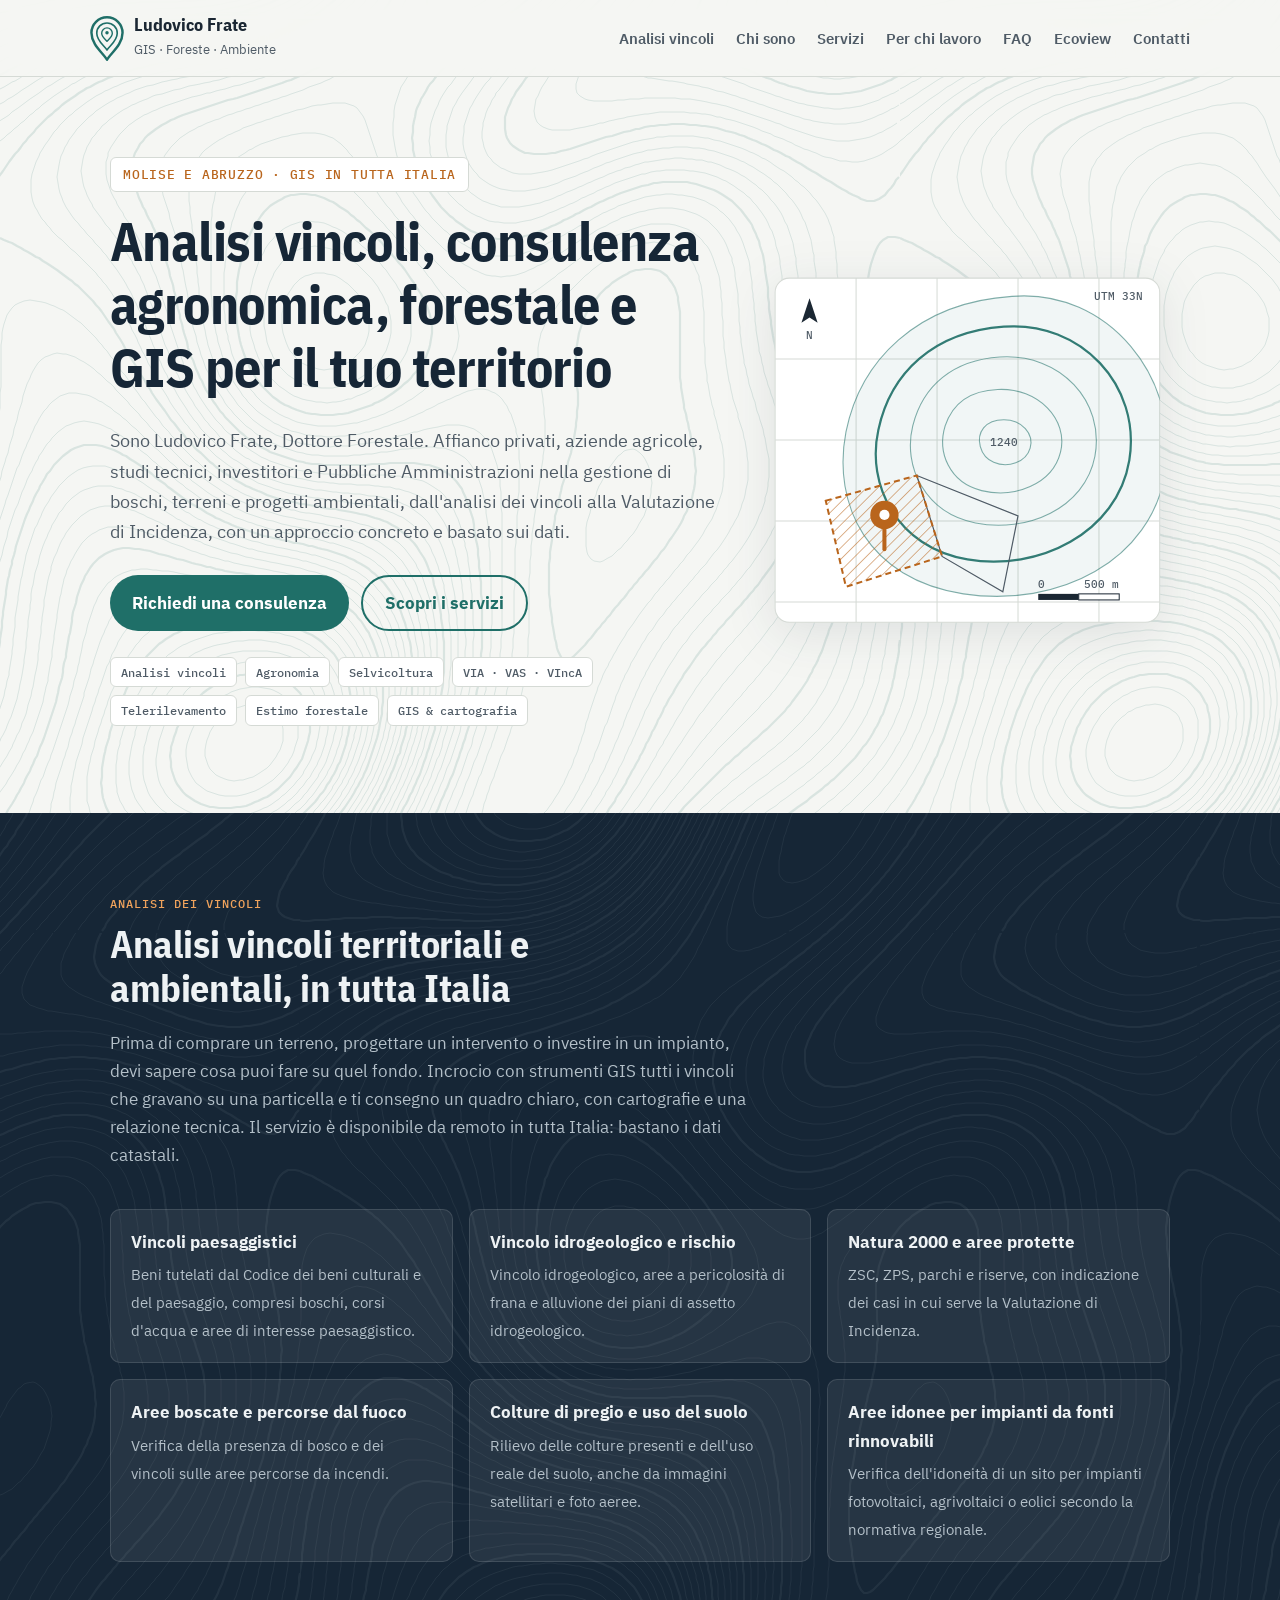
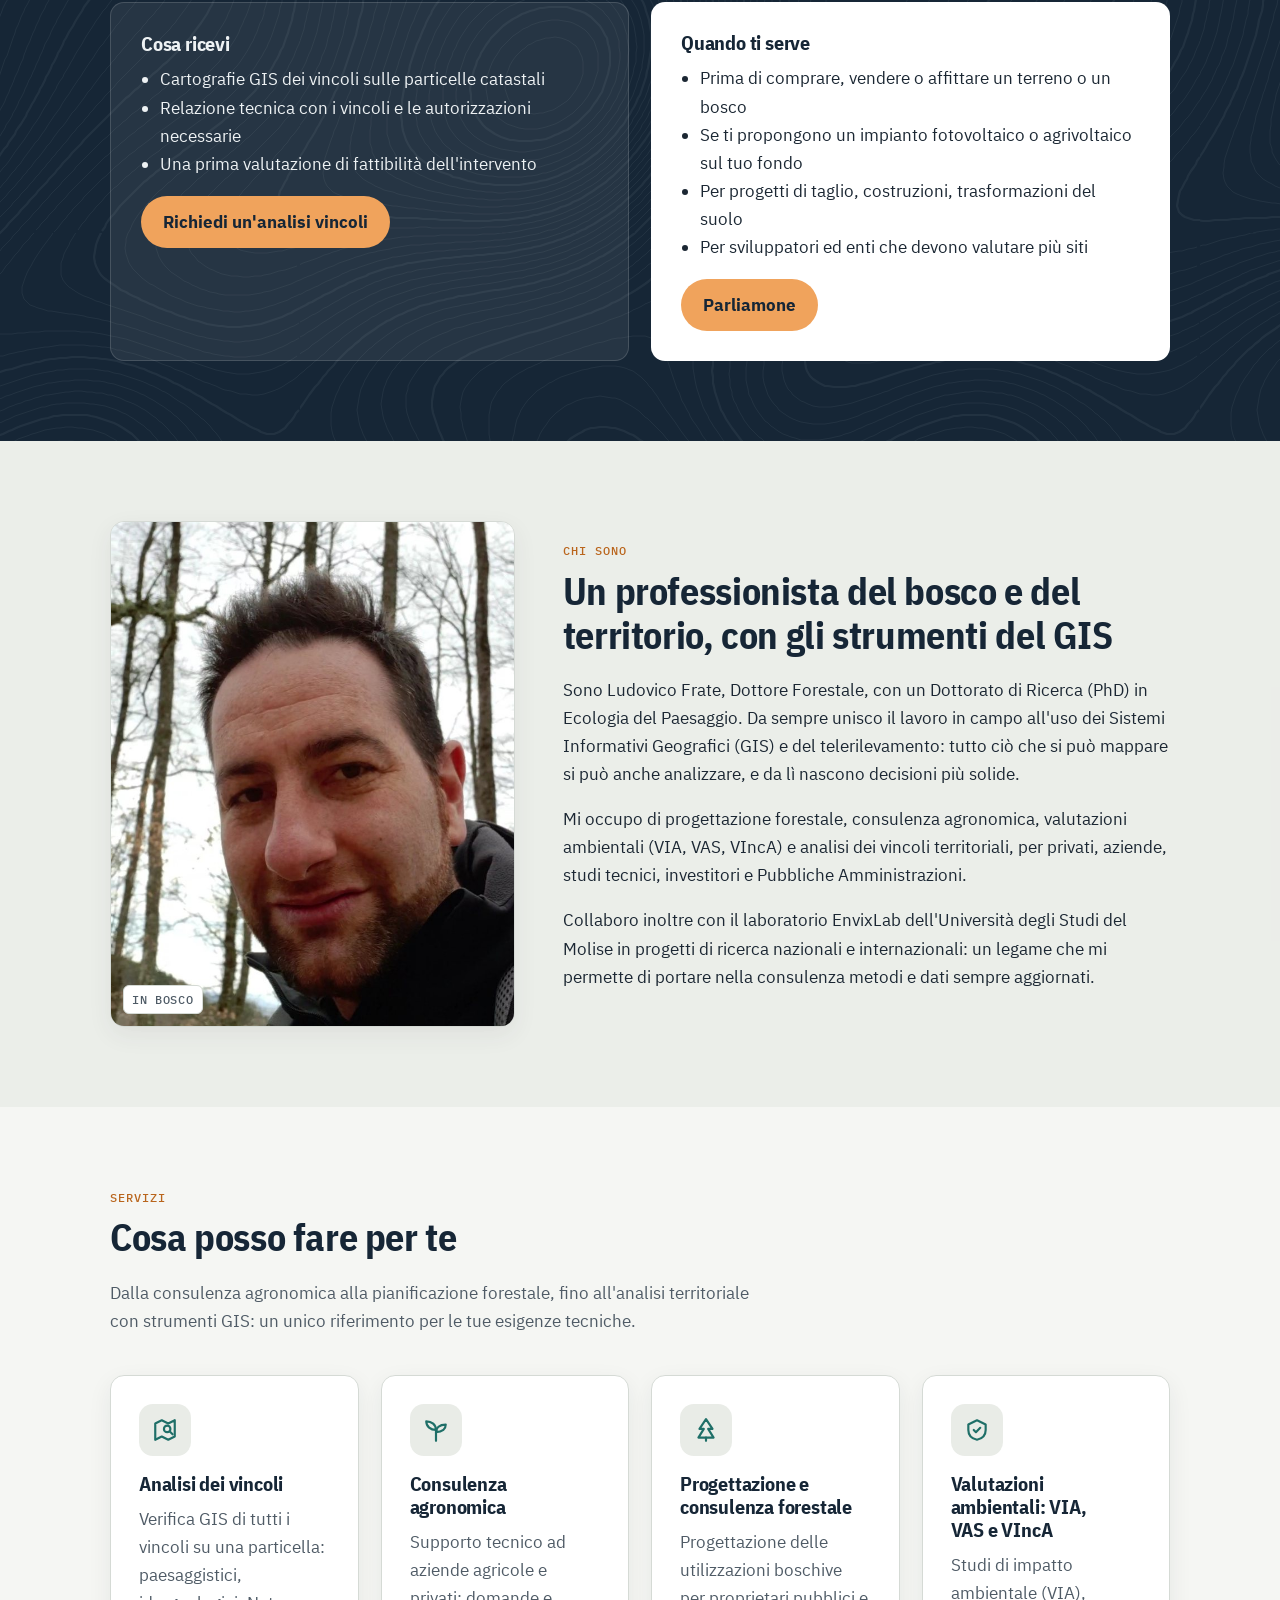
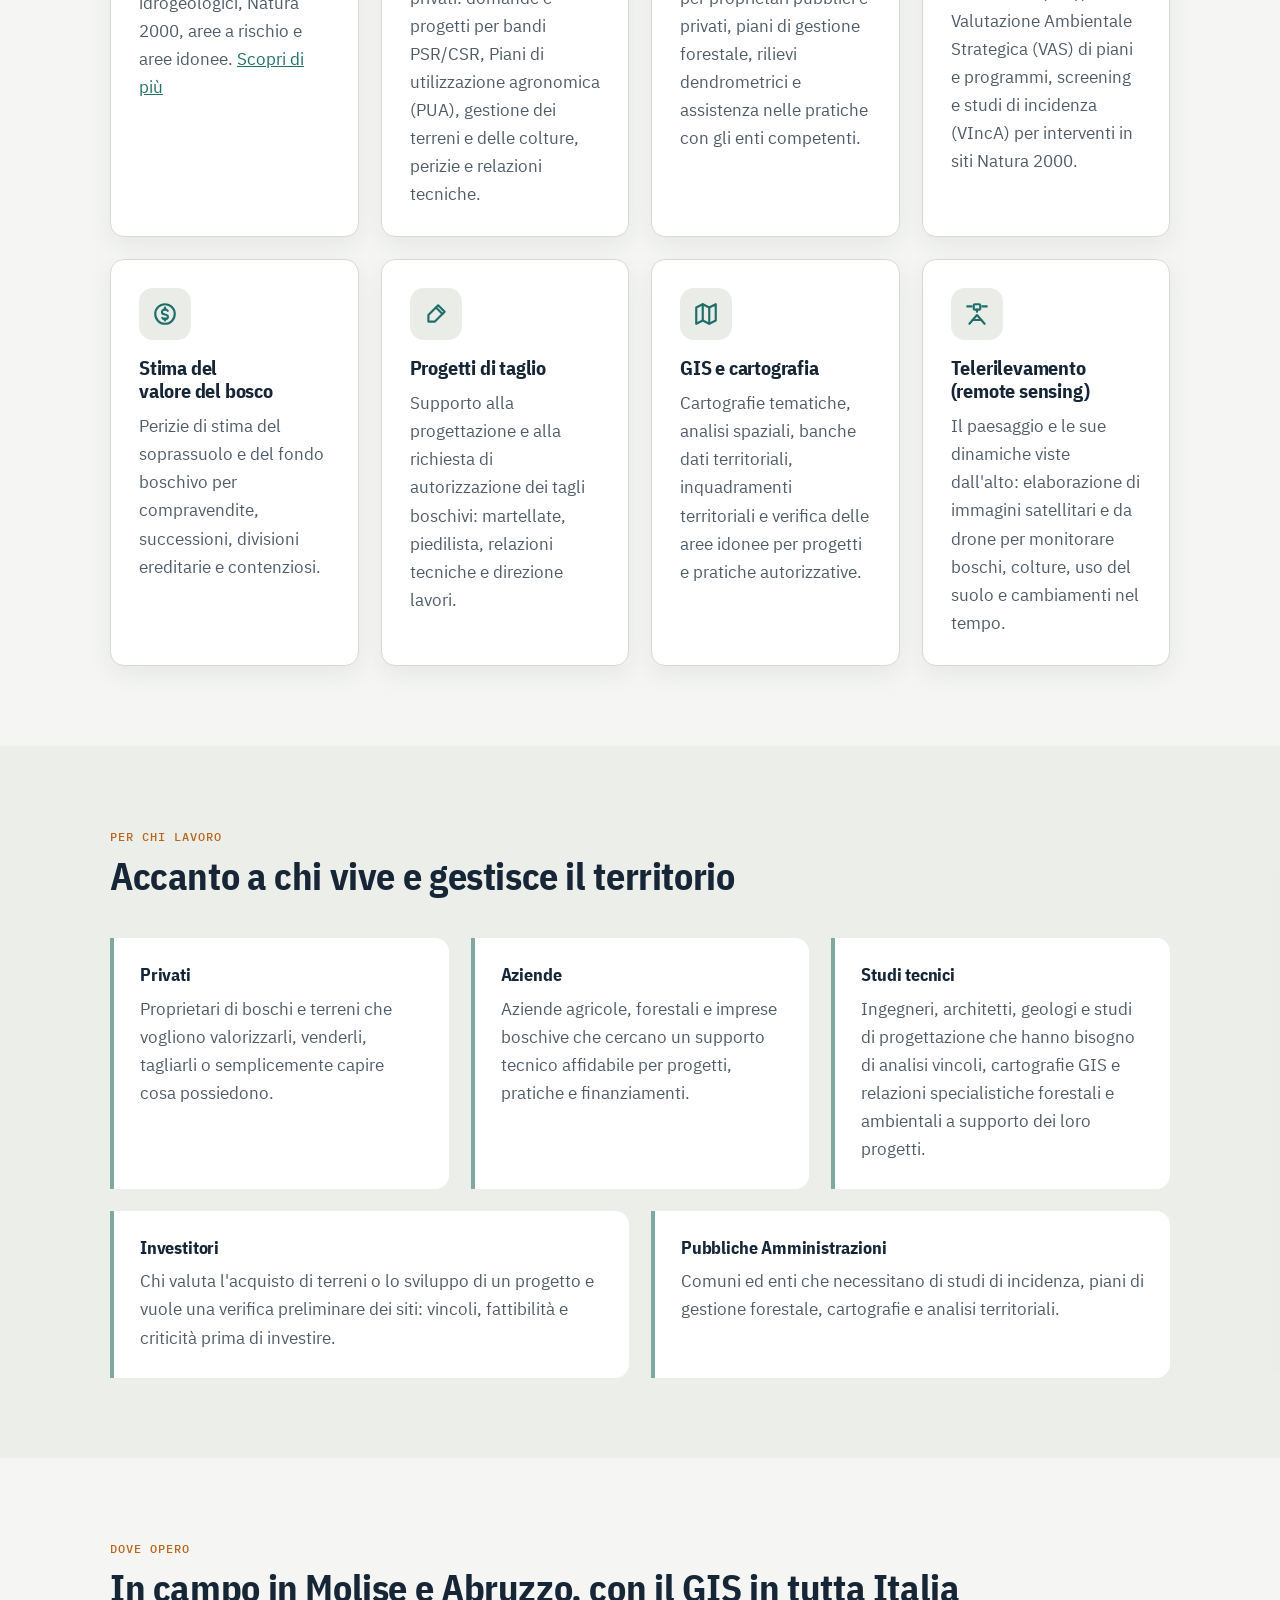
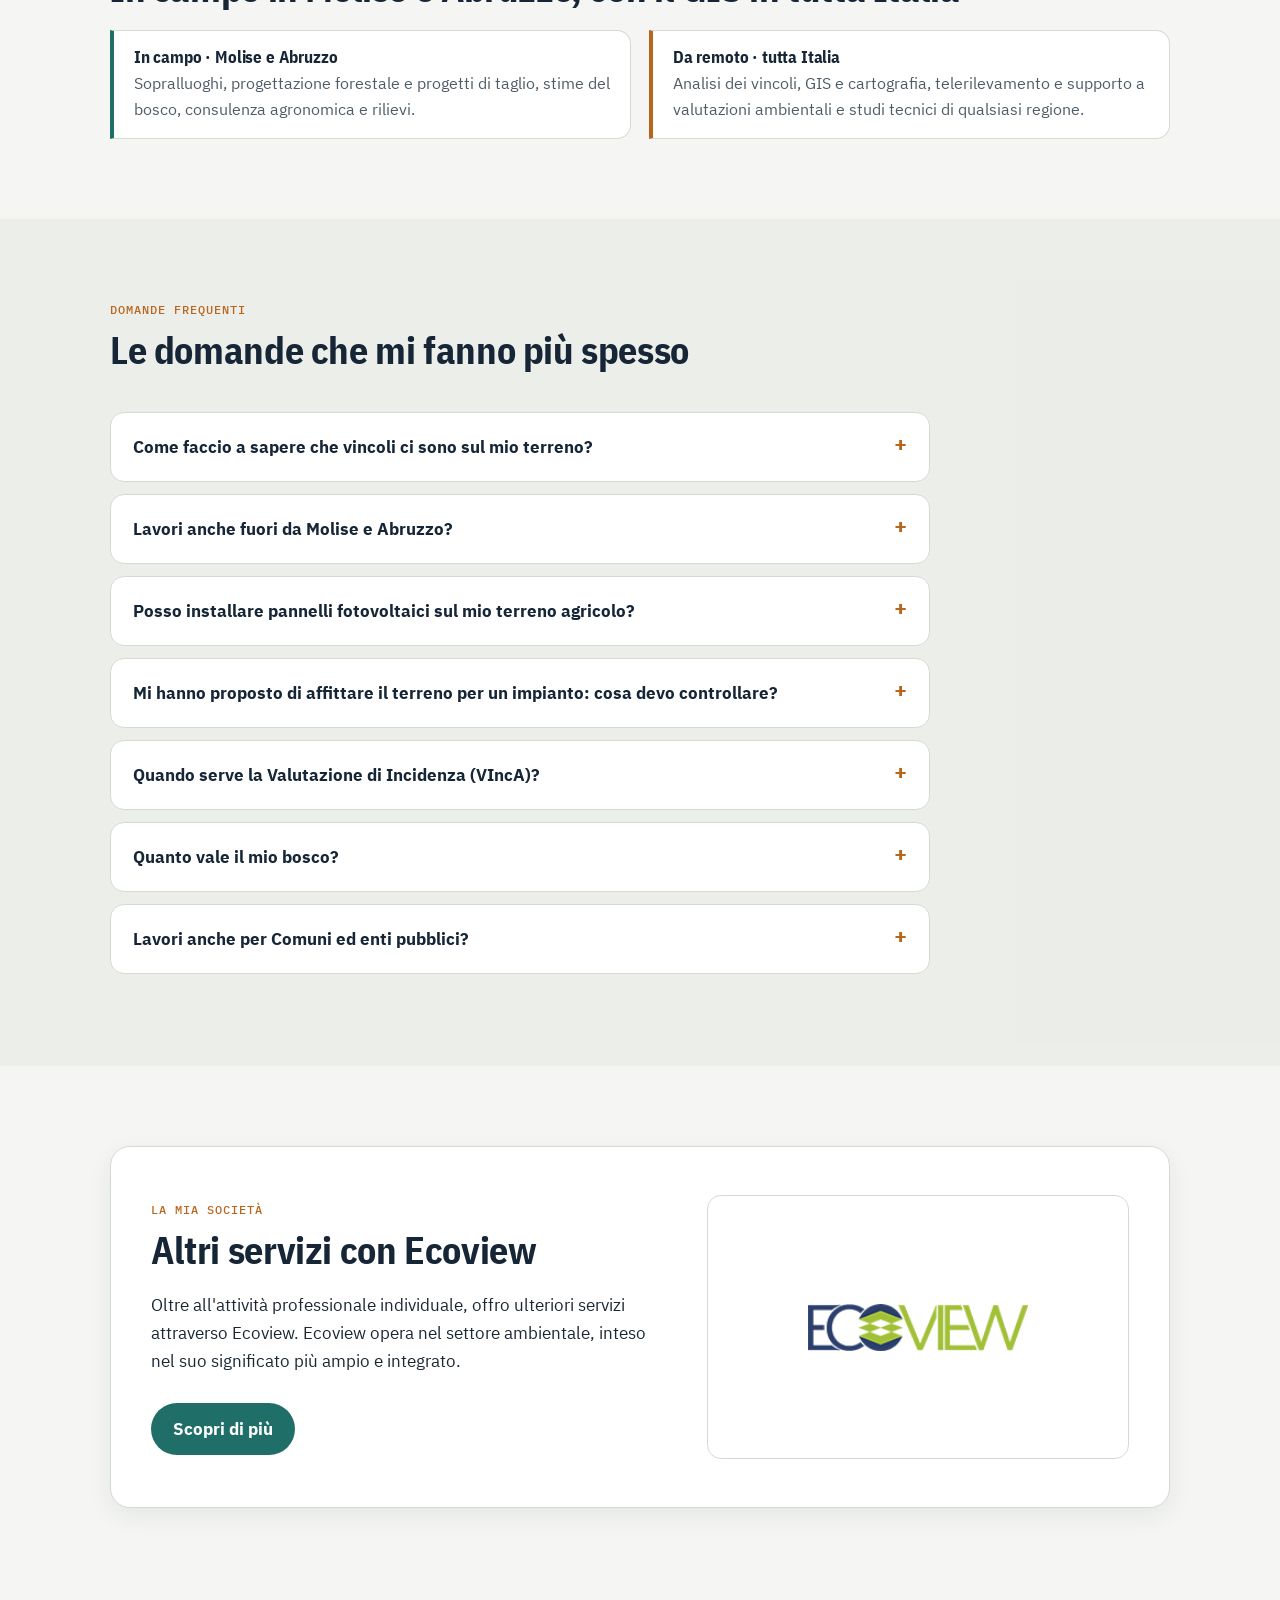
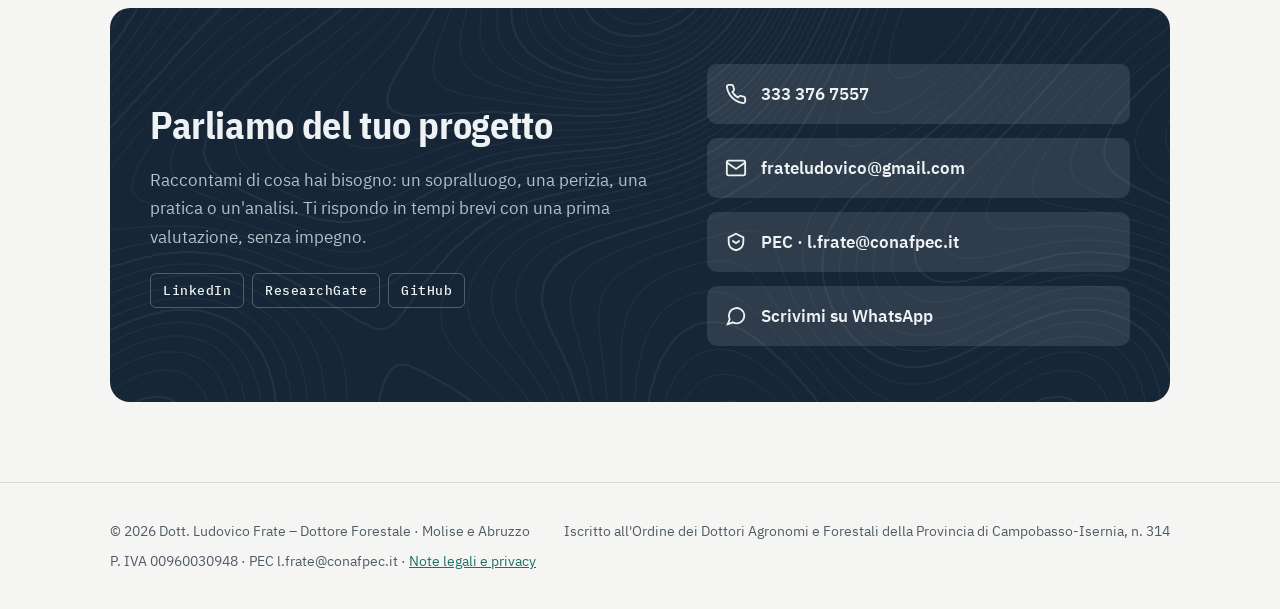
==== index.html @ 75ef4406 "Note legali e privacy, sitemap e robots.txt Co-Authored-By: Claude Opus 5.5 <noreply@anthropic.com> " ====
<!doctype html>
<html lang="it">
<head>
<meta charset="utf-8">
<meta name="viewport" content="width=device-width, initial-scale=1">
<title>Ludovico Frate – Dottore Forestale | Analisi vincoli e GIS in tutta Italia, consulenza agronomica e forestale in Molise e Abruzzo</title>
<meta name="description" content="Dott. Ludovico Frate, Dottore Forestale. Analisi dei vincoli territoriali e ambientali con GIS, consulenza agronomica e forestale, valutazioni ambientali (VIA, VAS, VIncA), stima del valore del bosco, progetti di taglio, analisi GIS e telerilevamento per privati, aziende e Pubbliche Amministrazioni in Molise e Abruzzo, con analisi GIS e dei vincoli in tutta Italia.">
<meta name="keywords" content="analisi vincoli terreno, analisi vincoli online, consulente GIS, analisi GIS Italia, telerilevamento, remote sensing, VIA, VAS, PSR, CSR, piano di utilizzazione agronomica, analisi vincolistica, vincoli terreno agricolo, vincolo paesaggistico, vincolo idrogeologico, verifica vincoli particella catastale, Natura 2000, aree idonee fotovoltaico, agrivoltaico Molise, agrivoltaico Abruzzo, dottore forestale Molise, dottore forestale Abruzzo, consulenza agronomica Molise, agronomia Abruzzo, valutazione di incidenza VIncA, stima valore bosco, progetto di taglio bosco, analisi GIS, GIS analyst, consulente forestale, perizia forestale">
<meta name="author" content="Ludovico Frate">
<meta name="robots" content="index, follow">
<meta property="og:type" content="website">
<meta property="og:title" content="Ludovico Frate – Dottore Forestale, consulenza agronomica e GIS">
<meta property="og:description" content="Analisi vincoli, consulenza agronomica e forestale, VIncA, stime boschive e analisi GIS in Molise e Abruzzo.">
<meta property="og:locale" content="it_IT">
<meta property="og:image" content="https://ludovico85.github.io/img/logo/anteprima-social.png">
<meta property="og:url" content="https://ludovico85.github.io/">
<link rel="canonical" href="https://ludovico85.github.io/">
<link rel="icon" href="favicon.svg" type="image/svg+xml">
<link rel="apple-touch-icon" href="apple-touch-icon.png">
<link rel="preload" href="fonts/IBMPlexSans-Regular.woff2" as="font" type="font/woff2" crossorigin>
<link rel="preload" href="fonts/IBMPlexSansCondensed-Bold.woff2" as="font" type="font/woff2" crossorigin>

<script type="application/ld+json">
{
  "@context": "https://schema.org",
  "@type": "ProfessionalService",
  "logo": "https://ludovico85.github.io/img/logo/logo-colore.png",
  "image": "https://ludovico85.github.io/img/ludovico-frate.jpg",
  "url": "https://ludovico85.github.io/",
  "name": "Dott. Ludovico Frate – Dottore Forestale",
  "description": "Consulenza agronomica e forestale, Valutazione di Incidenza (VIncA), stima del valore del bosco, supporto ai progetti di taglio e analisi GIS.",
  "founder": {
    "@type": "Person",
    "name": "Ludovico Frate",
    "jobTitle": "Dottore Forestale",
    "memberOf": {"@type": "Organization", "name": "Ordine dei Dottori Agronomi e Forestali della Provincia di Campobasso-Isernia"},
    "knowsAbout": ["Analisi dei vincoli territoriali", "Ecologia del paesaggio", "Valutazione di Impatto Ambientale", "Valutazione Ambientale Strategica", "Vincolo paesaggistico", "Vincolo idrogeologico", "Rete Natura 2000", "Agrivoltaico", "Agronomia", "Selvicoltura", "Valutazione di Incidenza", "Estimo forestale", "GIS", "Analisi territoriale", "Telerilevamento"]
  },
  "email": "frateludovico@gmail.com",
  "telephone": "+39 333 376 7557",
  "areaServed": [
    {"@type": "State", "name": "Molise"},
    {"@type": "State", "name": "Abruzzo"},
    {"@type": "Country", "name": "Italia"}
  ],
  "serviceType": ["Analisi dei vincoli territoriali e ambientali", "Telerilevamento", "VIA", "VAS", "Piani di utilizzazione agronomica", "Consulenza PSR/CSR", "Relazione vincolistica", "Verifica aree idonee impianti FER", "Relazione agronomica per impianti agrivoltaici", "Consulenza agronomica", "Consulenza forestale", "Valutazione di Incidenza VIncA", "Stima del valore del bosco", "Progetti di taglio boschivo", "Analisi GIS"],
  "sameAs": ["https://www.ecoview.it/", "https://www.linkedin.com/in/ludovicofrate/", "https://www.researchgate.net/profile/Ludovico_Frate", "https://github.com/ludovico85"],
  "vatID": "IT00960030948"
}
</script>
<script type="application/ld+json">
{
 "@context": "https://schema.org",
 "@type": "FAQPage",
 "mainEntity": [
  {
   "@type": "Question",
   "name": "Come faccio a sapere che vincoli ci sono sul mio terreno?",
   "acceptedAnswer": {
    "@type": "Answer",
    "text": "Partendo dai dati catastali della particella incrocio con strumenti GIS le cartografie ufficiali dei vincoli: paesaggistici, idrogeologici, Natura 2000 e aree protette, aree a rischio frana e alluvione, aree boscate e percorse dal fuoco, aree idonee per impianti da fonti rinnovabili. Il risultato è una relazione con le cartografie che ti dice cosa puoi fare sul fondo e quali autorizzazioni servono."
   }
  },
  {
   "@type": "Question",
   "name": "Lavori anche fuori da Molise e Abruzzo?",
   "acceptedAnswer": {
    "@type": "Answer",
    "text": "Sì. Le attività in campo, come sopralluoghi, progetti di taglio, stime e consulenza agronomica, le svolgo in Molise e Abruzzo. Analisi dei vincoli, elaborazioni GIS, cartografie e telerilevamento si fanno invece da remoto: posso lavorare su terreni e progetti in qualsiasi regione d'Italia, partendo dai dati catastali o dai file del progetto."
   }
  },
  {
   "@type": "Question",
   "name": "Posso installare pannelli fotovoltaici sul mio terreno agricolo?",
   "acceptedAnswer": {
    "@type": "Answer",
    "text": "Dipende dal tipo di impianto e dal terreno. Oggi in zona agricola il fotovoltaico a terra tradizionale è ammesso solo in casi limitati, ad esempio nelle aree idonee individuate dalla legge, mentre l'agrivoltaico con moduli sollevati, che permette di continuare a coltivare o pascolare, resta possibile con le autorizzazioni previste. Una verifica agronomica e cartografica del terreno chiarisce quale strada è percorribile."
   }
  },
  {
   "@type": "Question",
   "name": "Mi hanno proposto di affittare il terreno per un impianto: cosa devo controllare?",
   "acceptedAnswer": {
    "@type": "Answer",
    "text": "Prima di firmare conviene capire se il terreno è davvero idoneo, che vincoli ha, quanto vale e quali impegni comporta il contratto, ad esempio la durata, la gestione agricola sotto i pannelli e il ripristino a fine vita dell'impianto. Una valutazione tecnica indipendente ti aiuta a trattare con lo sviluppatore con le informazioni giuste."
   }
  },
  {
   "@type": "Question",
   "name": "Quando serve la Valutazione di Incidenza (VIncA)?",
   "acceptedAnswer": {
    "@type": "Answer",
    "text": "Serve per piani, progetti e interventi che possono avere effetti su un sito della Rete Natura 2000 (ZSC o ZPS), anche se si trovano all'esterno del sito. Riguarda ad esempio tagli boschivi, impianti energetici, opere e trasformazioni del suolo. Si parte con uno screening che stabilisce se serve una valutazione più approfondita."
   }
  },
  {
   "@type": "Question",
   "name": "Quanto vale il mio bosco?",
   "acceptedAnswer": {
    "@type": "Answer",
    "text": "Il valore dipende dalla specie, dall'età, dalla quantità di legname, dall'accessibilità e dal valore del terreno. Con una stima forestale si determina il valore del soprassuolo e del fondo, utile per compravendite, successioni, divisioni o per valutare un taglio."
   }
  },
  {
   "@type": "Question",
   "name": "Lavori anche per Comuni ed enti pubblici?",
   "acceptedAnswer": {
    "@type": "Answer",
    "text": "Sì. Supporto le Pubbliche Amministrazioni con studi di incidenza, piani di gestione forestale, cartografie GIS e analisi del territorio, ad esempio per mappare colture di pregio, vincoli e aree idonee agli impianti da fonti rinnovabili."
   }
  }
 ]
}
</script>

<link rel="stylesheet" href="style.css">
</head>
<body>

<header>
  <div class="wrap nav">
    <a href="#top" class="brand" aria-label="Ludovico Frate, home">
      <svg class="mark" width="34" height="45" viewBox="9 5 82 110" aria-hidden="true"><g fill="none" stroke-linejoin="round"><path stroke-width="6" d="M50 112C41 96 12 76 12 46A38 38 0 1 1 88 46C88 76 59 96 50 112Z"/><path stroke-width="4" d="M50 88C44 78 25 66 25 47A25 25 0 1 1 75 47C75 66 56 78 50 88Z"/><path stroke-width="3.4" d="M50 67C46 62 37 56 37 47A13 13 0 1 1 63 47C63 56 54 62 50 67Z"/></g><circle cx="50" cy="46" r="4.2"/></svg>
      <div><strong>Ludovico Frate</strong><span>GIS · Foreste · Ambiente</span></div>
    </a>
    <nav aria-label="Principale">
      <ul>
        <li><a href="#vincoli">Analisi vincoli</a></li>
        <li><a href="#chi-sono">Chi sono</a></li>
        <li><a href="#servizi">Servizi</a></li>
        <li><a href="#per-chi">Per chi lavoro</a></li>
        <li><a href="#faq">FAQ</a></li>
        <li><a href="#ecoview">Ecoview</a></li>
        <li><a href="#contatti">Contatti</a></li>
      </ul>
    </nav>
  </div>
</header>

<main id="top">

  <!-- HERO -->
  <section class="hero">
    <div class="wrap hero-grid">
      <div>
        <span class="eyebrow">Molise e Abruzzo · GIS in tutta Italia</span>
        <h1>Analisi vincoli, consulenza agronomica, forestale e GIS per il tuo territorio</h1>
        <p class="lead">Sono Ludovico Frate, Dottore Forestale. Affianco privati, aziende agricole, studi tecnici, investitori e Pubbliche Amministrazioni nella gestione di boschi, terreni e progetti ambientali, dall'analisi dei vincoli alla Valutazione di Incidenza, con un approccio concreto e basato sui dati.</p>
        <div class="hero-cta">
          <a class="btn btn-primary" href="#contatti">Richiedi una consulenza</a>
          <a class="btn btn-ghost" href="#servizi">Scopri i servizi</a>
        </div>
        <ul class="tags" aria-label="Competenze">
          <li>Analisi vincoli</li><li>Agronomia</li><li>Selvicoltura</li><li>VIA · VAS · VIncA</li><li>Telerilevamento</li><li>Estimo forestale</li><li>GIS &amp; cartografia</li>
        </ul>
      </div>
      <div class="hero-art" aria-hidden="true">
        <svg class="topo" viewBox="0 0 400 360">
          <defs>
            <pattern id="hatch" width="8" height="8" patternUnits="userSpaceOnUse" patternTransform="rotate(45)"><line x1="0" y1="0" x2="0" y2="8" class="t-hatch"/></pattern>
            <clipPath id="sheet"><rect x="10" y="10" width="380" height="340" rx="14"/></clipPath>
          </defs>
          <rect x="10" y="10" width="380" height="340" rx="14" class="t-bg"/>
          <g clip-path="url(#sheet)">
            <path class="t-grid" d="M10 90H390M10 170H390M10 250H390M10 330H390M90 10V350M170 10V350M250 10V350M330 10V350"/>
            <path class="t-fill" d="M244 28C340 20 410 110 396 200C382 290 290 336 196 322C102 308 66 234 80 162C94 92 150 34 244 28Z"/>
            <path class="t-c" d="M244 28C340 20 410 110 396 200C382 290 290 336 196 322C102 308 66 234 80 162C94 92 150 34 244 28Z"/>
            <path class="t-ci" d="M236 58C312 52 372 116 360 190C348 262 270 300 200 288C130 276 100 214 112 160C124 104 166 63 236 58Z"/>
            <path class="t-c" d="M232 88C292 84 336 132 326 186C316 238 258 262 208 252C158 242 136 196 146 156C156 116 186 91 232 88Z"/>
            <path class="t-c" d="M230 120C270 118 300 150 292 182C284 214 246 228 214 220C182 212 170 182 178 156C186 132 204 121 230 120Z"/>
            <path class="t-c" d="M236 150C254 150 266 164 262 178C258 192 240 198 226 192C212 186 208 168 216 158C221 152 228 150 236 150Z"/>
            <path class="t-parcel2" d="M150 205L250 245L235 320L175 285Z"/>
            <path class="t-parcel" d="M60 230L150 205L175 285L80 315Z"/>
          </g>
          <text x="236" y="176" class="t-txt" text-anchor="middle">1240</text>
          <g class="t-north"><path d="M44 30L52 54L44 49L36 54Z" class="t-ink"/><text x="44" y="70" class="t-txt" text-anchor="middle">N</text></g>
          <text x="374" y="32" class="t-txt" text-anchor="end">UTM 33N</text>
          <g transform="translate(270 322)"><rect width="40" height="6" class="t-sb1"/><rect x="40" width="40" height="6" class="t-sb2"/><text y="-6" class="t-txt">0</text><text x="80" y="-6" class="t-txt" text-anchor="end">500 m</text></g>
          <g>
            <circle cx="118" cy="244" r="14" class="t-pin"/>
            <circle cx="118" cy="244" r="5" class="t-pin-dot"/>
            <path d="M118 258L118 278" class="t-stem"/>
          </g>
        </svg>
      </div>
    </div>
  </section>

  <!-- ANALISI VINCOLI -->
  <section id="vincoli" class="agv">
    <div class="wrap">
      <div class="section-head">
        <span class="kicker">Analisi dei vincoli</span>
        <h2>Analisi vincoli territoriali e ambientali, in tutta Italia</h2>
        <p>Prima di comprare un terreno, progettare un intervento o investire in un impianto, devi sapere cosa puoi fare su quel fondo. Incrocio con strumenti GIS tutti i vincoli che gravano su una particella e ti consegno un quadro chiaro, con cartografie e una relazione tecnica. Il servizio è disponibile da remoto in tutta Italia: bastano i dati catastali.</p>
      </div>
      <ul class="agv-list">
        <li><strong>Vincoli paesaggistici</strong><span>Beni tutelati dal Codice dei beni culturali e del paesaggio, compresi boschi, corsi d'acqua e aree di interesse paesaggistico.</span></li>
        <li><strong>Vincolo idrogeologico e rischio</strong><span>Vincolo idrogeologico, aree a pericolosità di frana e alluvione dei piani di assetto idrogeologico.</span></li>
        <li><strong>Natura 2000 e aree protette</strong><span>ZSC, ZPS, parchi e riserve, con indicazione dei casi in cui serve la Valutazione di Incidenza.</span></li>
        <li><strong>Aree boscate e percorse dal fuoco</strong><span>Verifica della presenza di bosco e dei vincoli sulle aree percorse da incendi.</span></li>
        <li><strong>Colture di pregio e uso del suolo</strong><span>Rilievo delle colture presenti e dell'uso reale del suolo, anche da immagini satellitari e foto aeree.</span></li>
        <li><strong>Aree idonee per impianti da fonti rinnovabili</strong><span>Verifica dell'idoneità di un sito per impianti fotovoltaici, agrivoltaici o eolici secondo la normativa regionale.</span></li>
      </ul>
      <div class="agv-split">
        <div class="agv-box dev">
          <h3>Cosa ricevi</h3>
          <ul>
            <li>Cartografie GIS dei vincoli sulle particelle catastali</li>
            <li>Relazione tecnica con i vincoli e le autorizzazioni necessarie</li>
            <li>Una prima valutazione di fattibilità dell'intervento</li>
          </ul>
          <a class="btn btn-primary" href="#contatti">Richiedi un'analisi vincoli</a>
        </div>
        <div class="agv-box own">
          <h3>Quando ti serve</h3>
          <ul>
            <li>Prima di comprare, vendere o affittare un terreno o un bosco</li>
            <li>Se ti propongono un impianto fotovoltaico o agrivoltaico sul tuo fondo</li>
            <li>Per progetti di taglio, costruzioni, trasformazioni del suolo</li>
            <li>Per sviluppatori ed enti che devono valutare più siti</li>
          </ul>
          <a class="btn btn-primary" href="#contatti">Parliamone</a>
        </div>
      </div>
    </div>
  </section>

  <!-- CHI SONO -->
  <section id="chi-sono" class="alt">
    <div class="wrap about">
      <figure class="portrait"><img src="img/ludovico-frate.jpg" alt="Ludovico Frate in un bosco" width="720" height="900" loading="lazy"><figcaption>In bosco</figcaption></figure>
      <div>
        <span class="kicker">Chi sono</span>
        <h2>Un professionista del bosco e del territorio, con gli strumenti del GIS</h2>
        <p>Sono Ludovico Frate, Dottore Forestale, con un Dottorato di Ricerca (PhD) in Ecologia del Paesaggio. Da sempre unisco il lavoro in campo all'uso dei Sistemi Informativi Geografici (GIS) e del telerilevamento: tutto ciò che si può mappare si può anche analizzare, e da lì nascono decisioni più solide.</p>
        <p>Mi occupo di progettazione forestale, consulenza agronomica, valutazioni ambientali (VIA, VAS, VIncA) e analisi dei vincoli territoriali, per privati, aziende, studi tecnici, investitori e Pubbliche Amministrazioni.</p>
        <p>Collaboro inoltre con il laboratorio EnvixLab dell'Università degli Studi del Molise in progetti di ricerca nazionali e internazionali: un legame che mi permette di portare nella consulenza metodi e dati sempre aggiornati.</p>
      </div>
    </div>
  </section>

  <!-- SERVIZI -->
  <section id="servizi">
    <div class="wrap">
      <div class="section-head">
        <span class="kicker">Servizi</span>
        <h2>Cosa posso fare per te</h2>
        <p>Dalla consulenza agronomica alla pianificazione forestale, fino all'analisi territoriale con strumenti GIS: un unico riferimento per le tue esigenze tecniche.</p>
      </div>
      <div class="grid">
        <article class="card">
          <div class="icon"><svg width="26" height="26" viewBox="0 0 24 24" fill="none" stroke="currentColor" stroke-width="2" stroke-linecap="round" stroke-linejoin="round"><path d="M3 6l6-3 6 3 6-3v15l-6 3-6-3-6 3z"/><circle cx="14" cy="11" r="3"/><path d="M16.2 13.2L19 16"/></svg></div>
          <h3>Analisi dei vincoli</h3>
          <p>Verifica GIS di tutti i vincoli su una particella: paesaggistici, idrogeologici, Natura 2000, aree a rischio e aree idonee. <a href="#vincoli">Scopri di più</a></p>
        </article>
        <article class="card">
          <div class="icon"><svg width="26" height="26" viewBox="0 0 24 24" fill="none" stroke="currentColor" stroke-width="2" stroke-linecap="round" stroke-linejoin="round"><path d="M12 22V12"/><path d="M12 12C12 7 8 4 3 4c0 5 4 8 9 8z"/><path d="M12 14c0-4 3-7 9-7 0 4-3 7-9 7z"/></svg></div>
          <h3>Consulenza agronomica</h3>
          <p>Supporto tecnico ad aziende agricole e privati: domande e progetti per bandi PSR/CSR, Piani di utilizzazione agronomica (PUA), gestione dei terreni e delle colture, perizie e relazioni tecniche.</p>
        </article>
        <article class="card">
          <div class="icon"><svg width="26" height="26" viewBox="0 0 24 24" fill="none" stroke="currentColor" stroke-width="2" stroke-linecap="round" stroke-linejoin="round"><path d="M12 2l6 9h-4l5 8H5l5-8H6z"/><path d="M12 19v3"/></svg></div>
          <h3>Progettazione e consulenza forestale</h3>
          <p>Progettazione delle utilizzazioni boschive per proprietari pubblici e privati, piani di gestione forestale, rilievi dendrometrici e assistenza nelle pratiche con gli enti competenti.</p>
        </article>
        <article class="card">
          <div class="icon"><svg width="26" height="26" viewBox="0 0 24 24" fill="none" stroke="currentColor" stroke-width="2" stroke-linecap="round" stroke-linejoin="round"><path d="M12 3l8 4v5c0 5-3.5 8-8 9-4.5-1-8-4-8-9V7z"/><path d="M9 12l2 2 4-4"/></svg></div>
          <h3>Valutazioni ambientali: VIA, VAS e VIncA</h3>
          <p>Studi di impatto ambientale (VIA), Valutazione Ambientale Strategica (VAS) di piani e programmi, screening e studi di incidenza (VIncA) per interventi in siti Natura 2000.</p>
        </article>
        <article class="card">
          <div class="icon"><svg width="26" height="26" viewBox="0 0 24 24" fill="none" stroke="currentColor" stroke-width="2" stroke-linecap="round" stroke-linejoin="round"><circle cx="12" cy="12" r="9"/><path d="M14.5 9a3 3 0 0 0-5 0c-1 2 0 3 2.5 3.5S15 14 14.5 15.5a3 3 0 0 1-5 0"/><path d="M12 6v2M12 16v2"/></svg></div>
          <h3>Stima del valore del bosco</h3>
          <p>Perizie di stima del soprassuolo e del fondo boschivo per compravendite, successioni, divisioni ereditarie e contenziosi.</p>
        </article>
        <article class="card">
          <div class="icon"><svg width="26" height="26" viewBox="0 0 24 24" fill="none" stroke="currentColor" stroke-width="2" stroke-linecap="round" stroke-linejoin="round"><path d="M14 4l6 6-9 9H5v-6z"/><path d="M12 6l6 6"/></svg></div>
          <h3>Progetti di taglio</h3>
          <p>Supporto alla progettazione e alla richiesta di autorizzazione dei tagli boschivi: martellate, piedilista, relazioni tecniche e direzione lavori.</p>
        </article>
        <article class="card">
          <div class="icon"><svg width="26" height="26" viewBox="0 0 24 24" fill="none" stroke="currentColor" stroke-width="2" stroke-linecap="round" stroke-linejoin="round"><path d="M3 6l6-3 6 3 6-3v15l-6 3-6-3-6 3z"/><path d="M9 3v15M15 6v15"/></svg></div>
          <h3>GIS e cartografia</h3>
          <p>Cartografie tematiche, analisi spaziali, banche dati territoriali, inquadramenti territoriali e verifica delle aree idonee per progetti e pratiche autorizzative.</p>
        </article>
        <article class="card">
          <div class="icon"><svg width="26" height="26" viewBox="0 0 24 24" fill="none" stroke="currentColor" stroke-width="2" stroke-linecap="round" stroke-linejoin="round"><rect x="9" y="3" width="6" height="5" rx="1"/><path d="M3 5h4M17 5h4M12 8v2"/><path d="M5 21l7-8 7 8"/><path d="M8 17.5h8"/></svg></div>
          <h3>Telerilevamento (remote sensing)</h3>
          <p>Il paesaggio e le sue dinamiche viste dall'alto: elaborazione di immagini satellitari e da drone per monitorare boschi, colture, uso del suolo e cambiamenti nel tempo.</p>
        </article>
      </div>
    </div>
  </section>

  <!-- PER CHI -->
  <section id="per-chi" class="alt">
    <div class="wrap">
      <div class="section-head">
        <span class="kicker">Per chi lavoro</span>
        <h2>Accanto a chi vive e gestisce il territorio</h2>
      </div>
      <div class="audience">
        <div class="aud"><h3>Privati</h3><p>Proprietari di boschi e terreni che vogliono valorizzarli, venderli, tagliarli o semplicemente capire cosa possiedono.</p></div>
        <div class="aud"><h3>Aziende</h3><p>Aziende agricole, forestali e imprese boschive che cercano un supporto tecnico affidabile per progetti, pratiche e finanziamenti.</p></div>
        <div class="aud"><h3>Studi tecnici</h3><p>Ingegneri, architetti, geologi e studi di progettazione che hanno bisogno di analisi vincoli, cartografie GIS e relazioni specialistiche forestali e ambientali a supporto dei loro progetti.</p></div>
        <div class="aud"><h3>Investitori</h3><p>Chi valuta l'acquisto di terreni o lo sviluppo di un progetto e vuole una verifica preliminare dei siti: vincoli, fattibilità e criticità prima di investire.</p></div>
        <div class="aud"><h3>Pubbliche Amministrazioni</h3><p>Comuni ed enti che necessitano di studi di incidenza, piani di gestione forestale, cartografie e analisi territoriali.</p></div>
      </div>
    </div>
  </section>

  <!-- AREA -->
  <section>
    <div class="wrap area">
      <div>
        <span class="kicker">Dove opero</span>
        <h2>In campo in Molise e Abruzzo, con il GIS in tutta Italia</h2>
        <div class="where">
          <div class="where-box">
            <h3>In campo · Molise e Abruzzo</h3>
            <p>Sopralluoghi, progettazione forestale e progetti di taglio, stime del bosco, consulenza agronomica e rilievi.</p>
          </div>
          <div class="where-box remote">
            <h3>Da remoto · tutta Italia</h3>
            <p>Analisi dei vincoli, GIS e cartografia, telerilevamento e supporto a valutazioni ambientali e studi tecnici di qualsiasi regione.</p>
          </div>
        </div>
      </div>
    </div>
  </section>

  <!-- FAQ -->
  <section id="faq" class="alt">
    <div class="wrap">
      <div class="section-head">
        <span class="kicker">Domande frequenti</span>
        <h2>Le domande che mi fanno più spesso</h2>
      </div>
      <div class="faq">
        <details><summary>Come faccio a sapere che vincoli ci sono sul mio terreno?</summary><p>Partendo dai dati catastali della particella incrocio con strumenti GIS le cartografie ufficiali dei vincoli: paesaggistici, idrogeologici, Natura 2000 e aree protette, aree a rischio frana e alluvione, aree boscate e percorse dal fuoco, aree idonee per impianti da fonti rinnovabili. Il risultato è una relazione con le cartografie che ti dice cosa puoi fare sul fondo e quali autorizzazioni servono.</p></details>
        <details><summary>Lavori anche fuori da Molise e Abruzzo?</summary><p>Sì. Le attività in campo, come sopralluoghi, progetti di taglio, stime e consulenza agronomica, le svolgo in Molise e Abruzzo. Analisi dei vincoli, elaborazioni GIS, cartografie e telerilevamento si fanno invece da remoto: posso lavorare su terreni e progetti in qualsiasi regione d'Italia, partendo dai dati catastali o dai file del progetto.</p></details>
        <details><summary>Posso installare pannelli fotovoltaici sul mio terreno agricolo?</summary><p>Dipende dal tipo di impianto e dal terreno. Oggi in zona agricola il fotovoltaico a terra tradizionale è ammesso solo in casi limitati, ad esempio nelle aree idonee individuate dalla legge, mentre l'agrivoltaico con moduli sollevati, che permette di continuare a coltivare o pascolare, resta possibile con le autorizzazioni previste. Una verifica agronomica e cartografica del terreno chiarisce quale strada è percorribile.</p></details>
        <details><summary>Mi hanno proposto di affittare il terreno per un impianto: cosa devo controllare?</summary><p>Prima di firmare conviene capire se il terreno è davvero idoneo, che vincoli ha, quanto vale e quali impegni comporta il contratto, ad esempio la durata, la gestione agricola sotto i pannelli e il ripristino a fine vita dell'impianto. Una valutazione tecnica indipendente ti aiuta a trattare con lo sviluppatore con le informazioni giuste.</p></details>
        <details><summary>Quando serve la Valutazione di Incidenza (VIncA)?</summary><p>Serve per piani, progetti e interventi che possono avere effetti su un sito della Rete Natura 2000 (ZSC o ZPS), anche se si trovano all'esterno del sito. Riguarda ad esempio tagli boschivi, impianti energetici, opere e trasformazioni del suolo. Si parte con uno screening che stabilisce se serve una valutazione più approfondita.</p></details>
        <details><summary>Quanto vale il mio bosco?</summary><p>Il valore dipende dalla specie, dall'età, dalla quantità di legname, dall'accessibilità e dal valore del terreno. Con una stima forestale si determina il valore del soprassuolo e del fondo, utile per compravendite, successioni, divisioni o per valutare un taglio.</p></details>
        <details><summary>Lavori anche per Comuni ed enti pubblici?</summary><p>Sì. Supporto le Pubbliche Amministrazioni con studi di incidenza, piani di gestione forestale, cartografie GIS e analisi del territorio, ad esempio per mappare colture di pregio, vincoli e aree idonee agli impianti da fonti rinnovabili.</p></details>
      </div>
    </div>
  </section>

  <!-- ECOVIEW -->
  <section id="ecoview">
    <div class="wrap">
      <div class="eco">
        <div>
          <span class="kicker">La mia società</span>
          <h2>Altri servizi con Ecoview</h2>
          <p>Oltre all'attività professionale individuale, offro ulteriori servizi attraverso Ecoview. Ecoview opera nel settore ambientale, inteso nel suo significato più ampio e integrato.</p>
          <div class="hero-cta">
            <a class="btn btn-primary" href="https://www.ecoview.it/" target="_blank" rel="noopener">Scopri di più</a>
          </div>
        </div>
        <a class="eco-badge" href="https://www.ecoview.it/" target="_blank" rel="noopener" aria-label="Vai al sito di Ecoview"><img src="img/logo-ecoview.png" alt="Logo Ecoview" width="200" height="43"></a>
      </div>
    </div>
  </section>

  <!-- CONTATTI -->
  <section id="contatti" style="padding-top:20px">
    <div class="wrap">
      <div class="contact-box">
        <div>
          <h2>Parliamo del tuo progetto</h2>
          <p>Raccontami di cosa hai bisogno: un sopralluogo, una perizia, una pratica o un'analisi. Ti rispondo in tempi brevi con una prima valutazione, senza impegno.</p>
          <ul class="social" aria-label="Profili online">
            <li><a href="https://www.linkedin.com/in/ludovicofrate/" target="_blank" rel="noopener">LinkedIn</a></li>
            <li><a href="https://www.researchgate.net/profile/Ludovico_Frate" target="_blank" rel="noopener">ResearchGate</a></li>
            <li><a href="https://github.com/ludovico85" target="_blank" rel="noopener">GitHub</a></li>
          </ul>
        </div>
        <ul class="contact-list">
          <li><a href="tel:+393333767557"><svg width="22" height="22" viewBox="0 0 24 24" fill="none" stroke="currentColor" stroke-width="2"><path d="M22 16.9v3a2 2 0 0 1-2.2 2 19.8 19.8 0 0 1-8.6-3.1 19.5 19.5 0 0 1-6-6A19.8 19.8 0 0 1 2.1 4.2 2 2 0 0 1 4.1 2h3a2 2 0 0 1 2 1.7c.1 1 .4 1.9.7 2.8a2 2 0 0 1-.5 2.1L8 9.9a16 16 0 0 0 6 6l1.3-1.3a2 2 0 0 1 2.1-.5c.9.3 1.8.6 2.8.7a2 2 0 0 1 1.7 2z"/></svg>333 376 7557</a></li>
          <li><a href="mailto:frateludovico@gmail.com"><svg width="22" height="22" viewBox="0 0 24 24" fill="none" stroke="currentColor" stroke-width="2"><rect x="2" y="4" width="20" height="16" rx="2"/><path d="M22 6l-10 7L2 6"/></svg>frateludovico@gmail.com</a></li>
          <li><a href="mailto:l.frate@conafpec.it"><svg width="22" height="22" viewBox="0 0 24 24" fill="none" stroke="currentColor" stroke-width="2"><path d="M12 3l8 4v5c0 5-3.5 8-8 9-4.5-1-8-4-8-9V7z"/><path d="M8 10.5l4 2.8 4-2.8"/></svg><span>PEC · l.frate@conafpec.it</span></a></li>
          <li><a href="https://wa.me/393333767557" target="_blank" rel="noopener"><svg width="22" height="22" viewBox="0 0 24 24" fill="none" stroke="currentColor" stroke-width="2"><path d="M21 11.5a8.4 8.4 0 0 1-12.4 7.4L3 21l2.1-5.5A8.4 8.4 0 1 1 21 11.5z"/></svg>Scrivimi su WhatsApp</a></li>
        </ul>
      </div>
    </div>
  </section>

</main>

<footer>
  <div class="wrap">
    <span>© <span id="y">2026</span> Dott. Ludovico Frate – Dottore Forestale · Molise e Abruzzo</span>
    <span>Iscritto all'Ordine dei Dottori Agronomi e Forestali della Provincia di Campobasso-Isernia, n. 314</span>
    <span>P. IVA 00960030948 · PEC l.frate@conafpec.it · <a href="note-legali.html">Note legali e privacy</a></span>
  </div>
</footer>
<script>try{document.getElementById('y').textContent=new Date().getFullYear()}catch(e){}</script>
</body>
</html>
---- style.css ----
@font-face{font-family:"IBM Plex Sans";src:url(fonts/IBMPlexSans-Regular.woff2) format("woff2");font-weight:400;font-style:normal;font-display:swap}
@font-face{font-family:"IBM Plex Sans";src:url(fonts/IBMPlexSans-Medium.woff2) format("woff2");font-weight:500;font-style:normal;font-display:swap}
@font-face{font-family:"IBM Plex Sans";src:url(fonts/IBMPlexSans-SemiBold.woff2) format("woff2");font-weight:600;font-style:normal;font-display:swap}
@font-face{font-family:"IBM Plex Sans";src:url(fonts/IBMPlexSans-Bold.woff2) format("woff2");font-weight:700;font-style:normal;font-display:swap}
@font-face{font-family:"IBM Plex Sans Condensed";src:url(fonts/IBMPlexSansCondensed-SemiBold.woff2) format("woff2");font-weight:600;font-style:normal;font-display:swap}
@font-face{font-family:"IBM Plex Sans Condensed";src:url(fonts/IBMPlexSansCondensed-Bold.woff2) format("woff2");font-weight:700;font-style:normal;font-display:swap}
@font-face{font-family:"IBM Plex Mono";src:url(fonts/IBMPlexMono-Medium.woff2) format("woff2");font-weight:500;font-style:normal;font-display:swap}
/* Tema "Cartografia tecnica": carta bianca, inchiostro blu notte, verde petrolio, arancio per i vincoli.
   Sfondo con curve di livello in stile CTR (img/curve-livello.svg usato come maschera). */
:root{
  --bg:#f5f6f3;
  --bg-alt:#e9ece7;
  --surface:#ffffff;
  --ink:#1b2733;
  --ink-soft:#4f5b66;
  --forest:#1f6f68;
  --forest-deep:#162636;
  --moss:#7fa8a1;
  --clay:#b9651c;
  --line:#d5dad5;
  --contour:rgba(31,111,104,.13);
  --band:#162636;
  --band-ink:#eef2f4;
  --band-soft:#b4c0c9;
  --band-accent:#f0a35c;
  --band-contour:rgba(238,242,244,.06);
  --on-accent:#ffffff;
  --f-head:"IBM Plex Sans Condensed","Arial Narrow",system-ui,sans-serif;
  --f-body:"IBM Plex Sans",system-ui,sans-serif;
  --f-mono:"IBM Plex Mono",ui-monospace,Menlo,monospace;
  --radius:14px;
  --shadow:0 8px 24px rgba(22,38,54,.07);
}
@media (prefers-color-scheme: dark){
  :root:not([data-theme="light"]){
    --bg:#0f161c; --bg-alt:#141e26; --surface:#1a2530;
    --ink:#e4eaee; --ink-soft:#a1aeb8;
    --forest:#4fb3a8; --forest-deep:#d6e6ea; --moss:#2f5d59; --clay:#f0a35c;
    --line:#2a3743; --contour:rgba(79,179,168,.12);
    --band:#0a1015; --band-ink:#eef2f4; --band-soft:#a1aeb8; --band-accent:#f0a35c; --band-contour:rgba(79,179,168,.08);
    --on-accent:#0f161c; --shadow:0 8px 24px rgba(0,0,0,.35);
    color-scheme:dark;
  }
}
:root[data-theme="dark"]{
  --bg:#0f161c; --bg-alt:#141e26; --surface:#1a2530;
  --ink:#e4eaee; --ink-soft:#a1aeb8;
  --forest:#4fb3a8; --forest-deep:#d6e6ea; --moss:#2f5d59; --clay:#f0a35c;
  --line:#2a3743; --contour:rgba(79,179,168,.12);
  --band:#0a1015; --band-ink:#eef2f4; --band-soft:#a1aeb8; --band-accent:#f0a35c; --band-contour:rgba(79,179,168,.08);
  --on-accent:#0f161c; --shadow:0 8px 24px rgba(0,0,0,.35);
  color-scheme:dark;
}
*{box-sizing:border-box}
html{scroll-behavior:smooth}
body{margin:0;background:var(--bg);color:var(--ink);font-family:var(--f-body);font-size:17px;line-height:1.65}
/* curve di livello: maschera colorata dal token --contour, fissa dietro al contenuto */
body::before{content:"";position:fixed;inset:0;z-index:-1;pointer-events:none;background:var(--contour);
  -webkit-mask:url(img/curve-livello.svg) 0 0/900px 900px repeat;mask:url(img/curve-livello.svg) 0 0/900px 900px repeat}
h1,h2,h3{font-family:var(--f-head);font-weight:700;line-height:1.15;letter-spacing:-.01em;color:var(--forest-deep);margin:0 0 .5em;text-wrap:balance}
a{color:var(--forest)}
.wrap{max-width:1100px;margin:0 auto;padding:0 20px}

/* Header */
header{position:sticky;top:0;z-index:10;background:color-mix(in srgb,var(--bg) 88%,transparent);backdrop-filter:blur(8px);border-bottom:1px solid var(--line)}
.nav{display:flex;align-items:center;justify-content:space-between;gap:16px;padding:14px 0}
.brand{display:flex;align-items:center;gap:10px;text-decoration:none;color:var(--ink)}
.brand svg{flex:none}
.brand .mark g{stroke:var(--forest)}
.brand .mark circle{fill:var(--forest)}
.brand strong{font-family:var(--f-head);font-size:1.15rem;display:block;line-height:1.1}
.brand span{font-size:.8rem;color:var(--ink-soft)}
.nav ul{list-style:none;display:flex;gap:22px;margin:0;padding:0}
.nav ul a{text-decoration:none;color:var(--ink-soft);font-weight:600;font-size:.95rem}
.nav ul a:hover{color:var(--forest)}
@media (max-width:760px){.nav ul{display:none}}

.btn{display:inline-flex;align-items:center;gap:8px;padding:12px 22px;border-radius:999px;font-weight:700;text-decoration:none;transition:transform .15s, background .15s}
.btn-primary{background:var(--forest);color:var(--on-accent)}
.btn-primary:hover{background:var(--forest-deep);transform:translateY(-1px)}
.btn-ghost{border:2px solid var(--forest);color:var(--forest)}
.btn-ghost:hover{background:var(--forest);color:var(--on-accent)}

/* Hero */
.hero{padding:80px 0 70px;position:relative;overflow:hidden}
.hero-grid{display:grid;grid-template-columns:1.2fr .8fr;gap:48px;align-items:center}
.eyebrow{display:inline-block;background:var(--surface);border:1px solid var(--line);color:var(--clay);font-family:var(--f-mono);font-weight:500;font-size:.8rem;letter-spacing:.06em;text-transform:uppercase;padding:6px 12px;border-radius:6px;margin-bottom:18px}
.hero h1{font-size:clamp(2.1rem,4.6vw,3.4rem)}
.hero p.lead{font-size:1.15rem;color:var(--ink-soft);max-width:36em}
.hero-cta{display:flex;flex-wrap:wrap;gap:12px;margin-top:28px}
.tags{display:flex;flex-wrap:wrap;gap:8px;margin-top:26px;padding:0;list-style:none}
.tags li{border:1px solid var(--line);background:var(--surface);border-radius:6px;padding:4px 10px;font-family:var(--f-mono);font-size:.78rem;color:var(--ink-soft)}
.hero-art{position:relative}
.hero-art svg{width:100%;height:auto;display:block}

/* Foglio di mappa nell'apertura */
.topo{filter:drop-shadow(0 10px 24px rgba(22,38,54,.10))}
.topo .t-bg{fill:var(--surface);stroke:var(--line)}
.topo .t-grid{fill:none;stroke:var(--line);stroke-width:1}
.topo .t-fill{fill:var(--forest);opacity:.06}
.topo .t-c{fill:none;stroke:var(--forest);stroke-width:1.1;opacity:.55}
.topo .t-ci{fill:none;stroke:var(--forest);stroke-width:2.2;opacity:.9}
.topo .t-hatch{stroke:var(--clay);stroke-width:1.4;opacity:.7}
.topo .t-parcel{fill:url(#hatch);stroke:var(--clay);stroke-width:2;stroke-dasharray:6 4}
.topo .t-parcel2{fill:none;stroke:var(--ink-soft);stroke-width:1.2}
.topo .t-pin{fill:var(--clay)}
.topo .t-pin-dot{fill:var(--surface)}
.topo .t-stem{stroke:var(--clay);stroke-width:4;stroke-linecap:round}
.topo .t-ink{fill:var(--ink)}
.topo .t-txt{fill:var(--ink-soft);font-family:var(--f-mono);font-size:11px}
.topo .t-sb1{fill:var(--ink)}
.topo .t-sb2{fill:var(--surface);stroke:var(--ink);stroke-width:1}
@media (max-width:860px){.hero-grid{grid-template-columns:1fr}.hero-art{max-width:380px;margin:0 auto}.hero{padding:50px 0}}

/* Sections */
section{padding:80px 0;scroll-margin-top:70px}
.alt{background:color-mix(in srgb,var(--bg-alt) 82%,transparent)}
.section-head{max-width:640px;margin-bottom:40px}
.section-head p{color:var(--ink-soft)}
.kicker{color:var(--clay);font-family:var(--f-mono);font-weight:500;text-transform:uppercase;letter-spacing:.08em;font-size:.78rem;margin-bottom:8px;display:block}
h2{font-size:clamp(1.7rem,3.2vw,2.4rem)}

/* About */
.about{display:grid;grid-template-columns:.8fr 1.2fr;gap:48px;align-items:center}
.portrait{margin:0;aspect-ratio:4/5;max-width:100%;border-radius:var(--radius);overflow:hidden;position:relative;box-shadow:var(--shadow);background:var(--bg-alt);border:1px solid var(--line)}
.portrait img{display:block;width:100%;height:100%;object-fit:cover}
.portrait figcaption{position:absolute;left:12px;bottom:12px;background:var(--surface);color:var(--ink-soft);font-family:var(--f-mono);font-size:.72rem;letter-spacing:.06em;text-transform:uppercase;padding:4px 8px;border-radius:6px;border:1px solid var(--line)}
@media (max-width:760px){.about{grid-template-columns:1fr}.portrait{max-width:280px}}

/* Services */
.grid{display:grid;grid-template-columns:repeat(4,1fr);gap:22px}
@media (max-width:1000px){.grid{grid-template-columns:repeat(2,1fr)}}
@media (max-width:620px){.grid{grid-template-columns:1fr}}
.card{background:var(--surface);border:1px solid var(--line);border-radius:var(--radius);padding:28px;box-shadow:var(--shadow);transition:transform .2s}
.card:hover{transform:translateY(-3px)}
.icon{width:52px;height:52px;border-radius:14px;background:var(--bg-alt);display:flex;align-items:center;justify-content:center;margin-bottom:16px;color:var(--forest)}
.card h3{font-size:1.25rem}
.card p{color:var(--ink-soft);margin:0}

/* Audience */
.audience{display:grid;grid-template-columns:repeat(6,1fr);gap:22px}
.aud{grid-column:span 2}
.aud:nth-child(n+4){grid-column:span 3}
@media (max-width:860px){.audience{grid-template-columns:1fr}.aud,.aud:nth-child(n+4){grid-column:auto}}
.aud{padding:26px;border-left:4px solid var(--moss);background:var(--surface);border-radius:0 var(--radius) var(--radius) 0}
.aud h3{font-size:1.15rem}
.aud p{margin:0;color:var(--ink-soft)}

/* Area */
.area{display:block}
.area ul{padding-left:1.1em;color:var(--ink-soft)}
@media (max-width:760px){.area{grid-template-columns:1fr}}
.where{display:grid;grid-template-columns:1fr 1fr;gap:18px;margin-top:20px}
@media (max-width:760px){.where{grid-template-columns:1fr}}
.where-box{background:var(--surface);border:1px solid var(--line);border-left:4px solid var(--forest);border-radius:0 14px 14px 0;padding:16px 20px}
.where-box.remote{border-left-color:var(--clay)}
.where-box h3{font-size:1.08rem;margin-bottom:4px}
.where-box p{margin:0;color:var(--ink-soft);font-size:.97rem}


/* Contact */
.contact-box{position:relative;overflow:hidden;background:var(--band);color:var(--band-ink);border-radius:20px;padding:56px 40px;display:grid;grid-template-columns:1.1fr .9fr;gap:40px;align-items:center}
.contact-box h2{color:var(--band-ink)}
.contact-box p{color:var(--band-soft)}
.contact-list{list-style:none;margin:0;padding:0;display:grid;gap:14px}
.contact-list a{display:flex;align-items:center;gap:14px;background:rgba(255,255,255,.1);padding:16px 18px;border-radius:10px;color:var(--band-ink);text-decoration:none;font-weight:600;word-break:break-word}
.contact-list a:hover{background:rgba(255,255,255,.18)}
.social{list-style:none;margin:22px 0 0;padding:0;display:flex;flex-wrap:wrap;gap:8px}
.social a{display:inline-block;font-family:var(--f-mono);font-size:.8rem;letter-spacing:.04em;color:var(--band-ink);text-decoration:none;border:1px solid rgba(255,255,255,.25);border-radius:6px;padding:6px 12px}
.social a:hover{background:rgba(255,255,255,.1)}

@media (max-width:760px){.contact-box{grid-template-columns:1fr;padding:36px 22px}}

/* Agrivoltaico */
.agv{position:relative;background:var(--band);color:var(--band-ink)}
.agv::before,.contact-box::before{content:"";position:absolute;inset:0;pointer-events:none;background:var(--band-contour);-webkit-mask:url(img/curve-livello.svg) 300px 120px/900px 900px repeat;mask:url(img/curve-livello.svg) 300px 120px/900px 900px repeat}
.agv>.wrap,.contact-box>*{position:relative}
.agv h2,.agv h3{color:var(--band-ink)}
.agv .kicker{color:var(--band-accent)}
.agv .section-head p{color:var(--band-soft)}
.agv-list{display:grid;grid-template-columns:repeat(auto-fit,minmax(300px,1fr));gap:16px;list-style:none;margin:0 0 40px;padding:0}
.agv-list li{background:rgba(255,255,255,.07);border:1px solid rgba(255,255,255,.12);border-radius:10px;padding:18px 20px}
.agv-list strong{display:block;color:var(--band-ink);margin-bottom:4px}
.agv-list span{color:var(--band-soft);font-size:.95rem}
.agv-split{display:grid;grid-template-columns:1fr 1fr;gap:22px}
.agv-box{border-radius:var(--radius);padding:30px}
.agv-box p{margin:0 0 18px}
.agv-box.dev{background:rgba(255,255,255,.07);border:1px solid rgba(255,255,255,.15)}
.agv-box.own{background:var(--surface);color:var(--ink)}
.agv-box.own h3{color:var(--forest-deep)}
.agv-box.own p{color:var(--ink-soft)}
.agv-box ul{margin:0 0 18px;padding-left:1.1em}
.agv .btn-primary{background:var(--band-accent);color:#162636}
.agv .btn-primary:hover{background:var(--band-ink);color:#162636}

@media (max-width:760px){.agv-split{grid-template-columns:1fr}}

/* FAQ */
.faq{max-width:820px}
.faq details{background:var(--surface);border:1px solid var(--line);border-radius:14px;padding:4px 22px;margin-bottom:12px}
.faq summary{cursor:pointer;font-weight:700;padding:16px 0;list-style:none;display:flex;justify-content:space-between;gap:16px;color:var(--forest-deep)}
.faq summary::-webkit-details-marker{display:none}
.faq summary::after{content:"+";font-size:1.4rem;line-height:1;color:var(--clay)}
.faq details[open] summary::after{content:"–"}
.faq details p{margin:0 0 18px;color:var(--ink-soft)}

/* EcoVIEW */
.eco{display:grid;grid-template-columns:1.1fr .9fr;gap:40px;align-items:center;background:var(--surface);border:1px solid var(--line);border-radius:20px;padding:48px 40px;box-shadow:var(--shadow)}
.eco-badge{display:flex;align-items:center;justify-content:center;aspect-ratio:16/10;border-radius:var(--radius);background:#fff;border:1px solid var(--line);text-decoration:none;transition:transform .2s}
.eco-badge:hover{transform:translateY(-3px)}
.eco-badge img{width:70%;max-width:220px;height:auto}
@media (max-width:760px){.eco{grid-template-columns:1fr;padding:32px 22px}}

footer{padding:36px 0;color:var(--ink-soft);font-size:.9rem;border-top:1px solid var(--line)}
footer .wrap{display:flex;flex-wrap:wrap;justify-content:space-between;gap:6px 24px}
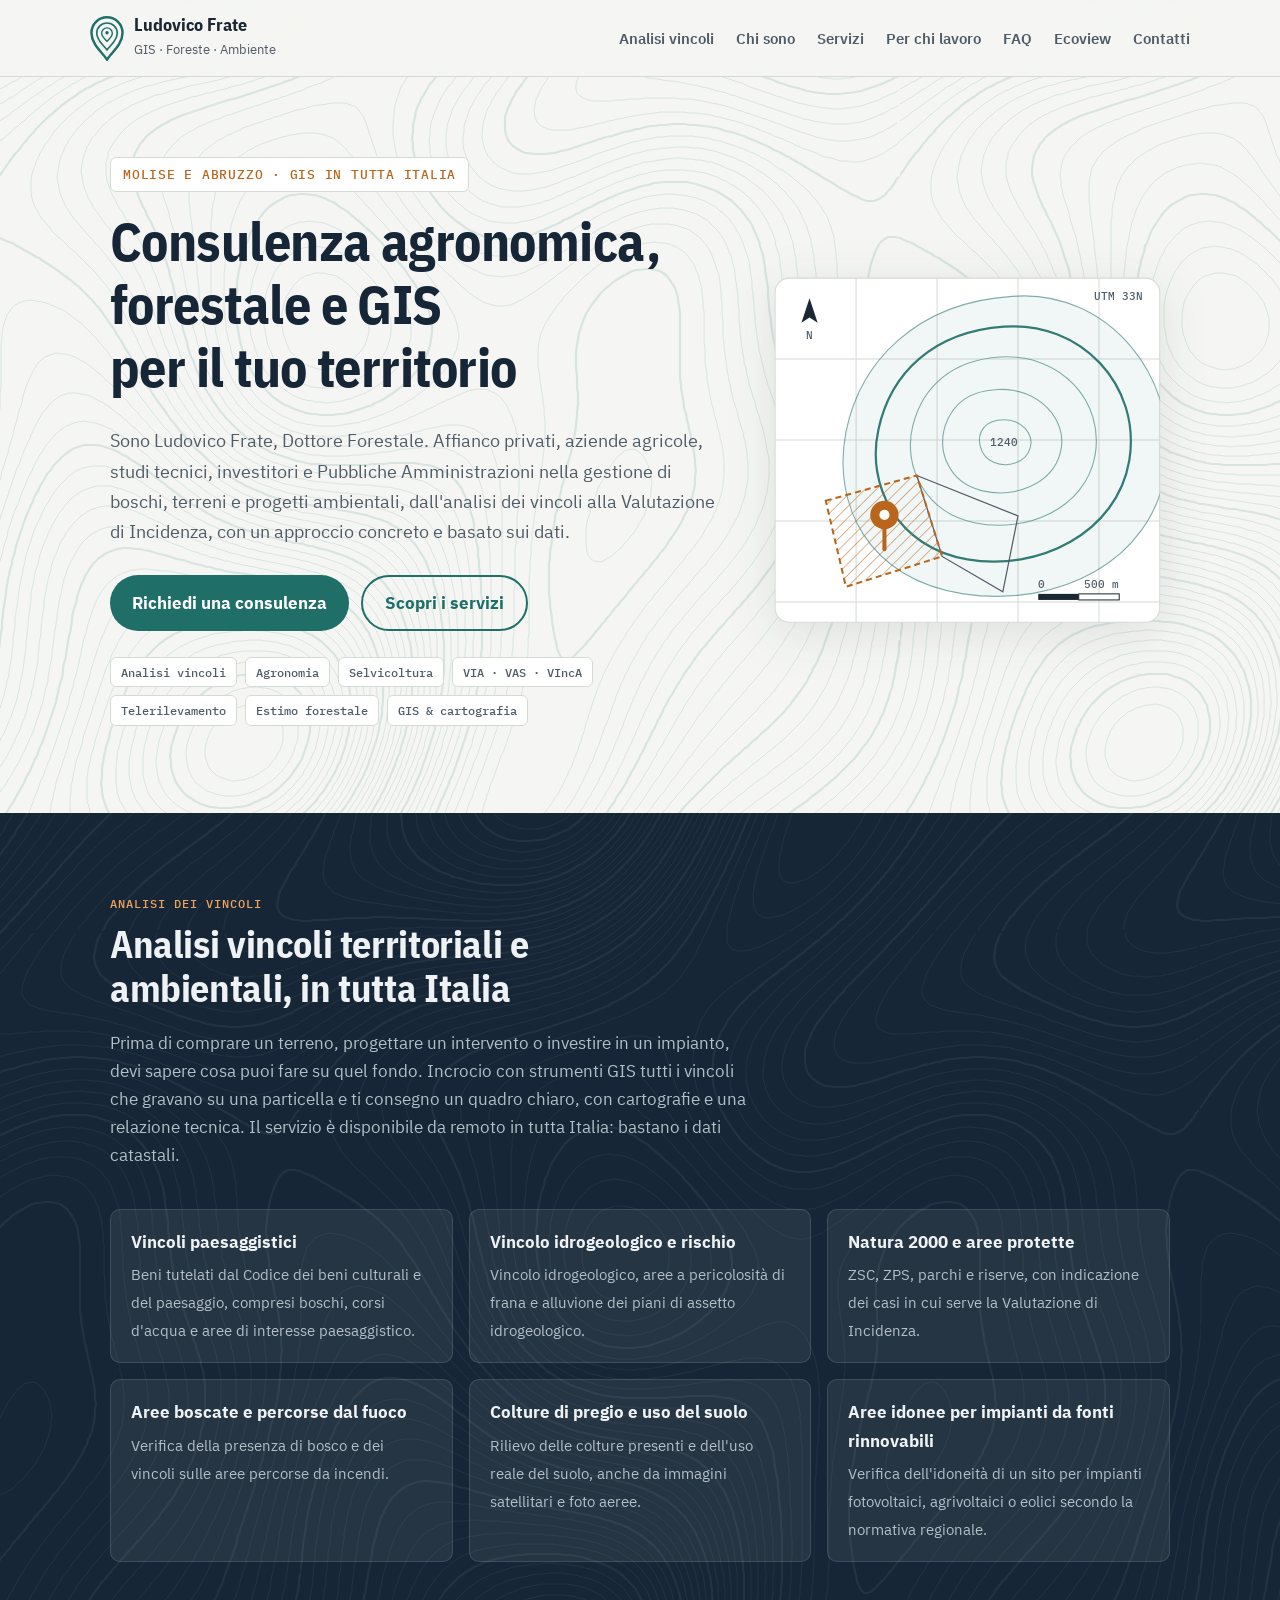
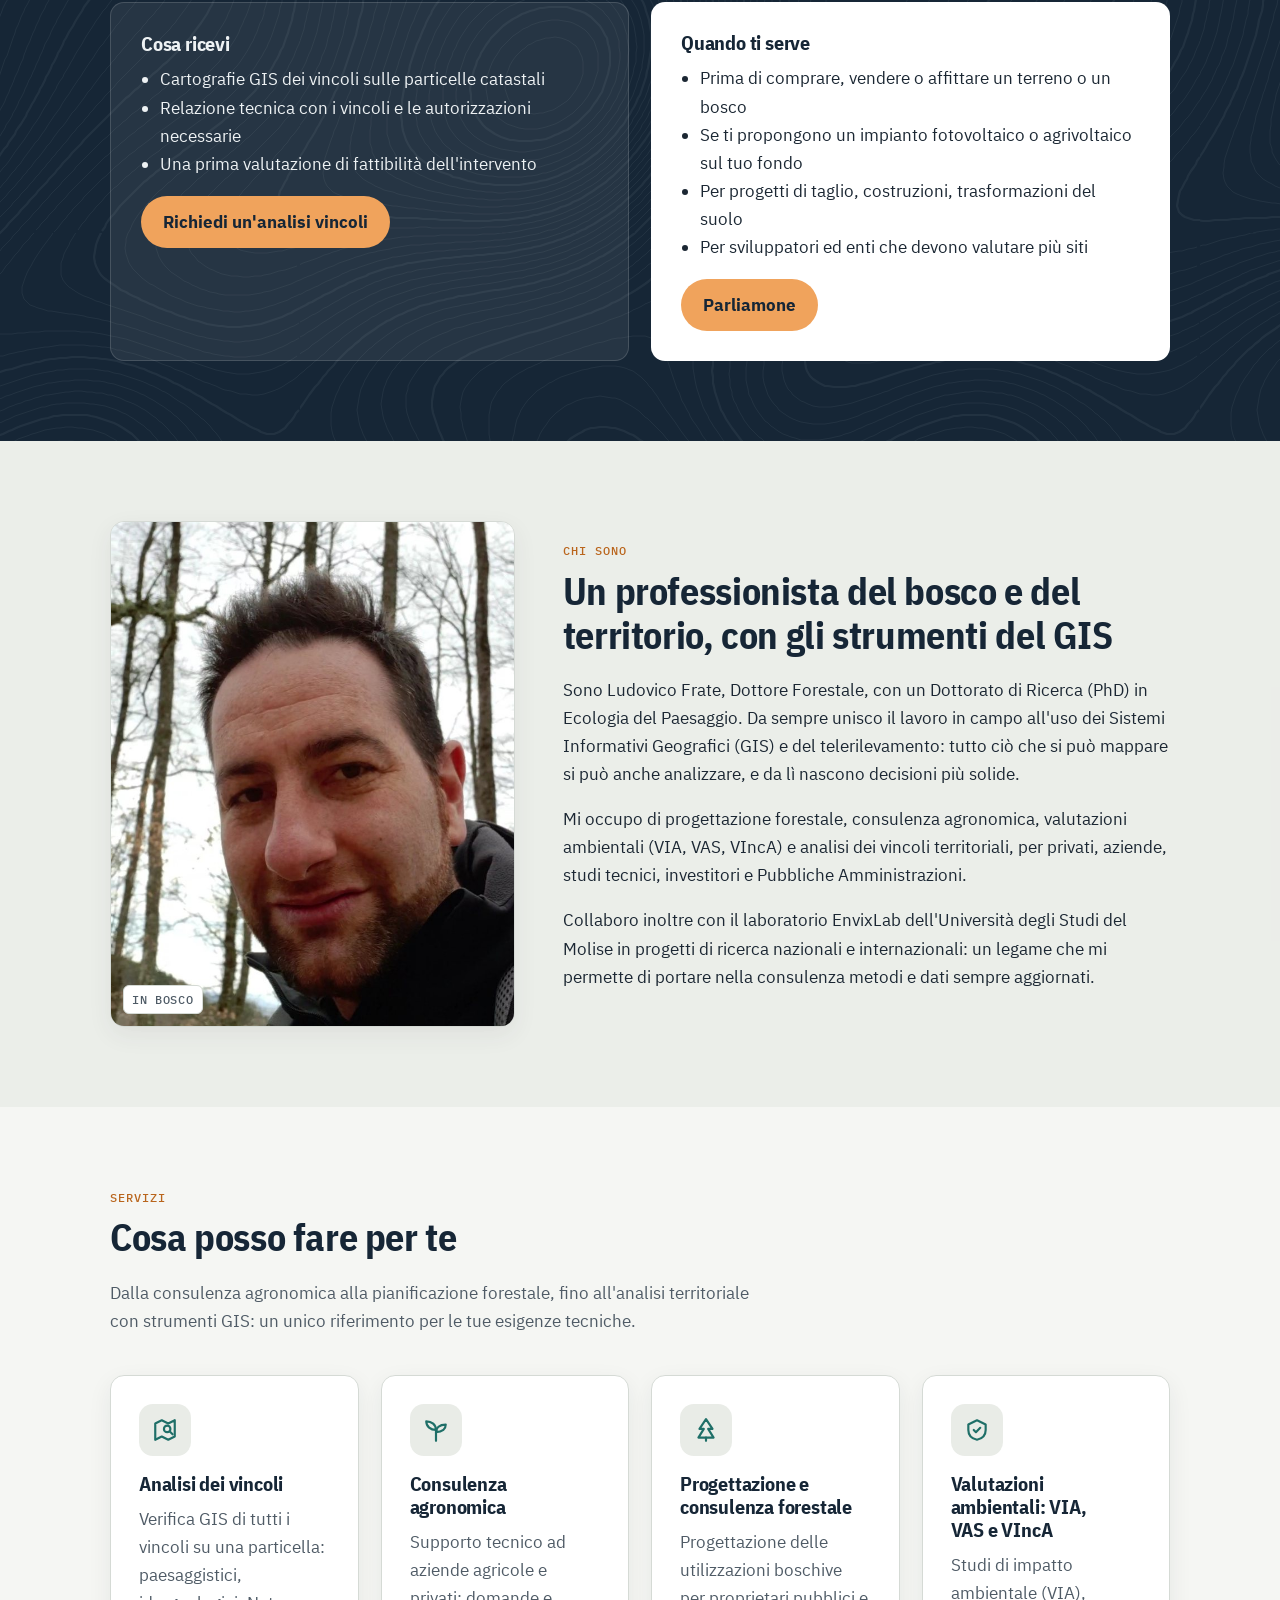
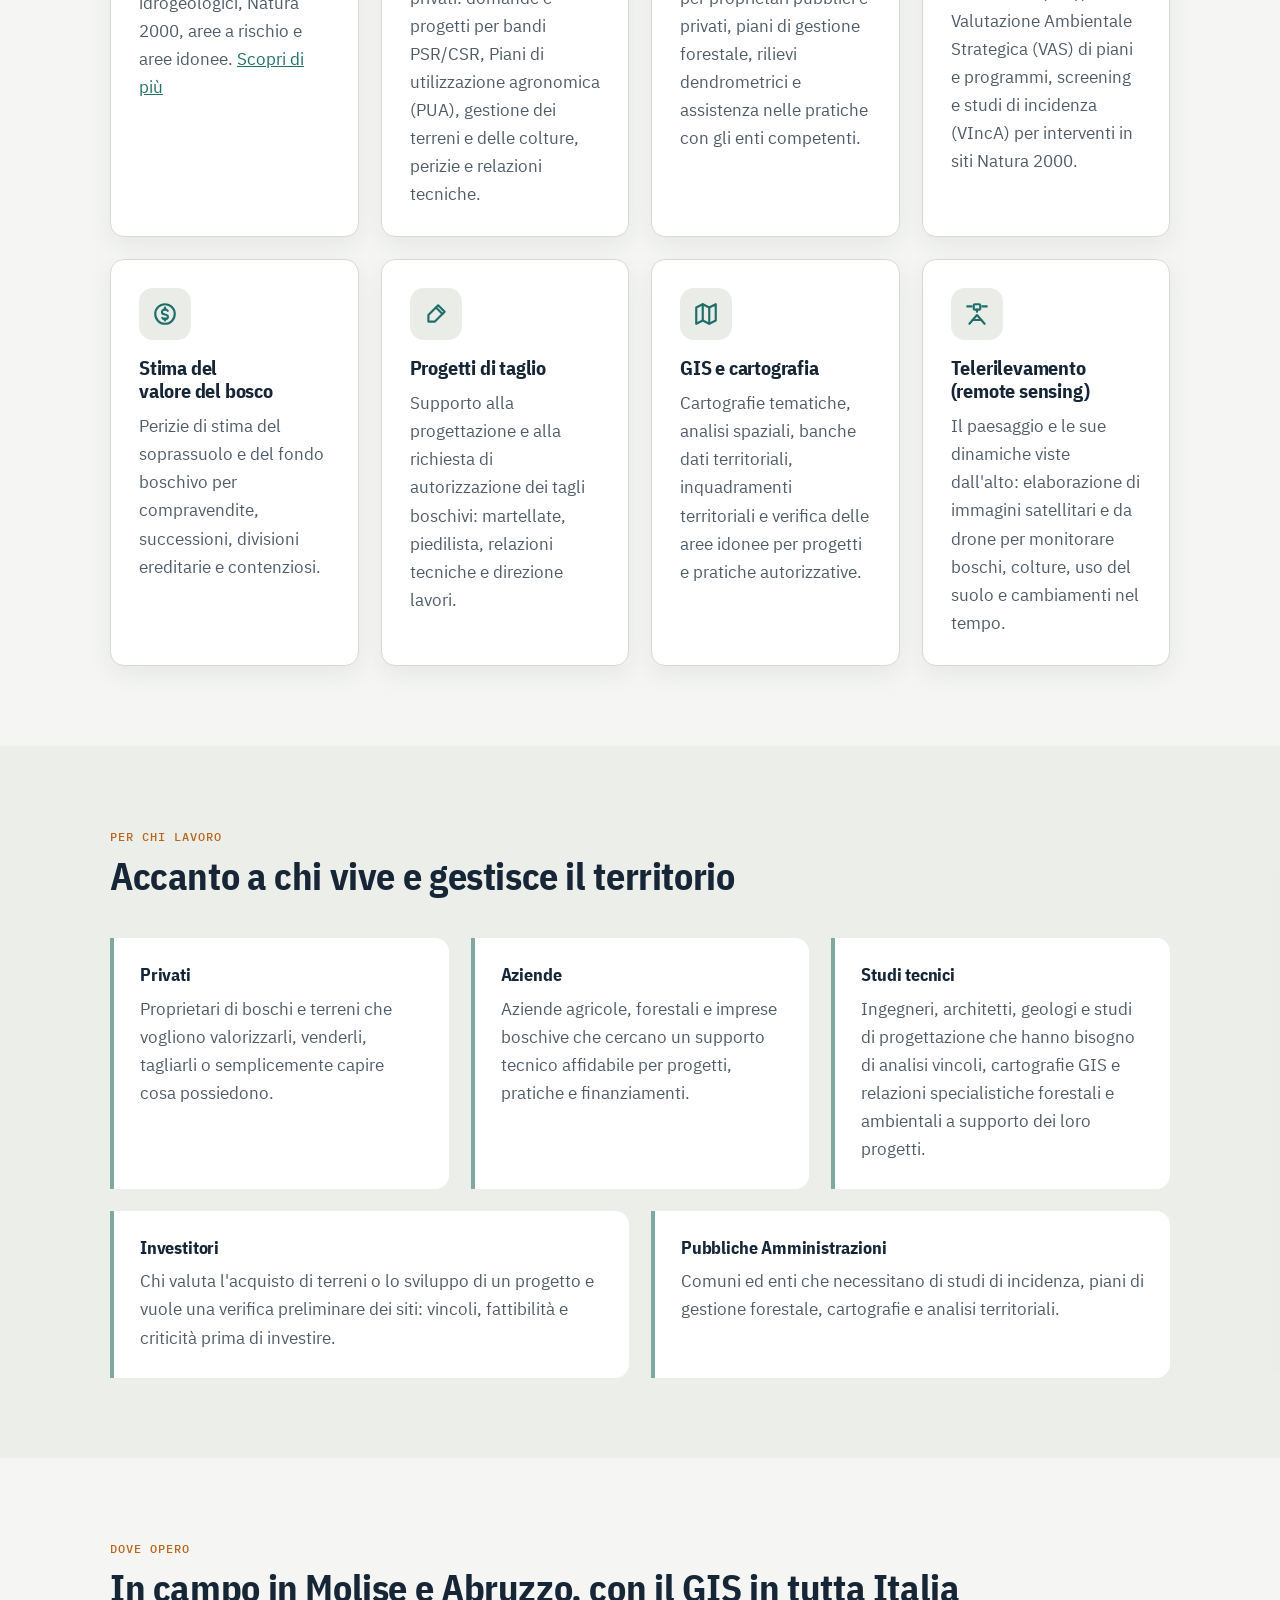
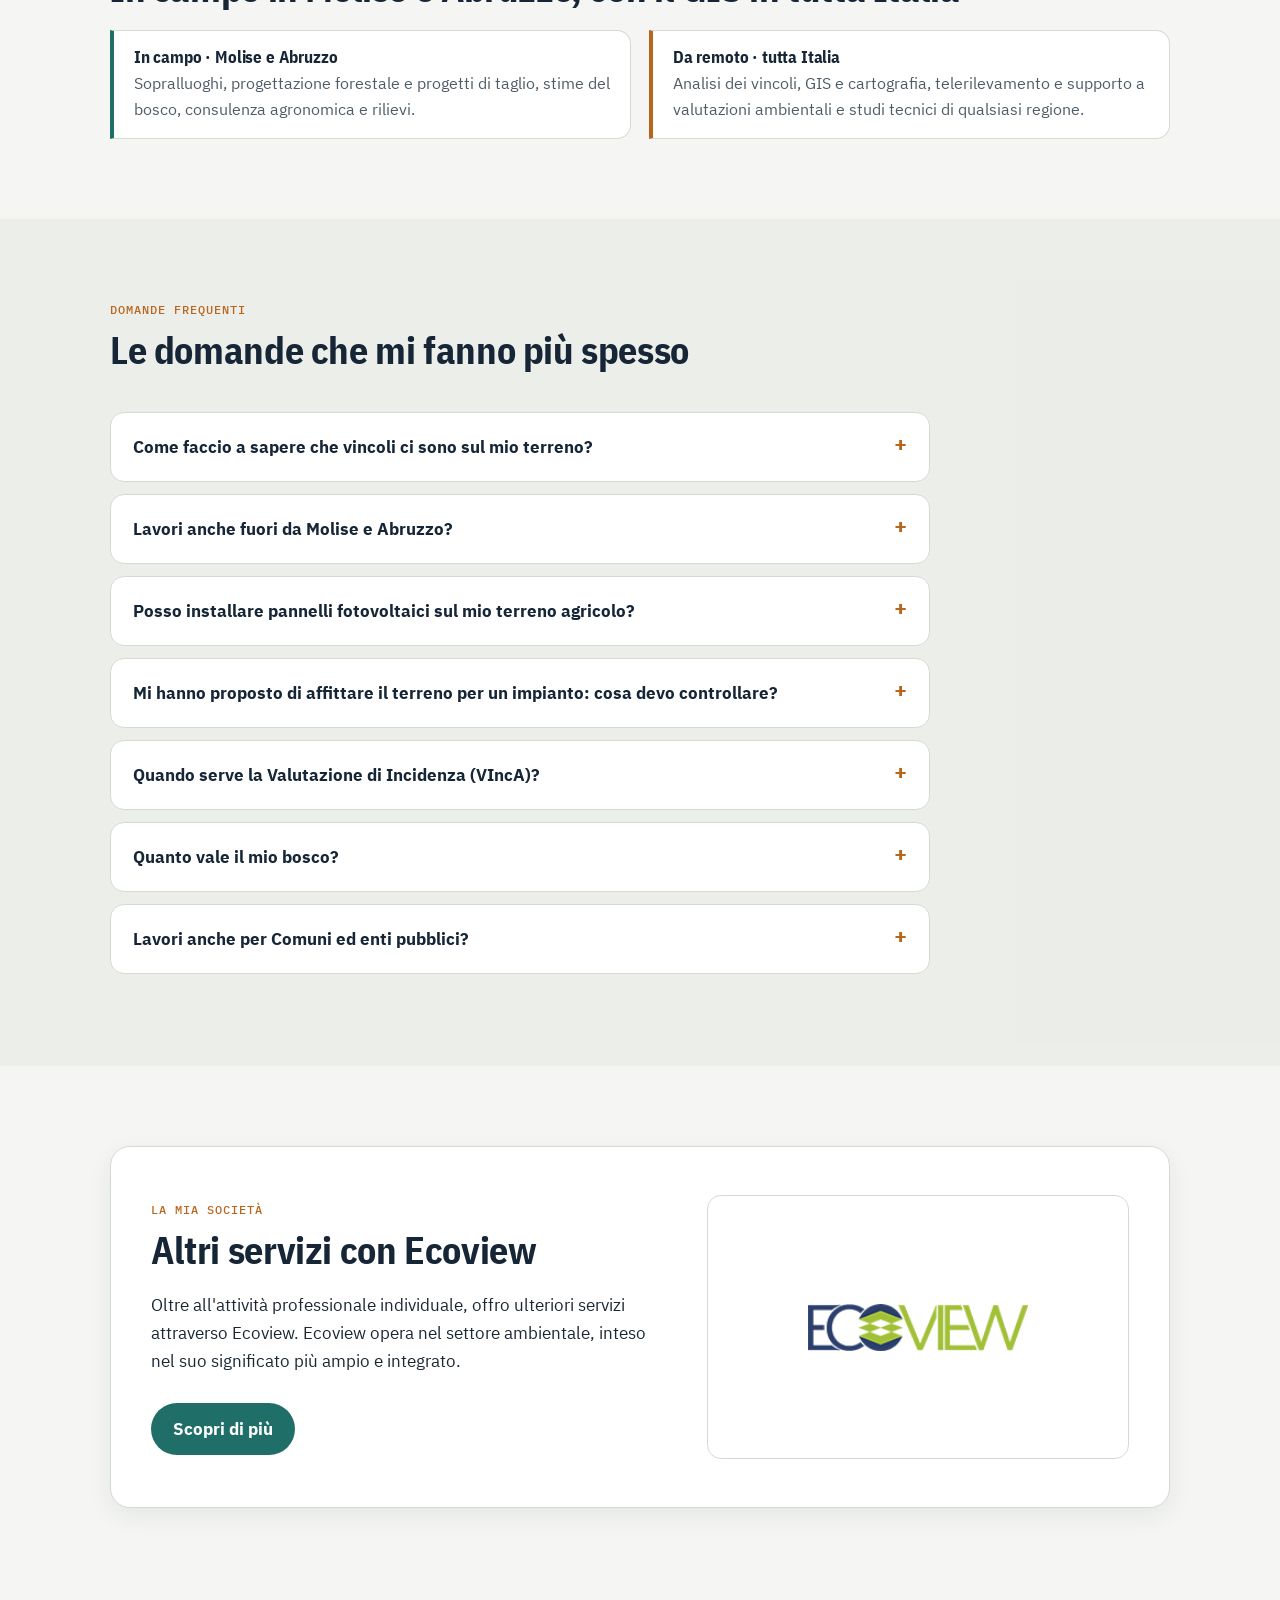
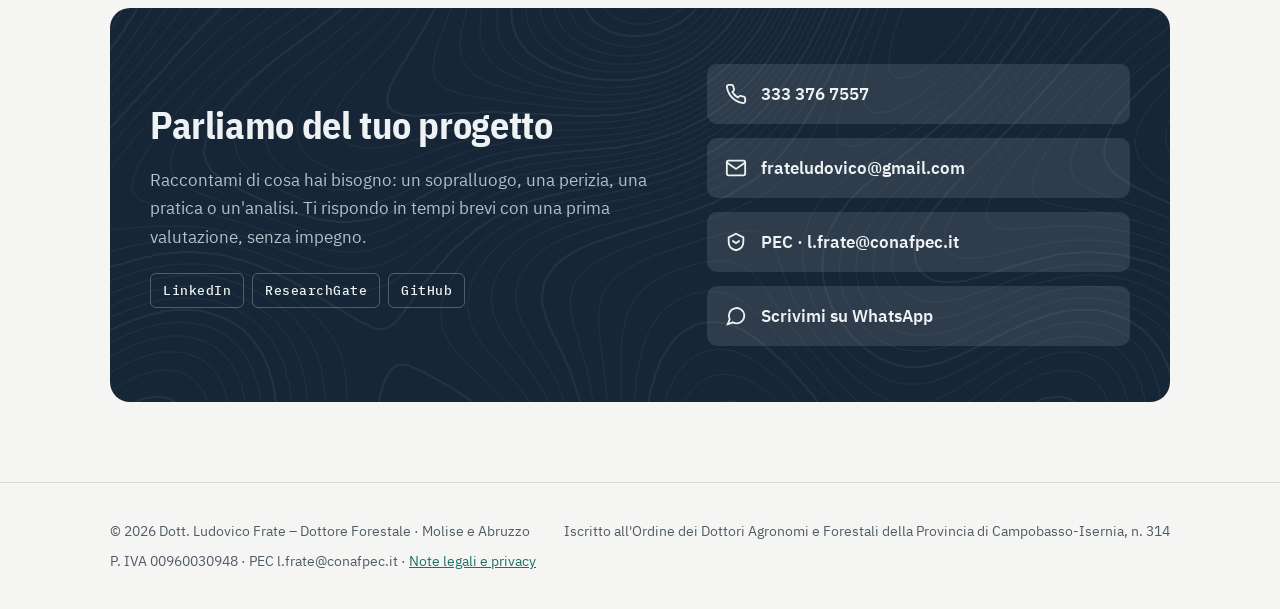
==== commit 14b667b3: "Titolo principale senza Analisi vincoli Co-Authored-By: Claude Opus 5.5 <noreply@anthropic.com> Clau" ====
--- a/index.html
+++ b/index.html
@@ -3,14 +3,14 @@
 <head>
 <meta charset="utf-8">
 <meta name="viewport" content="width=device-width, initial-scale=1">
-<title>Ludovico Frate – Dottore Forestale | Analisi vincoli e GIS in tutta Italia, consulenza agronomica e forestale in Molise e Abruzzo</title>
-<meta name="description" content="Dott. Ludovico Frate, Dottore Forestale. Analisi dei vincoli territoriali e ambientali con GIS, consulenza agronomica e forestale, valutazioni ambientali (VIA, VAS, VIncA), stima del valore del bosco, progetti di taglio, analisi GIS e telerilevamento per privati, aziende e Pubbliche Amministrazioni in Molise e Abruzzo, con analisi GIS e dei vincoli in tutta Italia.">
+<title>Ludovico Frate – Dottore Forestale | Consulenza agronomica, forestale e GIS in Molise e Abruzzo</title>
+<meta name="description" content="Dott. Ludovico Frate, Dottore Forestale. Consulenza agronomica e forestale, analisi dei vincoli territoriali e ambientali con GIS, valutazioni ambientali (VIA, VAS, VIncA), stima del valore del bosco, progetti di taglio, analisi GIS e telerilevamento per privati, aziende e Pubbliche Amministrazioni in Molise e Abruzzo, con analisi GIS e dei vincoli in tutta Italia.">
 <meta name="keywords" content="analisi vincoli terreno, analisi vincoli online, consulente GIS, analisi GIS Italia, telerilevamento, remote sensing, VIA, VAS, PSR, CSR, piano di utilizzazione agronomica, analisi vincolistica, vincoli terreno agricolo, vincolo paesaggistico, vincolo idrogeologico, verifica vincoli particella catastale, Natura 2000, aree idonee fotovoltaico, agrivoltaico Molise, agrivoltaico Abruzzo, dottore forestale Molise, dottore forestale Abruzzo, consulenza agronomica Molise, agronomia Abruzzo, valutazione di incidenza VIncA, stima valore bosco, progetto di taglio bosco, analisi GIS, GIS analyst, consulente forestale, perizia forestale">
 <meta name="author" content="Ludovico Frate">
 <meta name="robots" content="index, follow">
 <meta property="og:type" content="website">
 <meta property="og:title" content="Ludovico Frate – Dottore Forestale, consulenza agronomica e GIS">
-<meta property="og:description" content="Analisi vincoli, consulenza agronomica e forestale, VIncA, stime boschive e analisi GIS in Molise e Abruzzo.">
+<meta property="og:description" content="Consulenza agronomica e forestale, analisi vincoli, VIncA, stime boschive e analisi GIS in Molise e Abruzzo.">
 <meta property="og:locale" content="it_IT">
 <meta property="og:image" content="https://ludovico85.github.io/img/logo/anteprima-social.png">
 <meta property="og:url" content="https://ludovico85.github.io/">
@@ -144,7 +144,7 @@
     <div class="wrap hero-grid">
       <div>
         <span class="eyebrow">Molise e Abruzzo · GIS in tutta Italia</span>
-        <h1>Analisi vincoli, consulenza agronomica, forestale e GIS per il tuo territorio</h1>
+        <h1>Consulenza agronomica, forestale e GIS per il tuo territorio</h1>
         <p class="lead">Sono Ludovico Frate, Dottore Forestale. Affianco privati, aziende agricole, studi tecnici, investitori e Pubbliche Amministrazioni nella gestione di boschi, terreni e progetti ambientali, dall'analisi dei vincoli alla Valutazione di Incidenza, con un approccio concreto e basato sui dati.</p>
         <div class="hero-cta">
           <a class="btn btn-primary" href="#contatti">Richiedi una consulenza</a>
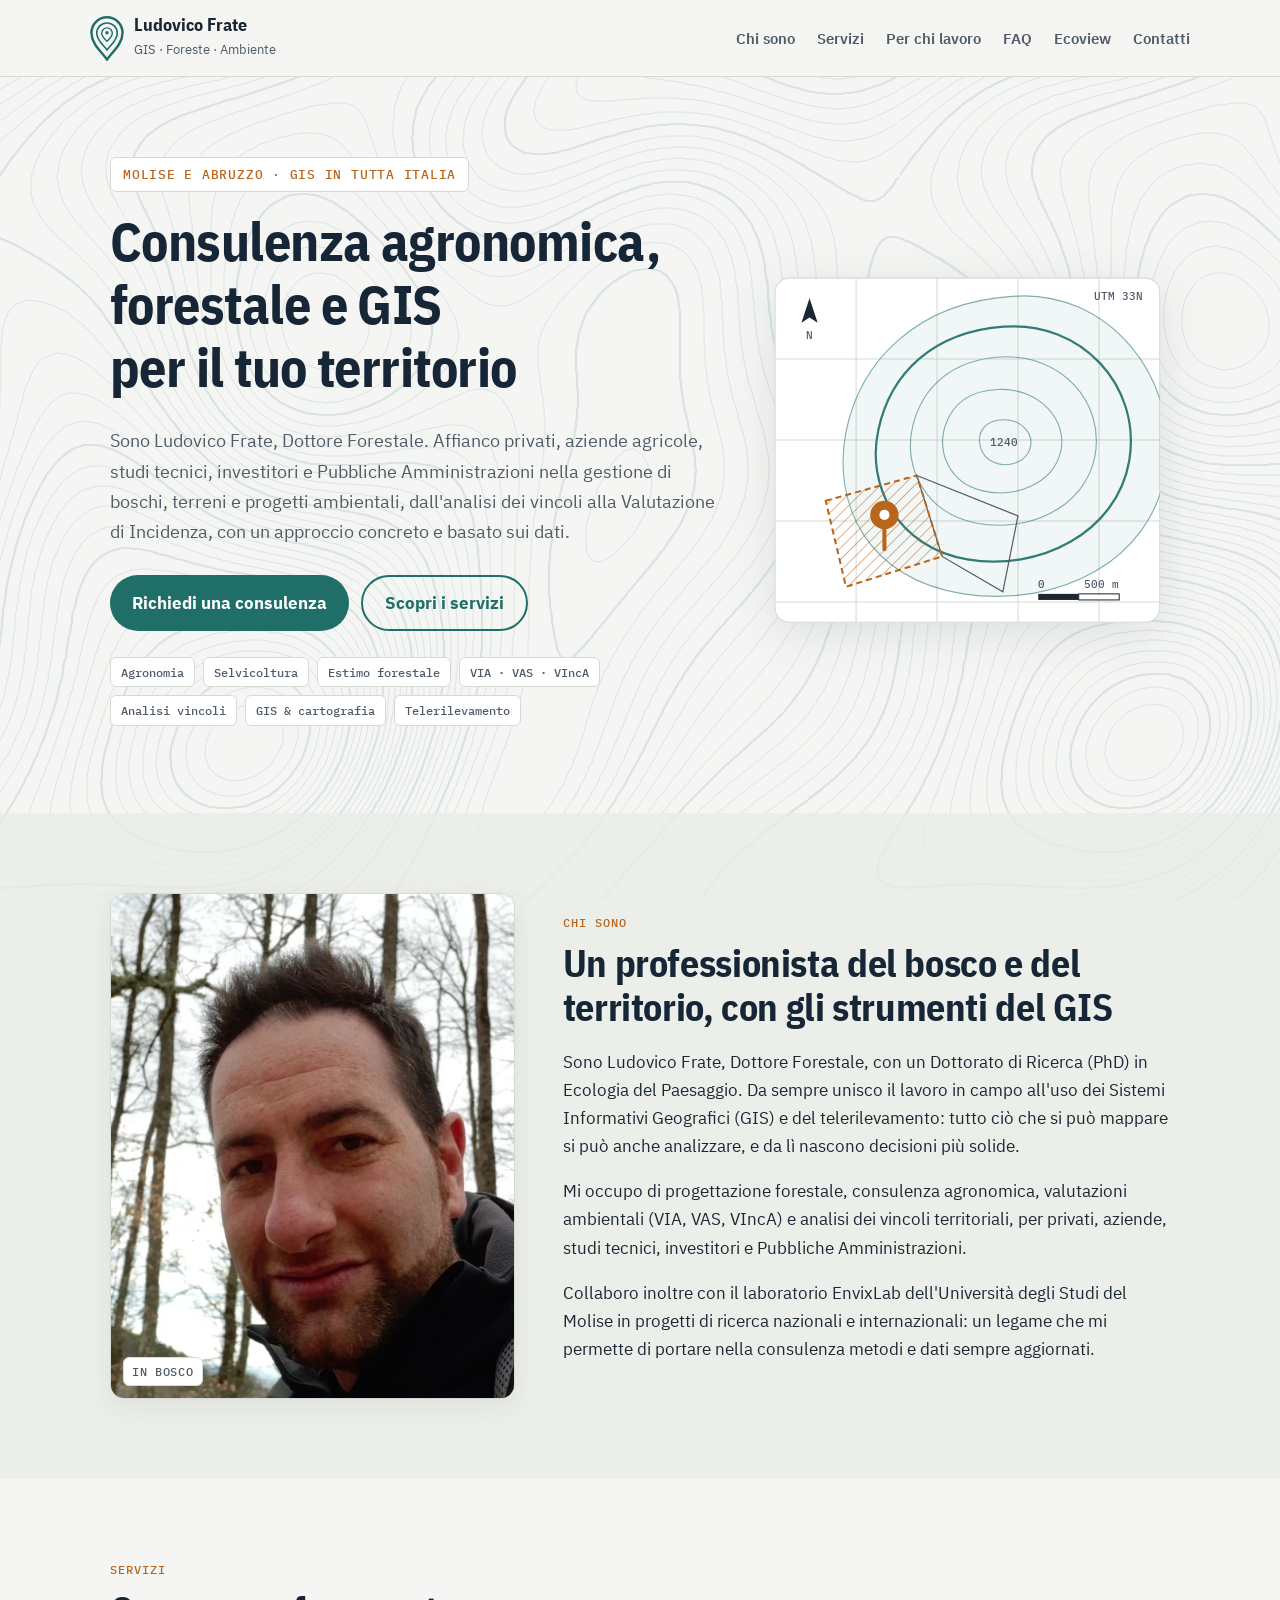
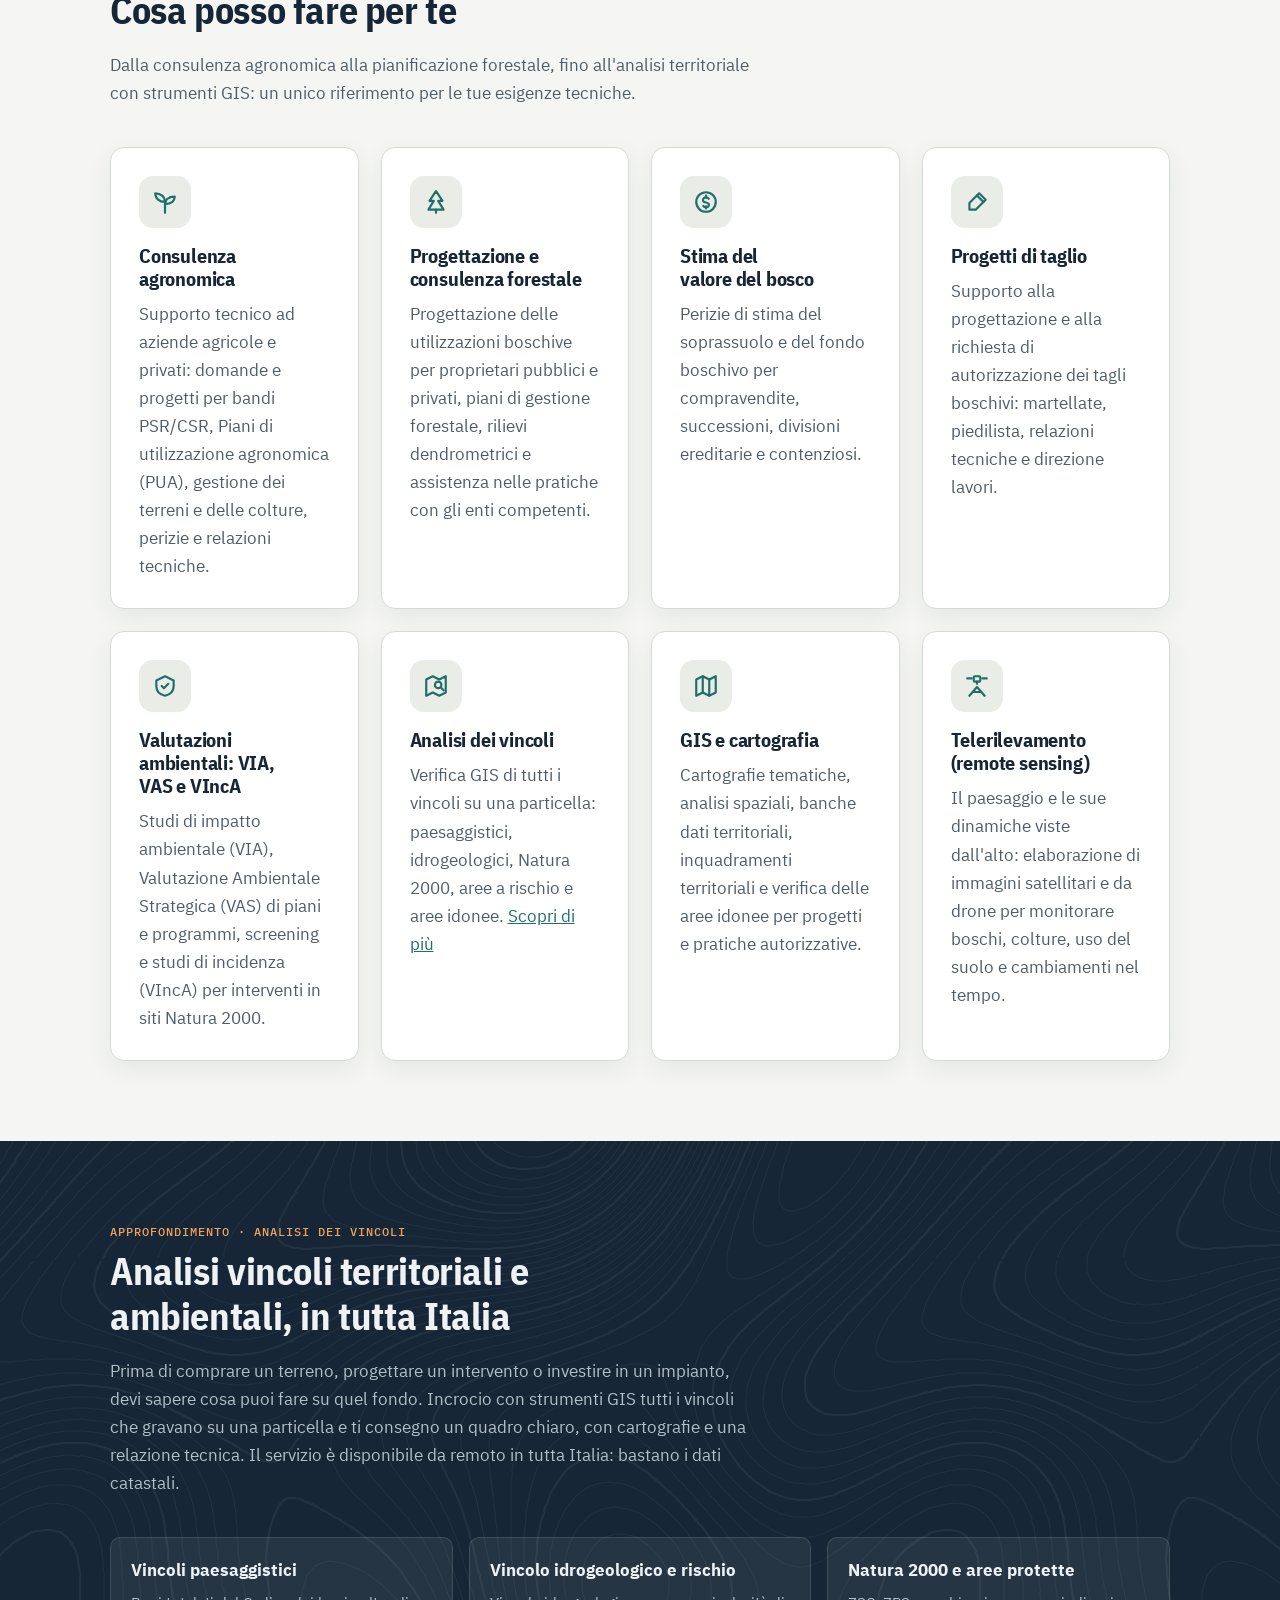
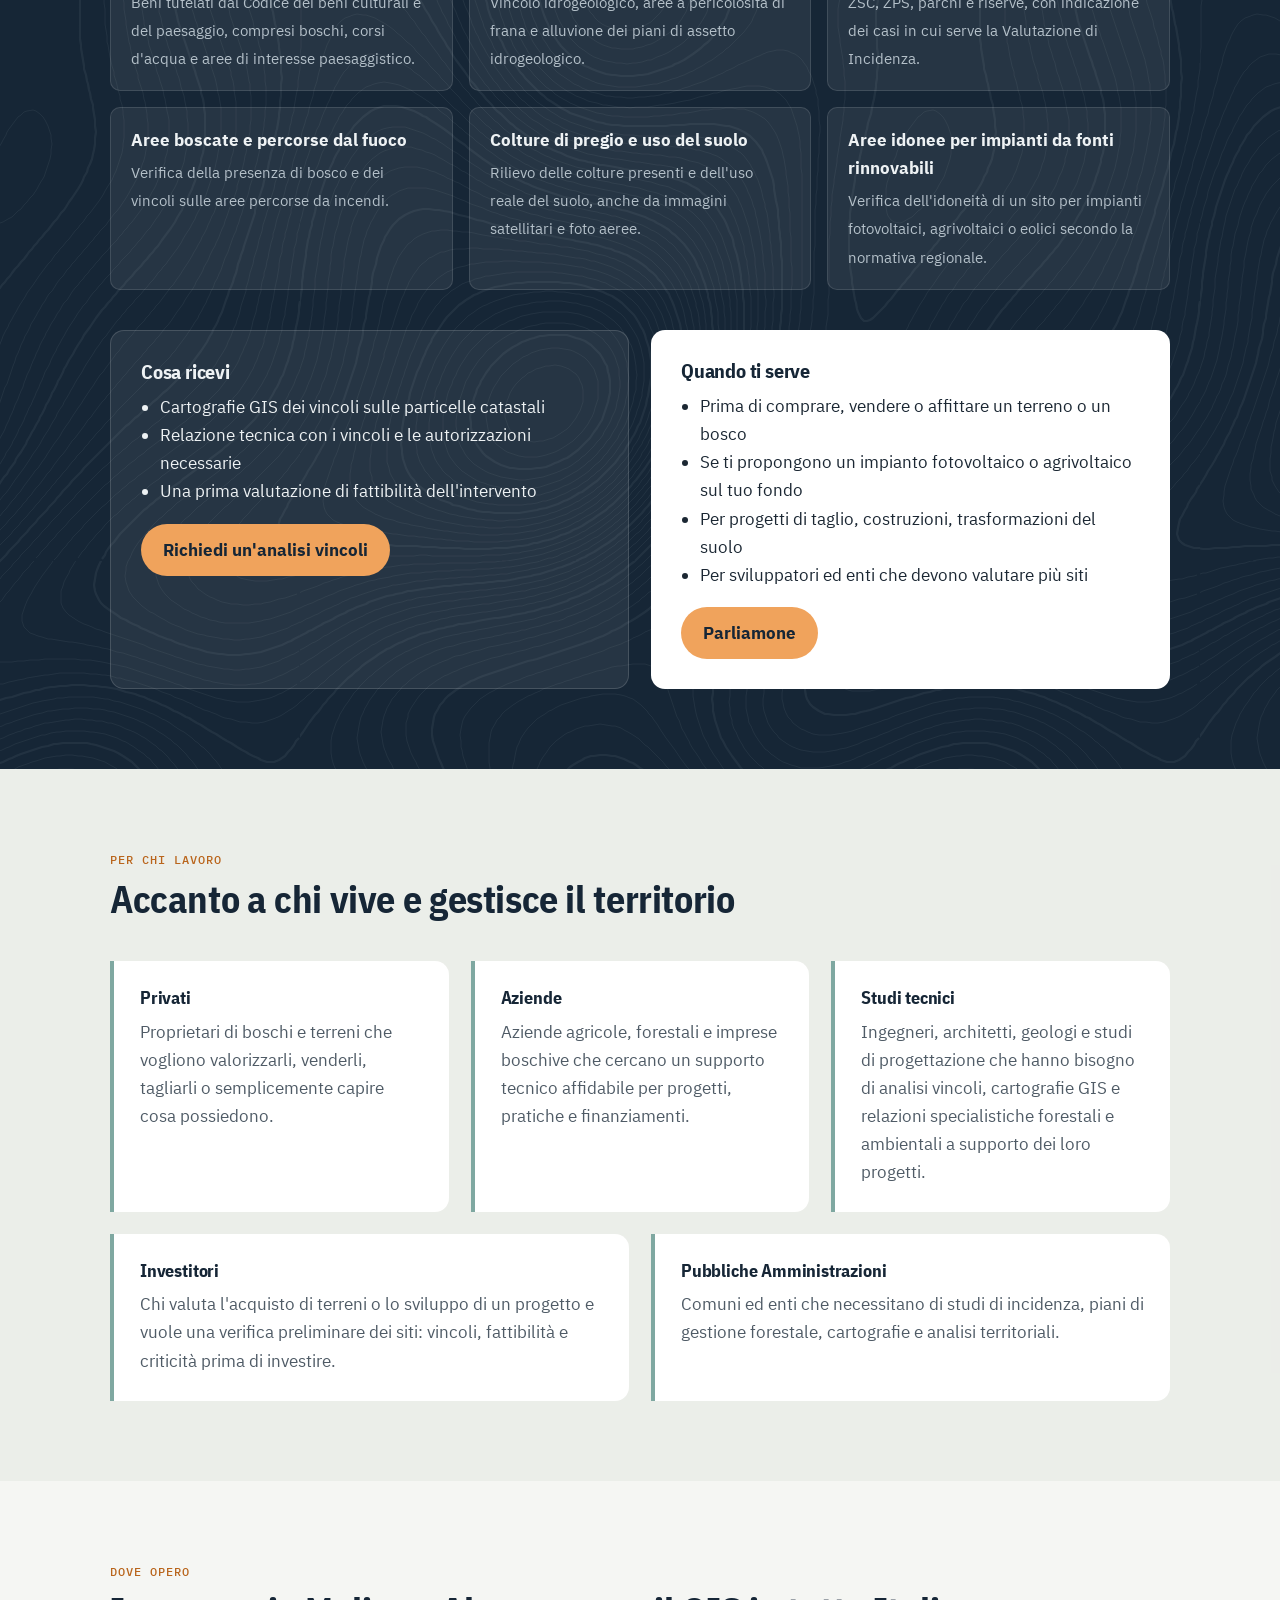
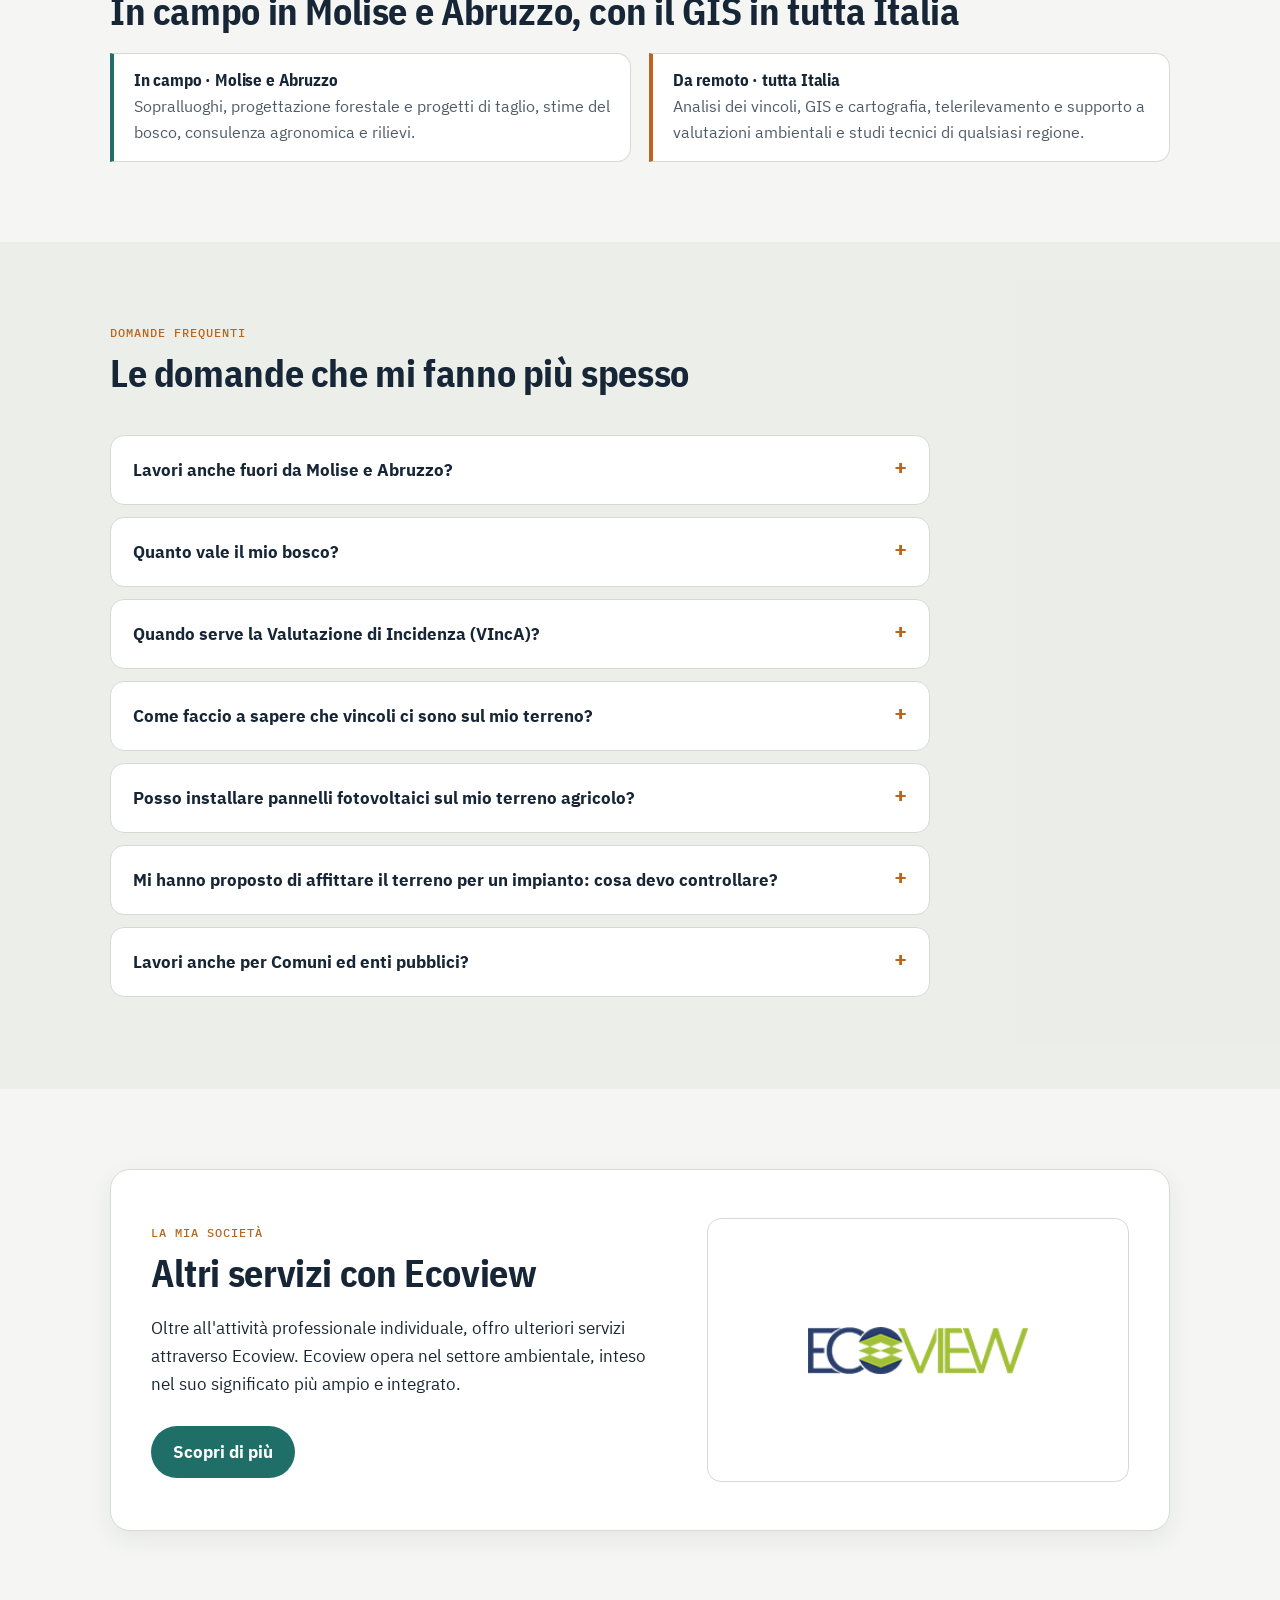
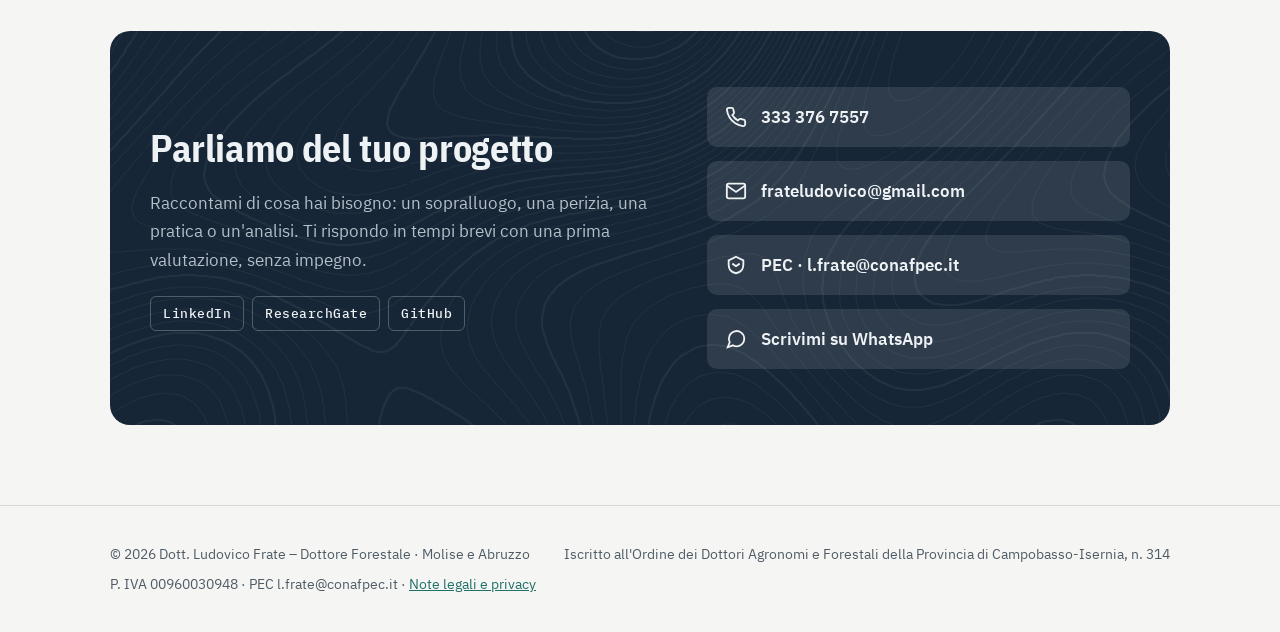
==== commit 6b55becb: "Riequilibrio: analisi vincoli come approfondimento dopo i servizi Co-Authored-By: Claude Opus 5.5 <n" ====
--- a/index.html
+++ b/index.html
@@ -55,6 +55,30 @@
  "mainEntity": [
   {
    "@type": "Question",
+   "name": "Lavori anche fuori da Molise e Abruzzo?",
+   "acceptedAnswer": {
+    "@type": "Answer",
+    "text": "Sì. Le attività in campo, come sopralluoghi, progetti di taglio, stime e consulenza agronomica, le svolgo in Molise e Abruzzo. Analisi dei vincoli, elaborazioni GIS, cartografie e telerilevamento si fanno invece da remoto: posso lavorare su terreni e progetti in qualsiasi regione d'Italia, partendo dai dati catastali o dai file del progetto."
+   }
+  },
+  {
+   "@type": "Question",
+   "name": "Quanto vale il mio bosco?",
+   "acceptedAnswer": {
+    "@type": "Answer",
+    "text": "Il valore dipende dalla specie, dall'età, dalla quantità di legname, dall'accessibilità e dal valore del terreno. Con una stima forestale si determina il valore del soprassuolo e del fondo, utile per compravendite, successioni, divisioni o per valutare un taglio."
+   }
+  },
+  {
+   "@type": "Question",
+   "name": "Quando serve la Valutazione di Incidenza (VIncA)?",
+   "acceptedAnswer": {
+    "@type": "Answer",
+    "text": "Serve per piani, progetti e interventi che possono avere effetti su un sito della Rete Natura 2000 (ZSC o ZPS), anche se si trovano all'esterno del sito. Riguarda ad esempio tagli boschivi, impianti energetici, opere e trasformazioni del suolo. Si parte con uno screening che stabilisce se serve una valutazione più approfondita."
+   }
+  },
+  {
+   "@type": "Question",
    "name": "Come faccio a sapere che vincoli ci sono sul mio terreno?",
    "acceptedAnswer": {
     "@type": "Answer",
@@ -63,14 +87,6 @@
   },
   {
    "@type": "Question",
-   "name": "Lavori anche fuori da Molise e Abruzzo?",
-   "acceptedAnswer": {
-    "@type": "Answer",
-    "text": "Sì. Le attività in campo, come sopralluoghi, progetti di taglio, stime e consulenza agronomica, le svolgo in Molise e Abruzzo. Analisi dei vincoli, elaborazioni GIS, cartografie e telerilevamento si fanno invece da remoto: posso lavorare su terreni e progetti in qualsiasi regione d'Italia, partendo dai dati catastali o dai file del progetto."
-   }
-  },
-  {
-   "@type": "Question",
    "name": "Posso installare pannelli fotovoltaici sul mio terreno agricolo?",
    "acceptedAnswer": {
     "@type": "Answer",
@@ -83,22 +99,6 @@
    "acceptedAnswer": {
     "@type": "Answer",
     "text": "Prima di firmare conviene capire se il terreno è davvero idoneo, che vincoli ha, quanto vale e quali impegni comporta il contratto, ad esempio la durata, la gestione agricola sotto i pannelli e il ripristino a fine vita dell'impianto. Una valutazione tecnica indipendente ti aiuta a trattare con lo sviluppatore con le informazioni giuste."
-   }
-  },
-  {
-   "@type": "Question",
-   "name": "Quando serve la Valutazione di Incidenza (VIncA)?",
-   "acceptedAnswer": {
-    "@type": "Answer",
-    "text": "Serve per piani, progetti e interventi che possono avere effetti su un sito della Rete Natura 2000 (ZSC o ZPS), anche se si trovano all'esterno del sito. Riguarda ad esempio tagli boschivi, impianti energetici, opere e trasformazioni del suolo. Si parte con uno screening che stabilisce se serve una valutazione più approfondita."
-   }
-  },
-  {
-   "@type": "Question",
-   "name": "Quanto vale il mio bosco?",
-   "acceptedAnswer": {
-    "@type": "Answer",
-    "text": "Il valore dipende dalla specie, dall'età, dalla quantità di legname, dall'accessibilità e dal valore del terreno. Con una stima forestale si determina il valore del soprassuolo e del fondo, utile per compravendite, successioni, divisioni o per valutare un taglio."
    }
   },
   {
@@ -125,7 +125,6 @@
     </a>
     <nav aria-label="Principale">
       <ul>
-        <li><a href="#vincoli">Analisi vincoli</a></li>
         <li><a href="#chi-sono">Chi sono</a></li>
         <li><a href="#servizi">Servizi</a></li>
         <li><a href="#per-chi">Per chi lavoro</a></li>
@@ -151,7 +150,7 @@
           <a class="btn btn-ghost" href="#servizi">Scopri i servizi</a>
         </div>
         <ul class="tags" aria-label="Competenze">
-          <li>Analisi vincoli</li><li>Agronomia</li><li>Selvicoltura</li><li>VIA · VAS · VIncA</li><li>Telerilevamento</li><li>Estimo forestale</li><li>GIS &amp; cartografia</li>
+          <li>Agronomia</li><li>Selvicoltura</li><li>Estimo forestale</li><li>VIA · VAS · VIncA</li><li>Analisi vincoli</li><li>GIS &amp; cartografia</li><li>Telerilevamento</li>
         </ul>
       </div>
       <div class="hero-art" aria-hidden="true">
@@ -186,11 +185,78 @@
     </div>
   </section>
 
+  <!-- CHI SONO -->
+  <section id="chi-sono" class="alt">
+    <div class="wrap about">
+      <figure class="portrait"><img src="img/ludovico-frate.jpg" alt="Ludovico Frate in un bosco" width="720" height="900" loading="lazy"><figcaption>In bosco</figcaption></figure>
+      <div>
+        <span class="kicker">Chi sono</span>
+        <h2>Un professionista del bosco e del territorio, con gli strumenti del GIS</h2>
+        <p>Sono Ludovico Frate, Dottore Forestale, con un Dottorato di Ricerca (PhD) in Ecologia del Paesaggio. Da sempre unisco il lavoro in campo all'uso dei Sistemi Informativi Geografici (GIS) e del telerilevamento: tutto ciò che si può mappare si può anche analizzare, e da lì nascono decisioni più solide.</p>
+        <p>Mi occupo di progettazione forestale, consulenza agronomica, valutazioni ambientali (VIA, VAS, VIncA) e analisi dei vincoli territoriali, per privati, aziende, studi tecnici, investitori e Pubbliche Amministrazioni.</p>
+        <p>Collaboro inoltre con il laboratorio EnvixLab dell'Università degli Studi del Molise in progetti di ricerca nazionali e internazionali: un legame che mi permette di portare nella consulenza metodi e dati sempre aggiornati.</p>
+      </div>
+    </div>
+  </section>
+
+  <!-- SERVIZI -->
+  <section id="servizi">
+    <div class="wrap">
+      <div class="section-head">
+        <span class="kicker">Servizi</span>
+        <h2>Cosa posso fare per te</h2>
+        <p>Dalla consulenza agronomica alla pianificazione forestale, fino all'analisi territoriale con strumenti GIS: un unico riferimento per le tue esigenze tecniche.</p>
+      </div>
+      <div class="grid">
+        <article class="card">
+          <div class="icon"><svg width="26" height="26" viewBox="0 0 24 24" fill="none" stroke="currentColor" stroke-width="2" stroke-linecap="round" stroke-linejoin="round"><path d="M12 22V12"/><path d="M12 12C12 7 8 4 3 4c0 5 4 8 9 8z"/><path d="M12 14c0-4 3-7 9-7 0 4-3 7-9 7z"/></svg></div>
+          <h3>Consulenza agronomica</h3>
+          <p>Supporto tecnico ad aziende agricole e privati: domande e progetti per bandi PSR/CSR, Piani di utilizzazione agronomica (PUA), gestione dei terreni e delle colture, perizie e relazioni tecniche.</p>
+        </article>
+        <article class="card">
+          <div class="icon"><svg width="26" height="26" viewBox="0 0 24 24" fill="none" stroke="currentColor" stroke-width="2" stroke-linecap="round" stroke-linejoin="round"><path d="M12 2l6 9h-4l5 8H5l5-8H6z"/><path d="M12 19v3"/></svg></div>
+          <h3>Progettazione e consulenza forestale</h3>
+          <p>Progettazione delle utilizzazioni boschive per proprietari pubblici e privati, piani di gestione forestale, rilievi dendrometrici e assistenza nelle pratiche con gli enti competenti.</p>
+        </article>
+        <article class="card">
+          <div class="icon"><svg width="26" height="26" viewBox="0 0 24 24" fill="none" stroke="currentColor" stroke-width="2" stroke-linecap="round" stroke-linejoin="round"><circle cx="12" cy="12" r="9"/><path d="M14.5 9a3 3 0 0 0-5 0c-1 2 0 3 2.5 3.5S15 14 14.5 15.5a3 3 0 0 1-5 0"/><path d="M12 6v2M12 16v2"/></svg></div>
+          <h3>Stima del valore del bosco</h3>
+          <p>Perizie di stima del soprassuolo e del fondo boschivo per compravendite, successioni, divisioni ereditarie e contenziosi.</p>
+        </article>
+        <article class="card">
+          <div class="icon"><svg width="26" height="26" viewBox="0 0 24 24" fill="none" stroke="currentColor" stroke-width="2" stroke-linecap="round" stroke-linejoin="round"><path d="M14 4l6 6-9 9H5v-6z"/><path d="M12 6l6 6"/></svg></div>
+          <h3>Progetti di taglio</h3>
+          <p>Supporto alla progettazione e alla richiesta di autorizzazione dei tagli boschivi: martellate, piedilista, relazioni tecniche e direzione lavori.</p>
+        </article>
+        <article class="card">
+          <div class="icon"><svg width="26" height="26" viewBox="0 0 24 24" fill="none" stroke="currentColor" stroke-width="2" stroke-linecap="round" stroke-linejoin="round"><path d="M12 3l8 4v5c0 5-3.5 8-8 9-4.5-1-8-4-8-9V7z"/><path d="M9 12l2 2 4-4"/></svg></div>
+          <h3>Valutazioni ambientali: VIA, VAS e VIncA</h3>
+          <p>Studi di impatto ambientale (VIA), Valutazione Ambientale Strategica (VAS) di piani e programmi, screening e studi di incidenza (VIncA) per interventi in siti Natura 2000.</p>
+        </article>
+        <article class="card">
+          <div class="icon"><svg width="26" height="26" viewBox="0 0 24 24" fill="none" stroke="currentColor" stroke-width="2" stroke-linecap="round" stroke-linejoin="round"><path d="M3 6l6-3 6 3 6-3v15l-6 3-6-3-6 3z"/><circle cx="14" cy="11" r="3"/><path d="M16.2 13.2L19 16"/></svg></div>
+          <h3>Analisi dei vincoli</h3>
+          <p>Verifica GIS di tutti i vincoli su una particella: paesaggistici, idrogeologici, Natura 2000, aree a rischio e aree idonee. <a href="#vincoli">Scopri di più</a></p>
+        </article>
+        <article class="card">
+          <div class="icon"><svg width="26" height="26" viewBox="0 0 24 24" fill="none" stroke="currentColor" stroke-width="2" stroke-linecap="round" stroke-linejoin="round"><path d="M3 6l6-3 6 3 6-3v15l-6 3-6-3-6 3z"/><path d="M9 3v15M15 6v15"/></svg></div>
+          <h3>GIS e cartografia</h3>
+          <p>Cartografie tematiche, analisi spaziali, banche dati territoriali, inquadramenti territoriali e verifica delle aree idonee per progetti e pratiche autorizzative.</p>
+        </article>
+        <article class="card">
+          <div class="icon"><svg width="26" height="26" viewBox="0 0 24 24" fill="none" stroke="currentColor" stroke-width="2" stroke-linecap="round" stroke-linejoin="round"><rect x="9" y="3" width="6" height="5" rx="1"/><path d="M3 5h4M17 5h4M12 8v2"/><path d="M5 21l7-8 7 8"/><path d="M8 17.5h8"/></svg></div>
+          <h3>Telerilevamento (remote sensing)</h3>
+          <p>Il paesaggio e le sue dinamiche viste dall'alto: elaborazione di immagini satellitari e da drone per monitorare boschi, colture, uso del suolo e cambiamenti nel tempo.</p>
+        </article>
+      </div>
+    </div>
+  </section>
+
   <!-- ANALISI VINCOLI -->
   <section id="vincoli" class="agv">
     <div class="wrap">
       <div class="section-head">
-        <span class="kicker">Analisi dei vincoli</span>
+        <span class="kicker">Approfondimento · Analisi dei vincoli</span>
         <h2>Analisi vincoli territoriali e ambientali, in tutta Italia</h2>
         <p>Prima di comprare un terreno, progettare un intervento o investire in un impianto, devi sapere cosa puoi fare su quel fondo. Incrocio con strumenti GIS tutti i vincoli che gravano su una particella e ti consegno un quadro chiaro, con cartografie e una relazione tecnica. Il servizio è disponibile da remoto in tutta Italia: bastano i dati catastali.</p>
       </div>
@@ -226,73 +292,6 @@
     </div>
   </section>
 
-  <!-- CHI SONO -->
-  <section id="chi-sono" class="alt">
-    <div class="wrap about">
-      <figure class="portrait"><img src="img/ludovico-frate.jpg" alt="Ludovico Frate in un bosco" width="720" height="900" loading="lazy"><figcaption>In bosco</figcaption></figure>
-      <div>
-        <span class="kicker">Chi sono</span>
-        <h2>Un professionista del bosco e del territorio, con gli strumenti del GIS</h2>
-        <p>Sono Ludovico Frate, Dottore Forestale, con un Dottorato di Ricerca (PhD) in Ecologia del Paesaggio. Da sempre unisco il lavoro in campo all'uso dei Sistemi Informativi Geografici (GIS) e del telerilevamento: tutto ciò che si può mappare si può anche analizzare, e da lì nascono decisioni più solide.</p>
-        <p>Mi occupo di progettazione forestale, consulenza agronomica, valutazioni ambientali (VIA, VAS, VIncA) e analisi dei vincoli territoriali, per privati, aziende, studi tecnici, investitori e Pubbliche Amministrazioni.</p>
-        <p>Collaboro inoltre con il laboratorio EnvixLab dell'Università degli Studi del Molise in progetti di ricerca nazionali e internazionali: un legame che mi permette di portare nella consulenza metodi e dati sempre aggiornati.</p>
-      </div>
-    </div>
-  </section>
-
-  <!-- SERVIZI -->
-  <section id="servizi">
-    <div class="wrap">
-      <div class="section-head">
-        <span class="kicker">Servizi</span>
-        <h2>Cosa posso fare per te</h2>
-        <p>Dalla consulenza agronomica alla pianificazione forestale, fino all'analisi territoriale con strumenti GIS: un unico riferimento per le tue esigenze tecniche.</p>
-      </div>
-      <div class="grid">
-        <article class="card">
-          <div class="icon"><svg width="26" height="26" viewBox="0 0 24 24" fill="none" stroke="currentColor" stroke-width="2" stroke-linecap="round" stroke-linejoin="round"><path d="M3 6l6-3 6 3 6-3v15l-6 3-6-3-6 3z"/><circle cx="14" cy="11" r="3"/><path d="M16.2 13.2L19 16"/></svg></div>
-          <h3>Analisi dei vincoli</h3>
-          <p>Verifica GIS di tutti i vincoli su una particella: paesaggistici, idrogeologici, Natura 2000, aree a rischio e aree idonee. <a href="#vincoli">Scopri di più</a></p>
-        </article>
-        <article class="card">
-          <div class="icon"><svg width="26" height="26" viewBox="0 0 24 24" fill="none" stroke="currentColor" stroke-width="2" stroke-linecap="round" stroke-linejoin="round"><path d="M12 22V12"/><path d="M12 12C12 7 8 4 3 4c0 5 4 8 9 8z"/><path d="M12 14c0-4 3-7 9-7 0 4-3 7-9 7z"/></svg></div>
-          <h3>Consulenza agronomica</h3>
-          <p>Supporto tecnico ad aziende agricole e privati: domande e progetti per bandi PSR/CSR, Piani di utilizzazione agronomica (PUA), gestione dei terreni e delle colture, perizie e relazioni tecniche.</p>
-        </article>
-        <article class="card">
-          <div class="icon"><svg width="26" height="26" viewBox="0 0 24 24" fill="none" stroke="currentColor" stroke-width="2" stroke-linecap="round" stroke-linejoin="round"><path d="M12 2l6 9h-4l5 8H5l5-8H6z"/><path d="M12 19v3"/></svg></div>
-          <h3>Progettazione e consulenza forestale</h3>
-          <p>Progettazione delle utilizzazioni boschive per proprietari pubblici e privati, piani di gestione forestale, rilievi dendrometrici e assistenza nelle pratiche con gli enti competenti.</p>
-        </article>
-        <article class="card">
-          <div class="icon"><svg width="26" height="26" viewBox="0 0 24 24" fill="none" stroke="currentColor" stroke-width="2" stroke-linecap="round" stroke-linejoin="round"><path d="M12 3l8 4v5c0 5-3.5 8-8 9-4.5-1-8-4-8-9V7z"/><path d="M9 12l2 2 4-4"/></svg></div>
-          <h3>Valutazioni ambientali: VIA, VAS e VIncA</h3>
-          <p>Studi di impatto ambientale (VIA), Valutazione Ambientale Strategica (VAS) di piani e programmi, screening e studi di incidenza (VIncA) per interventi in siti Natura 2000.</p>
-        </article>
-        <article class="card">
-          <div class="icon"><svg width="26" height="26" viewBox="0 0 24 24" fill="none" stroke="currentColor" stroke-width="2" stroke-linecap="round" stroke-linejoin="round"><circle cx="12" cy="12" r="9"/><path d="M14.5 9a3 3 0 0 0-5 0c-1 2 0 3 2.5 3.5S15 14 14.5 15.5a3 3 0 0 1-5 0"/><path d="M12 6v2M12 16v2"/></svg></div>
-          <h3>Stima del valore del bosco</h3>
-          <p>Perizie di stima del soprassuolo e del fondo boschivo per compravendite, successioni, divisioni ereditarie e contenziosi.</p>
-        </article>
-        <article class="card">
-          <div class="icon"><svg width="26" height="26" viewBox="0 0 24 24" fill="none" stroke="currentColor" stroke-width="2" stroke-linecap="round" stroke-linejoin="round"><path d="M14 4l6 6-9 9H5v-6z"/><path d="M12 6l6 6"/></svg></div>
-          <h3>Progetti di taglio</h3>
-          <p>Supporto alla progettazione e alla richiesta di autorizzazione dei tagli boschivi: martellate, piedilista, relazioni tecniche e direzione lavori.</p>
-        </article>
-        <article class="card">
-          <div class="icon"><svg width="26" height="26" viewBox="0 0 24 24" fill="none" stroke="currentColor" stroke-width="2" stroke-linecap="round" stroke-linejoin="round"><path d="M3 6l6-3 6 3 6-3v15l-6 3-6-3-6 3z"/><path d="M9 3v15M15 6v15"/></svg></div>
-          <h3>GIS e cartografia</h3>
-          <p>Cartografie tematiche, analisi spaziali, banche dati territoriali, inquadramenti territoriali e verifica delle aree idonee per progetti e pratiche autorizzative.</p>
-        </article>
-        <article class="card">
-          <div class="icon"><svg width="26" height="26" viewBox="0 0 24 24" fill="none" stroke="currentColor" stroke-width="2" stroke-linecap="round" stroke-linejoin="round"><rect x="9" y="3" width="6" height="5" rx="1"/><path d="M3 5h4M17 5h4M12 8v2"/><path d="M5 21l7-8 7 8"/><path d="M8 17.5h8"/></svg></div>
-          <h3>Telerilevamento (remote sensing)</h3>
-          <p>Il paesaggio e le sue dinamiche viste dall'alto: elaborazione di immagini satellitari e da drone per monitorare boschi, colture, uso del suolo e cambiamenti nel tempo.</p>
-        </article>
-      </div>
-    </div>
-  </section>
-
   <!-- PER CHI -->
   <section id="per-chi" class="alt">
     <div class="wrap">
@@ -338,12 +337,12 @@
         <h2>Le domande che mi fanno più spesso</h2>
       </div>
       <div class="faq">
+        <details><summary>Lavori anche fuori da Molise e Abruzzo?</summary><p>Sì. Le attività in campo, come sopralluoghi, progetti di taglio, stime e consulenza agronomica, le svolgo in Molise e Abruzzo. Analisi dei vincoli, elaborazioni GIS, cartografie e telerilevamento si fanno invece da remoto: posso lavorare su terreni e progetti in qualsiasi regione d'Italia, partendo dai dati catastali o dai file del progetto.</p></details>
+        <details><summary>Quanto vale il mio bosco?</summary><p>Il valore dipende dalla specie, dall'età, dalla quantità di legname, dall'accessibilità e dal valore del terreno. Con una stima forestale si determina il valore del soprassuolo e del fondo, utile per compravendite, successioni, divisioni o per valutare un taglio.</p></details>
+        <details><summary>Quando serve la Valutazione di Incidenza (VIncA)?</summary><p>Serve per piani, progetti e interventi che possono avere effetti su un sito della Rete Natura 2000 (ZSC o ZPS), anche se si trovano all'esterno del sito. Riguarda ad esempio tagli boschivi, impianti energetici, opere e trasformazioni del suolo. Si parte con uno screening che stabilisce se serve una valutazione più approfondita.</p></details>
         <details><summary>Come faccio a sapere che vincoli ci sono sul mio terreno?</summary><p>Partendo dai dati catastali della particella incrocio con strumenti GIS le cartografie ufficiali dei vincoli: paesaggistici, idrogeologici, Natura 2000 e aree protette, aree a rischio frana e alluvione, aree boscate e percorse dal fuoco, aree idonee per impianti da fonti rinnovabili. Il risultato è una relazione con le cartografie che ti dice cosa puoi fare sul fondo e quali autorizzazioni servono.</p></details>
-        <details><summary>Lavori anche fuori da Molise e Abruzzo?</summary><p>Sì. Le attività in campo, come sopralluoghi, progetti di taglio, stime e consulenza agronomica, le svolgo in Molise e Abruzzo. Analisi dei vincoli, elaborazioni GIS, cartografie e telerilevamento si fanno invece da remoto: posso lavorare su terreni e progetti in qualsiasi regione d'Italia, partendo dai dati catastali o dai file del progetto.</p></details>
         <details><summary>Posso installare pannelli fotovoltaici sul mio terreno agricolo?</summary><p>Dipende dal tipo di impianto e dal terreno. Oggi in zona agricola il fotovoltaico a terra tradizionale è ammesso solo in casi limitati, ad esempio nelle aree idonee individuate dalla legge, mentre l'agrivoltaico con moduli sollevati, che permette di continuare a coltivare o pascolare, resta possibile con le autorizzazioni previste. Una verifica agronomica e cartografica del terreno chiarisce quale strada è percorribile.</p></details>
         <details><summary>Mi hanno proposto di affittare il terreno per un impianto: cosa devo controllare?</summary><p>Prima di firmare conviene capire se il terreno è davvero idoneo, che vincoli ha, quanto vale e quali impegni comporta il contratto, ad esempio la durata, la gestione agricola sotto i pannelli e il ripristino a fine vita dell'impianto. Una valutazione tecnica indipendente ti aiuta a trattare con lo sviluppatore con le informazioni giuste.</p></details>
-        <details><summary>Quando serve la Valutazione di Incidenza (VIncA)?</summary><p>Serve per piani, progetti e interventi che possono avere effetti su un sito della Rete Natura 2000 (ZSC o ZPS), anche se si trovano all'esterno del sito. Riguarda ad esempio tagli boschivi, impianti energetici, opere e trasformazioni del suolo. Si parte con uno screening che stabilisce se serve una valutazione più approfondita.</p></details>
-        <details><summary>Quanto vale il mio bosco?</summary><p>Il valore dipende dalla specie, dall'età, dalla quantità di legname, dall'accessibilità e dal valore del terreno. Con una stima forestale si determina il valore del soprassuolo e del fondo, utile per compravendite, successioni, divisioni o per valutare un taglio.</p></details>
         <details><summary>Lavori anche per Comuni ed enti pubblici?</summary><p>Sì. Supporto le Pubbliche Amministrazioni con studi di incidenza, piani di gestione forestale, cartografie GIS e analisi del territorio, ad esempio per mappare colture di pregio, vincoli e aree idonee agli impianti da fonti rinnovabili.</p></details>
       </div>
     </div>
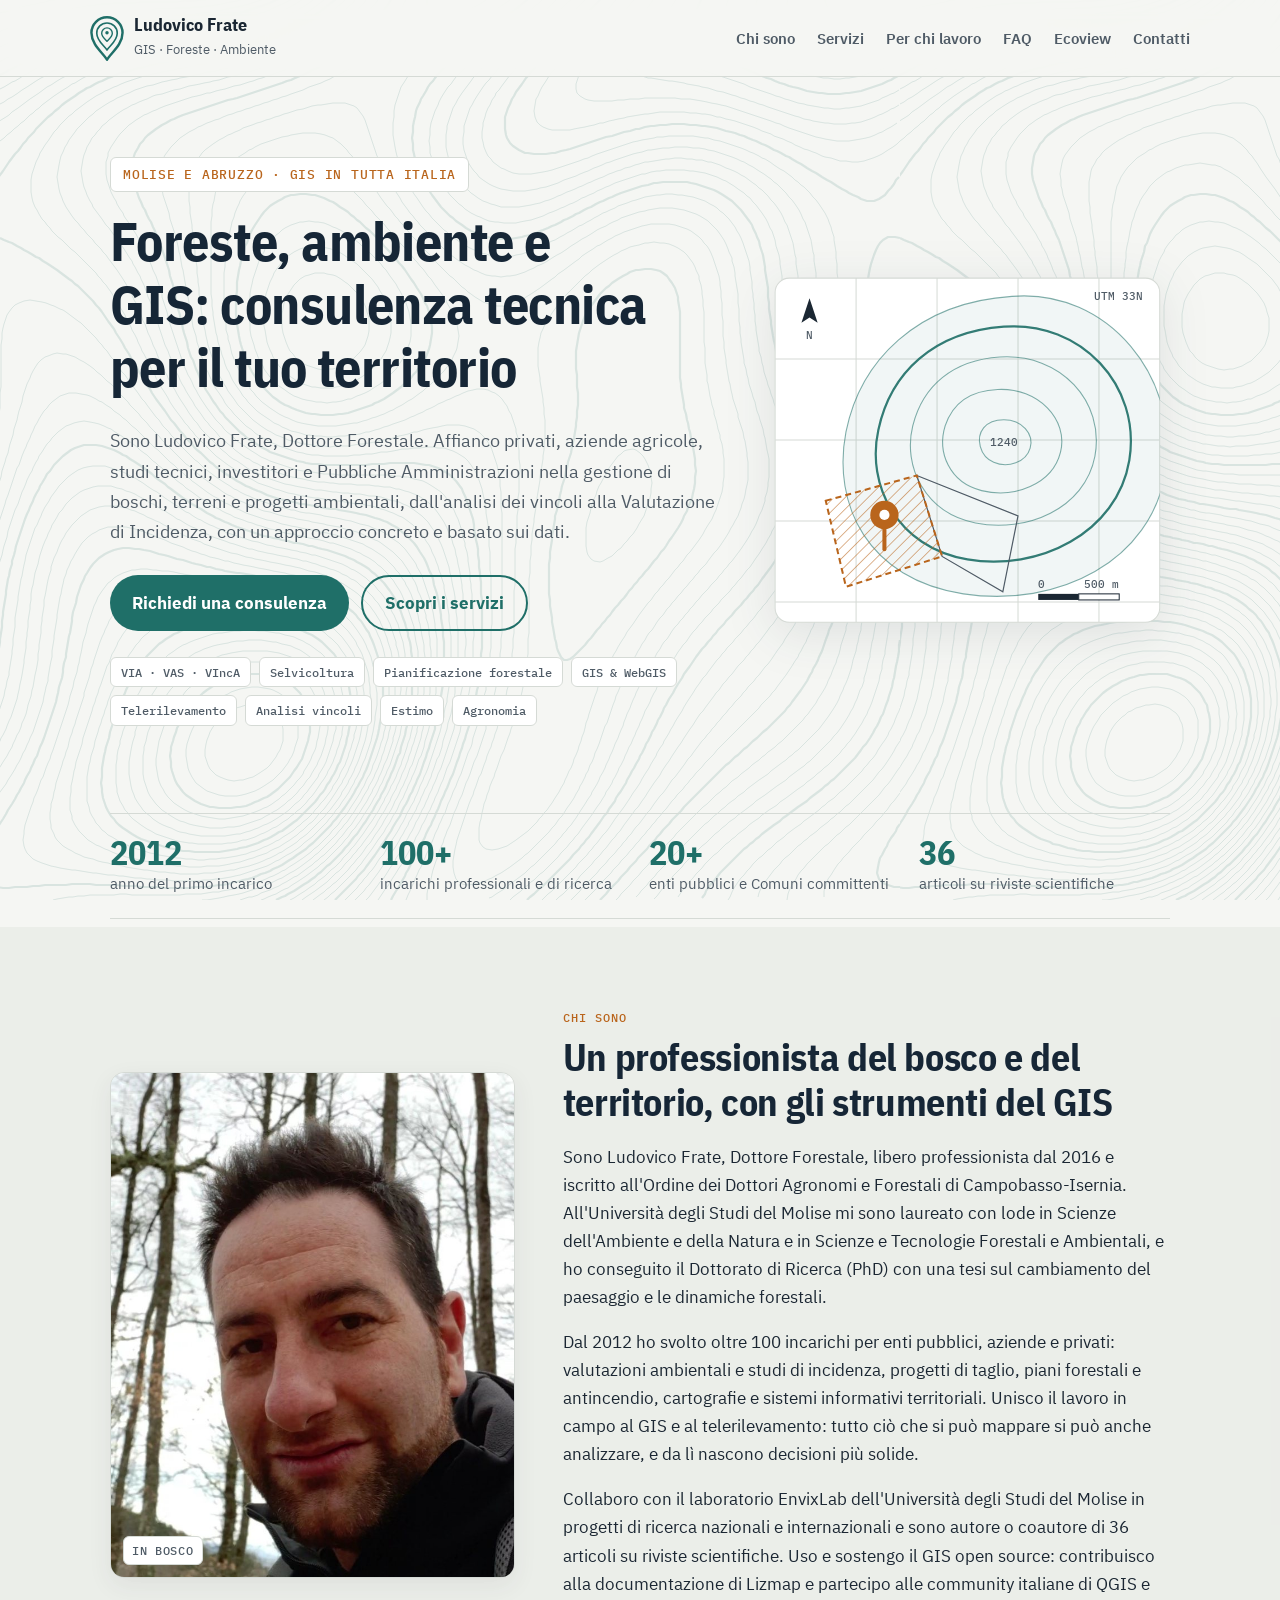
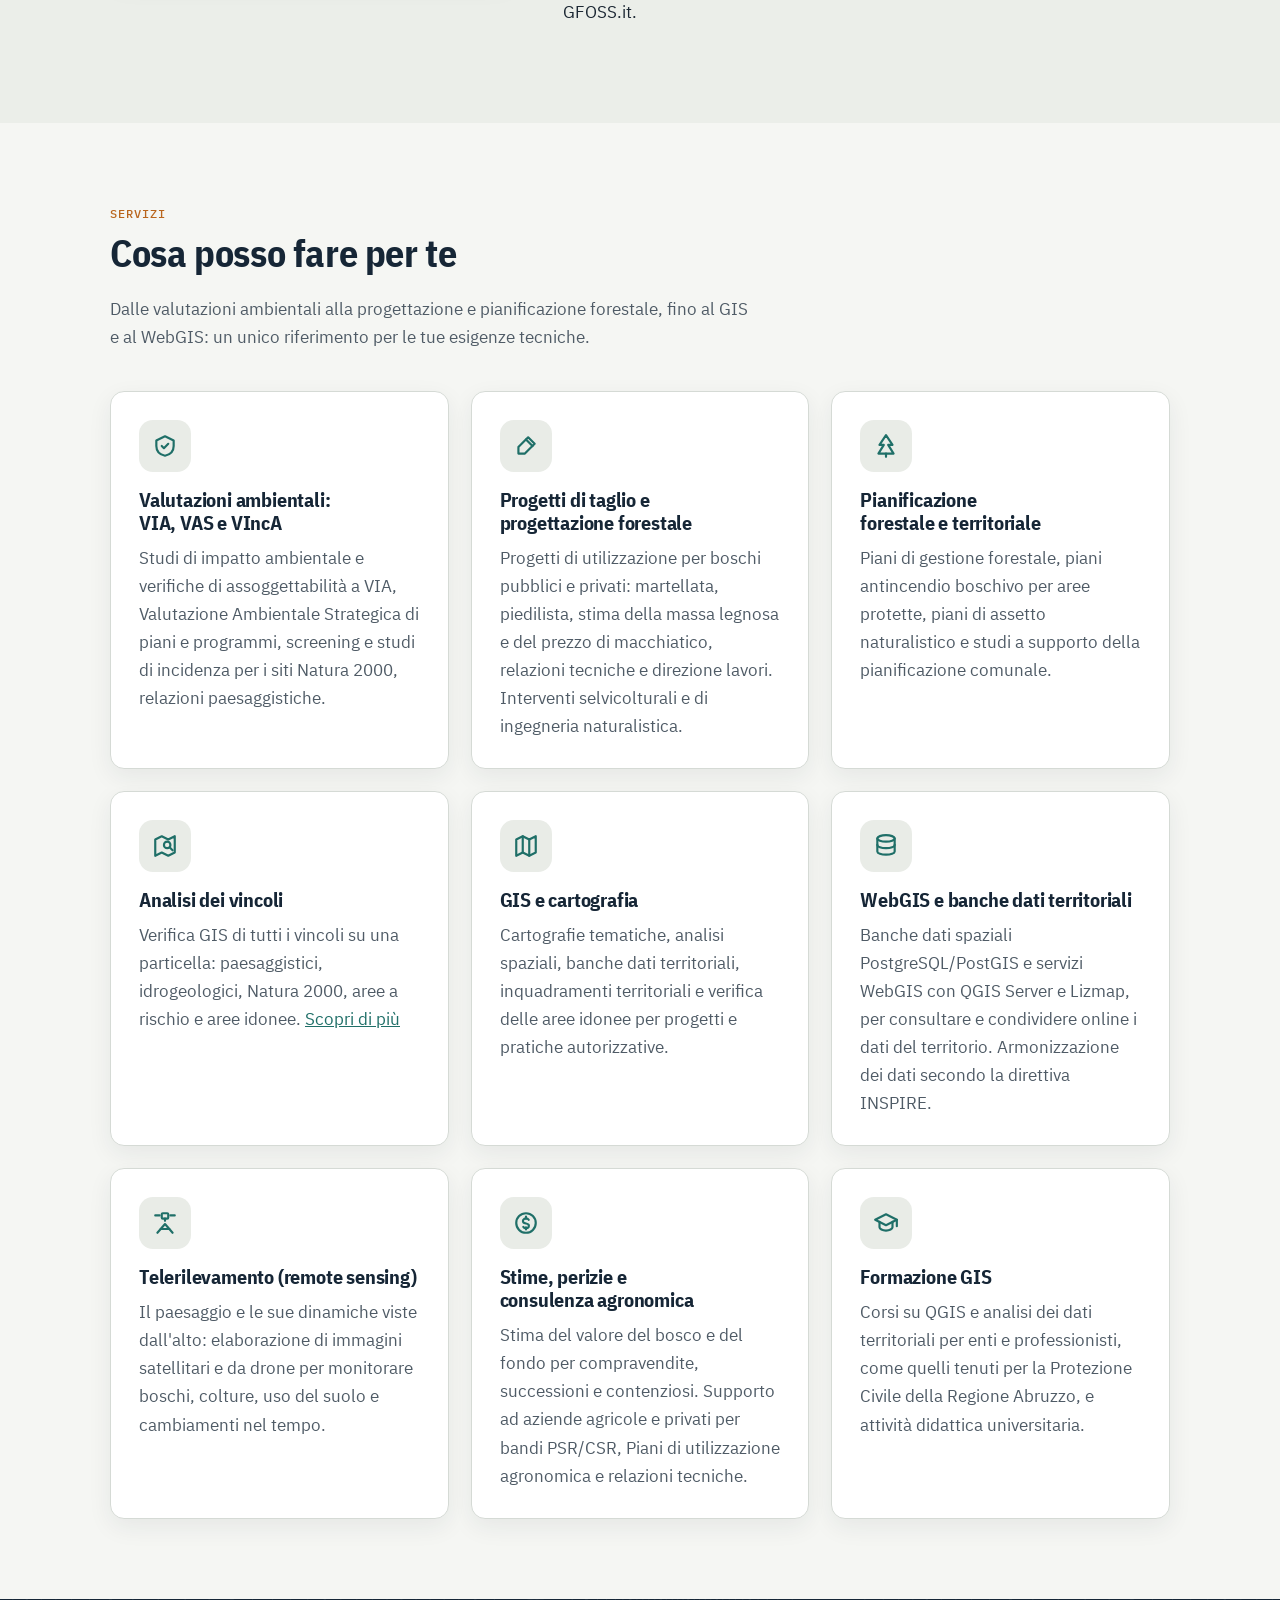
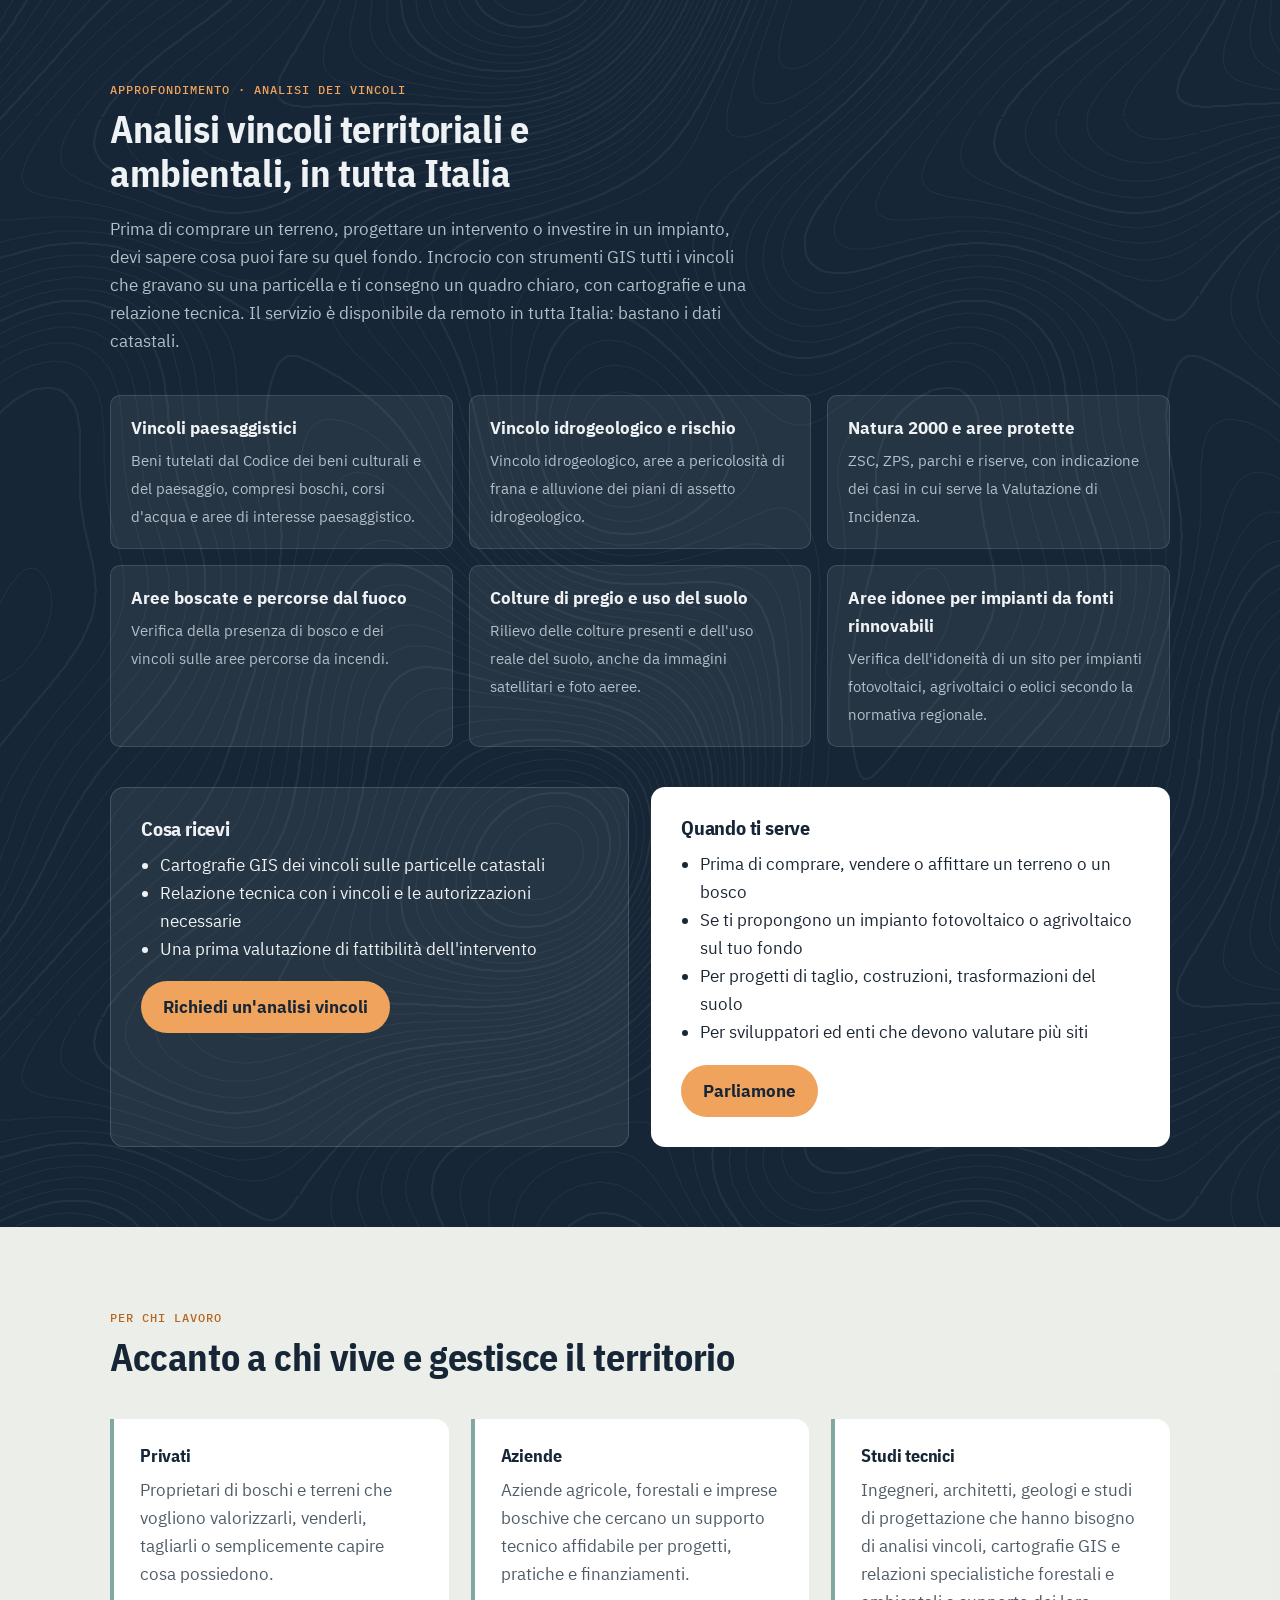
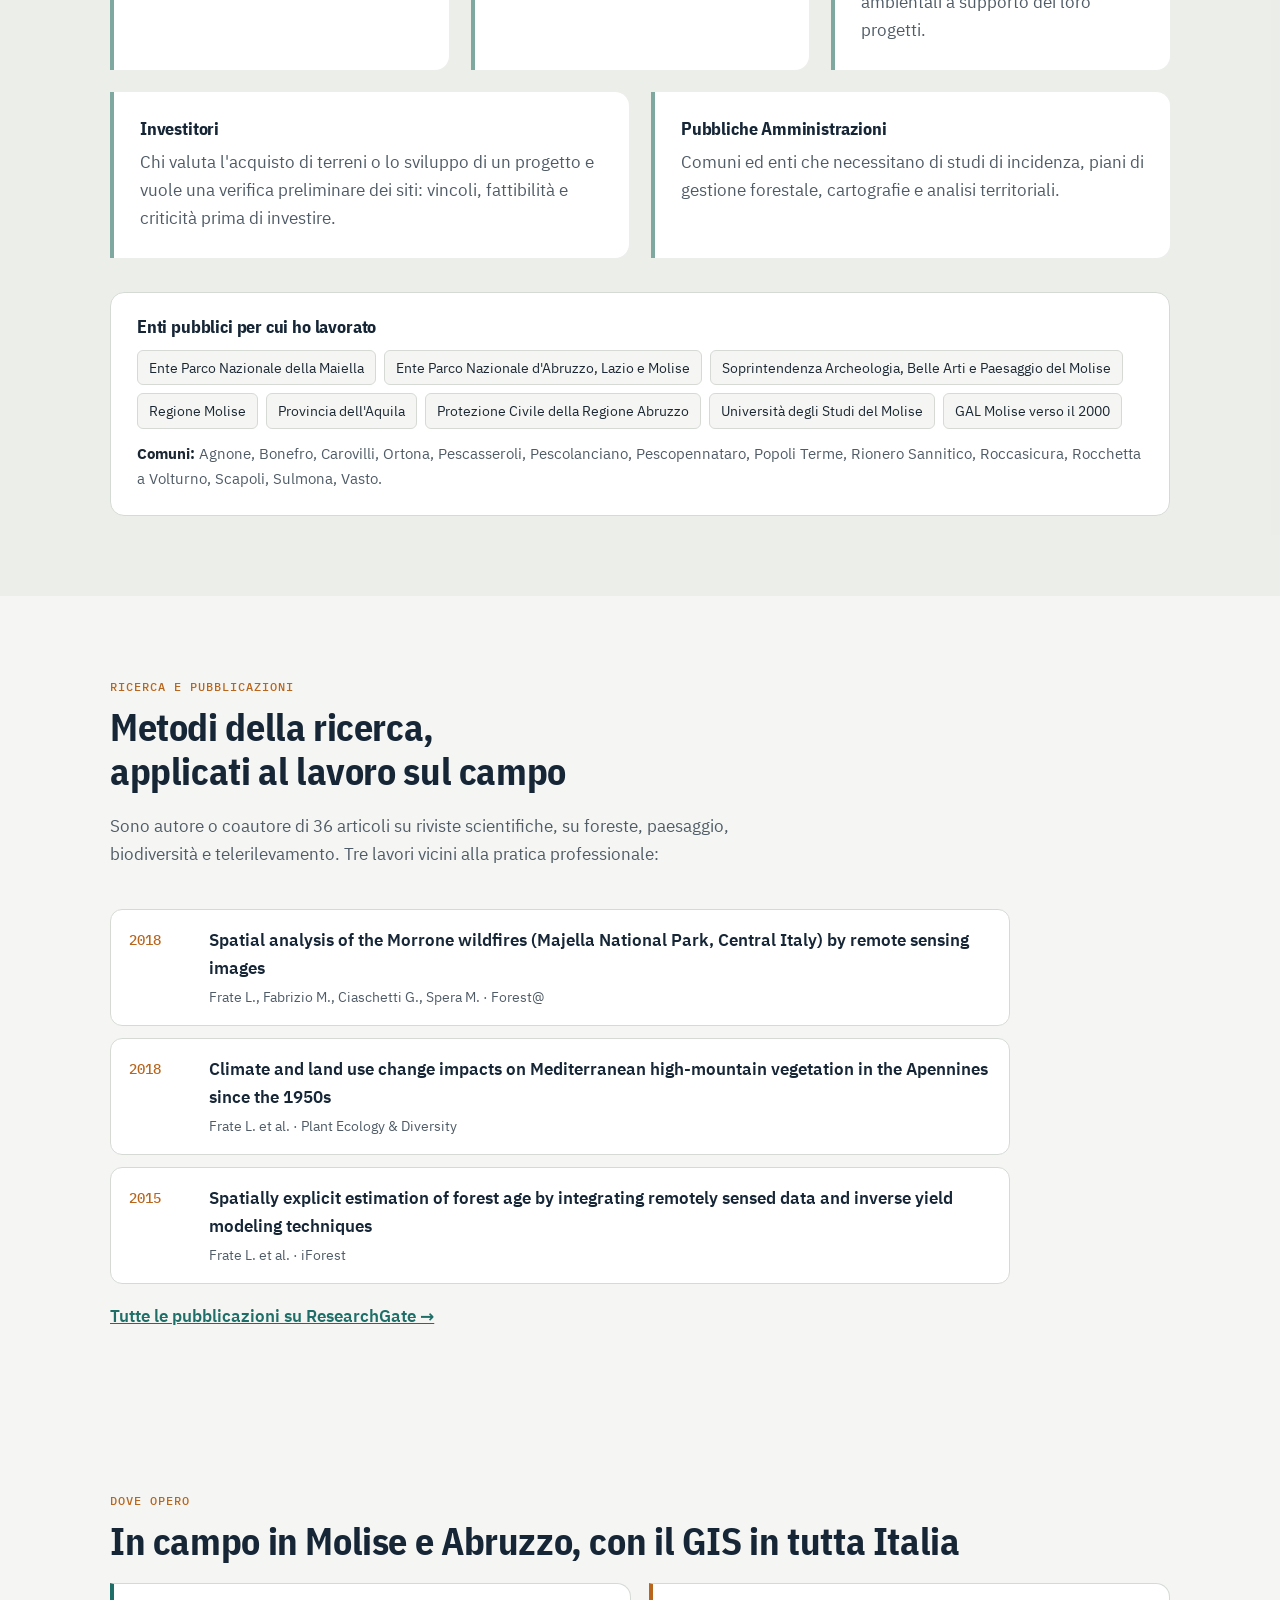
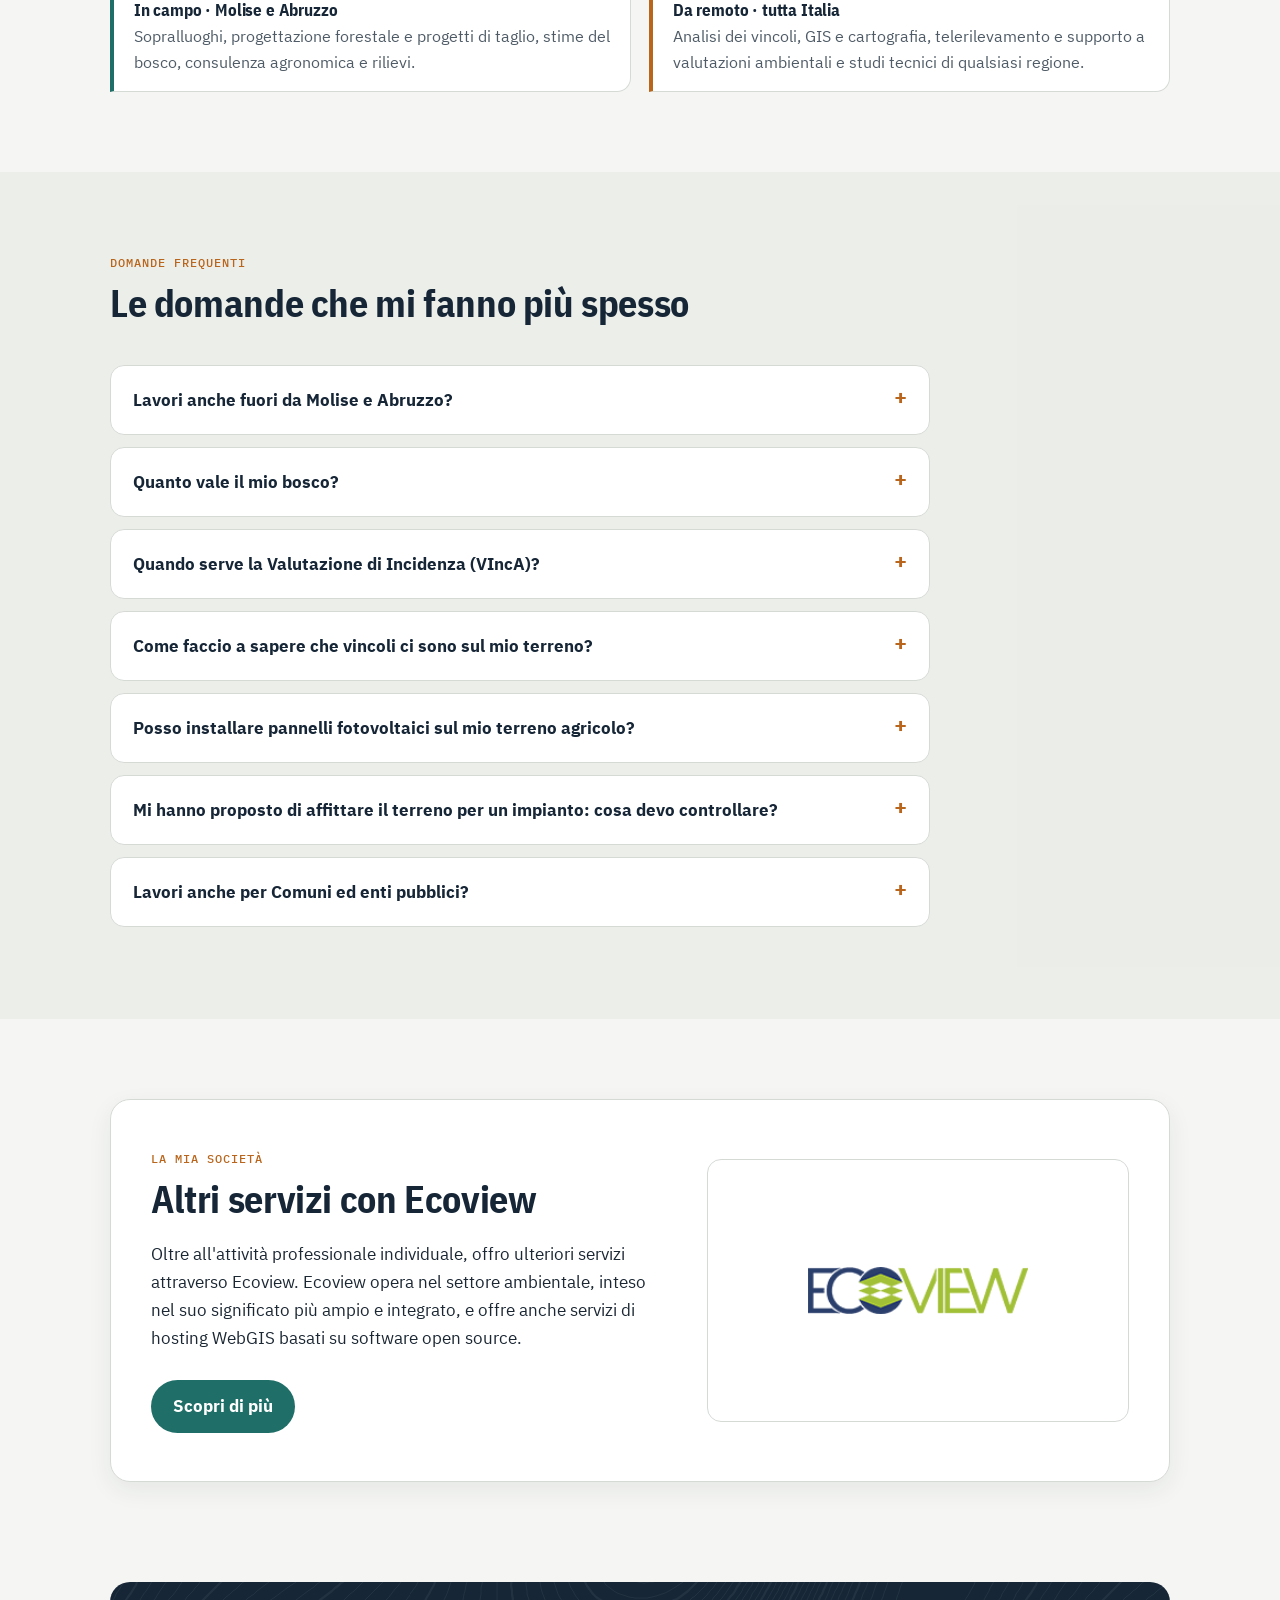
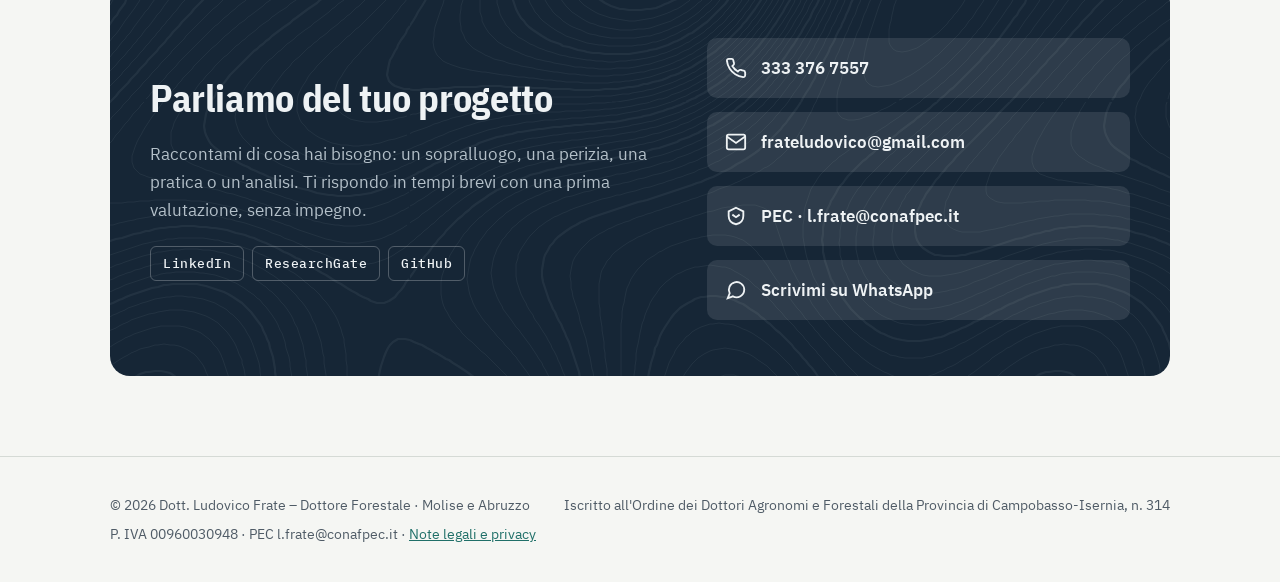
==== commit 2dda45df: "Profilo dal CV: chi sono, numeri, servizi riordinati, enti, pubblicazioni, SEO Co-Authored-By: Claud" ====
--- a/index.html
+++ b/index.html
@@ -3,9 +3,9 @@
 <head>
 <meta charset="utf-8">
 <meta name="viewport" content="width=device-width, initial-scale=1">
-<title>Ludovico Frate – Dottore Forestale | Consulenza agronomica, forestale e GIS in Molise e Abruzzo</title>
-<meta name="description" content="Dott. Ludovico Frate, Dottore Forestale. Consulenza agronomica e forestale, analisi dei vincoli territoriali e ambientali con GIS, valutazioni ambientali (VIA, VAS, VIncA), stima del valore del bosco, progetti di taglio, analisi GIS e telerilevamento per privati, aziende e Pubbliche Amministrazioni in Molise e Abruzzo, con analisi GIS e dei vincoli in tutta Italia.">
-<meta name="keywords" content="analisi vincoli terreno, analisi vincoli online, consulente GIS, analisi GIS Italia, telerilevamento, remote sensing, VIA, VAS, PSR, CSR, piano di utilizzazione agronomica, analisi vincolistica, vincoli terreno agricolo, vincolo paesaggistico, vincolo idrogeologico, verifica vincoli particella catastale, Natura 2000, aree idonee fotovoltaico, agrivoltaico Molise, agrivoltaico Abruzzo, dottore forestale Molise, dottore forestale Abruzzo, consulenza agronomica Molise, agronomia Abruzzo, valutazione di incidenza VIncA, stima valore bosco, progetto di taglio bosco, analisi GIS, GIS analyst, consulente forestale, perizia forestale">
+<title>Ludovico Frate – Dottore Forestale | Valutazioni ambientali, progettazione forestale e GIS</title>
+<meta name="description" content="Dott. Ludovico Frate, Dottore Forestale e PhD. Valutazioni ambientali (VIA, VAS, VIncA), progetti di taglio e pianificazione forestale, analisi dei vincoli, GIS, WebGIS e telerilevamento, stime e consulenza agronomica per enti pubblici, aziende e privati in Molise e Abruzzo. Oltre 100 incarichi dal 2012.">
+<meta name="keywords" content="studio di incidenza, screening di incidenza, relazione paesaggistica, piano di gestione forestale, piano antincendio boschivo, piano AIB, corsi QGIS, formazione GIS, WebGIS, Lizmap, QGIS Server, PostGIS, banche dati territoriali, analisi vincoli terreno, analisi vincoli online, consulente GIS, analisi GIS Italia, telerilevamento, remote sensing, VIA, VAS, PSR, CSR, piano di utilizzazione agronomica, analisi vincolistica, vincoli terreno agricolo, vincolo paesaggistico, vincolo idrogeologico, verifica vincoli particella catastale, Natura 2000, aree idonee fotovoltaico, agrivoltaico Molise, agrivoltaico Abruzzo, dottore forestale Molise, dottore forestale Abruzzo, consulenza agronomica Molise, agronomia Abruzzo, valutazione di incidenza VIncA, stima valore bosco, progetto di taglio bosco, analisi GIS, GIS analyst, consulente forestale, perizia forestale">
 <meta name="author" content="Ludovico Frate">
 <meta name="robots" content="index, follow">
 <meta property="og:type" content="website">
@@ -33,8 +33,10 @@
     "@type": "Person",
     "name": "Ludovico Frate",
     "jobTitle": "Dottore Forestale",
+    "honorificSuffix": "PhD",
+    "alumniOf": {"@type": "CollegeOrUniversity", "name": "Università degli Studi del Molise"},
     "memberOf": {"@type": "Organization", "name": "Ordine dei Dottori Agronomi e Forestali della Provincia di Campobasso-Isernia"},
-    "knowsAbout": ["Analisi dei vincoli territoriali", "Ecologia del paesaggio", "Valutazione di Impatto Ambientale", "Valutazione Ambientale Strategica", "Vincolo paesaggistico", "Vincolo idrogeologico", "Rete Natura 2000", "Agrivoltaico", "Agronomia", "Selvicoltura", "Valutazione di Incidenza", "Estimo forestale", "GIS", "Analisi territoriale", "Telerilevamento"]
+    "knowsAbout": ["Pianificazione forestale", "Piani antincendio boschivo", "WebGIS", "PostGIS", "QGIS", "Formazione GIS", "Analisi dei vincoli territoriali", "Ecologia del paesaggio", "Valutazione di Impatto Ambientale", "Valutazione Ambientale Strategica", "Vincolo paesaggistico", "Vincolo idrogeologico", "Rete Natura 2000", "Agrivoltaico", "Agronomia", "Selvicoltura", "Valutazione di Incidenza", "Estimo forestale", "GIS", "Analisi territoriale", "Telerilevamento"]
   },
   "email": "frateludovico@gmail.com",
   "telephone": "+39 333 376 7557",
@@ -43,7 +45,7 @@
     {"@type": "State", "name": "Abruzzo"},
     {"@type": "Country", "name": "Italia"}
   ],
-  "serviceType": ["Analisi dei vincoli territoriali e ambientali", "Telerilevamento", "VIA", "VAS", "Piani di utilizzazione agronomica", "Consulenza PSR/CSR", "Relazione vincolistica", "Verifica aree idonee impianti FER", "Relazione agronomica per impianti agrivoltaici", "Consulenza agronomica", "Consulenza forestale", "Valutazione di Incidenza VIncA", "Stima del valore del bosco", "Progetti di taglio boschivo", "Analisi GIS"],
+  "serviceType": ["Pianificazione forestale e territoriale", "WebGIS e banche dati territoriali", "Formazione GIS", "Analisi dei vincoli territoriali e ambientali", "Telerilevamento", "VIA", "VAS", "Piani di utilizzazione agronomica", "Consulenza PSR/CSR", "Relazione vincolistica", "Verifica aree idonee impianti FER", "Relazione agronomica per impianti agrivoltaici", "Consulenza agronomica", "Consulenza forestale", "Valutazione di Incidenza VIncA", "Stima del valore del bosco", "Progetti di taglio boschivo", "Analisi GIS"],
   "sameAs": ["https://www.ecoview.it/", "https://www.linkedin.com/in/ludovicofrate/", "https://www.researchgate.net/profile/Ludovico_Frate", "https://github.com/ludovico85"],
   "vatID": "IT00960030948"
 }
@@ -106,7 +108,7 @@
    "name": "Lavori anche per Comuni ed enti pubblici?",
    "acceptedAnswer": {
     "@type": "Answer",
-    "text": "Sì. Supporto le Pubbliche Amministrazioni con studi di incidenza, piani di gestione forestale, cartografie GIS e analisi del territorio, ad esempio per mappare colture di pregio, vincoli e aree idonee agli impianti da fonti rinnovabili."
+    "text": "Sì. Ho lavorato per oltre 20 enti pubblici, tra cui il Parco Nazionale della Maiella, il Parco Nazionale d'Abruzzo, Lazio e Molise, la Soprintendenza del Molise e numerosi Comuni di Molise e Abruzzo: studi di incidenza, piani forestali e antincendio, progetti di taglio, cartografie GIS e WebGIS, supporto al RUP e corsi di formazione."
    }
   }
  ]
@@ -143,14 +145,14 @@
     <div class="wrap hero-grid">
       <div>
         <span class="eyebrow">Molise e Abruzzo · GIS in tutta Italia</span>
-        <h1>Consulenza agronomica, forestale e GIS per il tuo territorio</h1>
+        <h1>Foreste, ambiente e GIS: consulenza tecnica per il tuo territorio</h1>
         <p class="lead">Sono Ludovico Frate, Dottore Forestale. Affianco privati, aziende agricole, studi tecnici, investitori e Pubbliche Amministrazioni nella gestione di boschi, terreni e progetti ambientali, dall'analisi dei vincoli alla Valutazione di Incidenza, con un approccio concreto e basato sui dati.</p>
         <div class="hero-cta">
           <a class="btn btn-primary" href="#contatti">Richiedi una consulenza</a>
           <a class="btn btn-ghost" href="#servizi">Scopri i servizi</a>
         </div>
         <ul class="tags" aria-label="Competenze">
-          <li>Agronomia</li><li>Selvicoltura</li><li>Estimo forestale</li><li>VIA · VAS · VIncA</li><li>Analisi vincoli</li><li>GIS &amp; cartografia</li><li>Telerilevamento</li>
+          <li>VIA · VAS · VIncA</li><li>Selvicoltura</li><li>Pianificazione forestale</li><li>GIS &amp; WebGIS</li><li>Telerilevamento</li><li>Analisi vincoli</li><li>Estimo</li><li>Agronomia</li>
         </ul>
       </div>
       <div class="hero-art" aria-hidden="true">
@@ -185,6 +187,18 @@
     </div>
   </section>
 
+  <!-- NUMERI -->
+  <section class="facts" aria-label="L'attività in cifre">
+    <div class="wrap">
+      <ul class="facts-list">
+        <li><b>2012</b><span>anno del primo incarico</span></li>
+        <li><b>100+</b><span>incarichi professionali e di ricerca</span></li>
+        <li><b>20+</b><span>enti pubblici e Comuni committenti</span></li>
+        <li><b>36</b><span>articoli su riviste scientifiche</span></li>
+      </ul>
+    </div>
+  </section>
+
   <!-- CHI SONO -->
   <section id="chi-sono" class="alt">
     <div class="wrap about">
@@ -192,9 +206,9 @@
       <div>
         <span class="kicker">Chi sono</span>
         <h2>Un professionista del bosco e del territorio, con gli strumenti del GIS</h2>
-        <p>Sono Ludovico Frate, Dottore Forestale, con un Dottorato di Ricerca (PhD) in Ecologia del Paesaggio. Da sempre unisco il lavoro in campo all'uso dei Sistemi Informativi Geografici (GIS) e del telerilevamento: tutto ciò che si può mappare si può anche analizzare, e da lì nascono decisioni più solide.</p>
-        <p>Mi occupo di progettazione forestale, consulenza agronomica, valutazioni ambientali (VIA, VAS, VIncA) e analisi dei vincoli territoriali, per privati, aziende, studi tecnici, investitori e Pubbliche Amministrazioni.</p>
-        <p>Collaboro inoltre con il laboratorio EnvixLab dell'Università degli Studi del Molise in progetti di ricerca nazionali e internazionali: un legame che mi permette di portare nella consulenza metodi e dati sempre aggiornati.</p>
+        <p>Sono Ludovico Frate, Dottore Forestale, libero professionista dal 2016 e iscritto all'Ordine dei Dottori Agronomi e Forestali di Campobasso-Isernia. All'Università degli Studi del Molise mi sono laureato con lode in Scienze dell'Ambiente e della Natura e in Scienze e Tecnologie Forestali e Ambientali, e ho conseguito il Dottorato di Ricerca (PhD) con una tesi sul cambiamento del paesaggio e le dinamiche forestali.</p>
+        <p>Dal 2012 ho svolto oltre 100 incarichi per enti pubblici, aziende e privati: valutazioni ambientali e studi di incidenza, progetti di taglio, piani forestali e antincendio, cartografie e sistemi informativi territoriali. Unisco il lavoro in campo al GIS e al telerilevamento: tutto ciò che si può mappare si può anche analizzare, e da lì nascono decisioni più solide.</p>
+        <p>Collaboro con il laboratorio EnvixLab dell'Università degli Studi del Molise in progetti di ricerca nazionali e internazionali e sono autore o coautore di 36 articoli su riviste scientifiche. Uso e sostengo il GIS open source: contribuisco alla documentazione di Lizmap e partecipo alle community italiane di QGIS e GFOSS.it.</p>
       </div>
     </div>
   </section>
@@ -205,33 +219,23 @@
       <div class="section-head">
         <span class="kicker">Servizi</span>
         <h2>Cosa posso fare per te</h2>
-        <p>Dalla consulenza agronomica alla pianificazione forestale, fino all'analisi territoriale con strumenti GIS: un unico riferimento per le tue esigenze tecniche.</p>
+        <p>Dalle valutazioni ambientali alla progettazione e pianificazione forestale, fino al GIS e al WebGIS: un unico riferimento per le tue esigenze tecniche.</p>
       </div>
       <div class="grid">
-        <article class="card">
-          <div class="icon"><svg width="26" height="26" viewBox="0 0 24 24" fill="none" stroke="currentColor" stroke-width="2" stroke-linecap="round" stroke-linejoin="round"><path d="M12 22V12"/><path d="M12 12C12 7 8 4 3 4c0 5 4 8 9 8z"/><path d="M12 14c0-4 3-7 9-7 0 4-3 7-9 7z"/></svg></div>
-          <h3>Consulenza agronomica</h3>
-          <p>Supporto tecnico ad aziende agricole e privati: domande e progetti per bandi PSR/CSR, Piani di utilizzazione agronomica (PUA), gestione dei terreni e delle colture, perizie e relazioni tecniche.</p>
-        </article>
-        <article class="card">
-          <div class="icon"><svg width="26" height="26" viewBox="0 0 24 24" fill="none" stroke="currentColor" stroke-width="2" stroke-linecap="round" stroke-linejoin="round"><path d="M12 2l6 9h-4l5 8H5l5-8H6z"/><path d="M12 19v3"/></svg></div>
-          <h3>Progettazione e consulenza forestale</h3>
-          <p>Progettazione delle utilizzazioni boschive per proprietari pubblici e privati, piani di gestione forestale, rilievi dendrometrici e assistenza nelle pratiche con gli enti competenti.</p>
-        </article>
-        <article class="card">
-          <div class="icon"><svg width="26" height="26" viewBox="0 0 24 24" fill="none" stroke="currentColor" stroke-width="2" stroke-linecap="round" stroke-linejoin="round"><circle cx="12" cy="12" r="9"/><path d="M14.5 9a3 3 0 0 0-5 0c-1 2 0 3 2.5 3.5S15 14 14.5 15.5a3 3 0 0 1-5 0"/><path d="M12 6v2M12 16v2"/></svg></div>
-          <h3>Stima del valore del bosco</h3>
-          <p>Perizie di stima del soprassuolo e del fondo boschivo per compravendite, successioni, divisioni ereditarie e contenziosi.</p>
-        </article>
-        <article class="card">
-          <div class="icon"><svg width="26" height="26" viewBox="0 0 24 24" fill="none" stroke="currentColor" stroke-width="2" stroke-linecap="round" stroke-linejoin="round"><path d="M14 4l6 6-9 9H5v-6z"/><path d="M12 6l6 6"/></svg></div>
-          <h3>Progetti di taglio</h3>
-          <p>Supporto alla progettazione e alla richiesta di autorizzazione dei tagli boschivi: martellate, piedilista, relazioni tecniche e direzione lavori.</p>
-        </article>
         <article class="card">
           <div class="icon"><svg width="26" height="26" viewBox="0 0 24 24" fill="none" stroke="currentColor" stroke-width="2" stroke-linecap="round" stroke-linejoin="round"><path d="M12 3l8 4v5c0 5-3.5 8-8 9-4.5-1-8-4-8-9V7z"/><path d="M9 12l2 2 4-4"/></svg></div>
           <h3>Valutazioni ambientali: VIA, VAS e VIncA</h3>
-          <p>Studi di impatto ambientale (VIA), Valutazione Ambientale Strategica (VAS) di piani e programmi, screening e studi di incidenza (VIncA) per interventi in siti Natura 2000.</p>
+          <p>Studi di impatto ambientale e verifiche di assoggettabilità a VIA, Valutazione Ambientale Strategica di piani e programmi, screening e studi di incidenza per i siti Natura 2000, relazioni paesaggistiche.</p>
+        </article>
+        <article class="card">
+          <div class="icon"><svg width="26" height="26" viewBox="0 0 24 24" fill="none" stroke="currentColor" stroke-width="2" stroke-linecap="round" stroke-linejoin="round"><path d="M14 4l6 6-9 9H5v-6z"/><path d="M12 6l6 6"/></svg></div>
+          <h3>Progetti di taglio e progettazione forestale</h3>
+          <p>Progetti di utilizzazione per boschi pubblici e privati: martellata, piedilista, stima della massa legnosa e del prezzo di macchiatico, relazioni tecniche e direzione lavori. Interventi selvicolturali e di ingegneria naturalistica.</p>
+        </article>
+        <article class="card">
+          <div class="icon"><svg width="26" height="26" viewBox="0 0 24 24" fill="none" stroke="currentColor" stroke-width="2" stroke-linecap="round" stroke-linejoin="round"><path d="M12 2l6 9h-4l5 8H5l5-8H6z"/><path d="M12 19v3"/></svg></div>
+          <h3>Pianificazione forestale e territoriale</h3>
+          <p>Piani di gestione forestale, piani antincendio boschivo per aree protette, piani di assetto naturalistico e studi a supporto della pianificazione comunale.</p>
         </article>
         <article class="card">
           <div class="icon"><svg width="26" height="26" viewBox="0 0 24 24" fill="none" stroke="currentColor" stroke-width="2" stroke-linecap="round" stroke-linejoin="round"><path d="M3 6l6-3 6 3 6-3v15l-6 3-6-3-6 3z"/><circle cx="14" cy="11" r="3"/><path d="M16.2 13.2L19 16"/></svg></div>
@@ -244,9 +248,24 @@
           <p>Cartografie tematiche, analisi spaziali, banche dati territoriali, inquadramenti territoriali e verifica delle aree idonee per progetti e pratiche autorizzative.</p>
         </article>
         <article class="card">
+          <div class="icon"><svg width="26" height="26" viewBox="0 0 24 24" fill="none" stroke="currentColor" stroke-width="2" stroke-linecap="round" stroke-linejoin="round"><ellipse cx="12" cy="5" rx="8" ry="3"/><path d="M4 5v6c0 1.7 3.6 3 8 3s8-1.3 8-3V5"/><path d="M4 11v6c0 1.7 3.6 3 8 3s8-1.3 8-3v-6"/></svg></div>
+          <h3>WebGIS e banche dati territoriali</h3>
+          <p>Banche dati spaziali PostgreSQL/PostGIS e servizi WebGIS con QGIS Server e Lizmap, per consultare e condividere online i dati del territorio. Armonizzazione dei dati secondo la direttiva INSPIRE.</p>
+        </article>
+        <article class="card">
           <div class="icon"><svg width="26" height="26" viewBox="0 0 24 24" fill="none" stroke="currentColor" stroke-width="2" stroke-linecap="round" stroke-linejoin="round"><rect x="9" y="3" width="6" height="5" rx="1"/><path d="M3 5h4M17 5h4M12 8v2"/><path d="M5 21l7-8 7 8"/><path d="M8 17.5h8"/></svg></div>
           <h3>Telerilevamento (remote sensing)</h3>
           <p>Il paesaggio e le sue dinamiche viste dall'alto: elaborazione di immagini satellitari e da drone per monitorare boschi, colture, uso del suolo e cambiamenti nel tempo.</p>
+        </article>
+        <article class="card">
+          <div class="icon"><svg width="26" height="26" viewBox="0 0 24 24" fill="none" stroke="currentColor" stroke-width="2" stroke-linecap="round" stroke-linejoin="round"><circle cx="12" cy="12" r="9"/><path d="M14.5 9a3 3 0 0 0-5 0c-1 2 0 3 2.5 3.5S15 14 14.5 15.5a3 3 0 0 1-5 0"/><path d="M12 6v2M12 16v2"/></svg></div>
+          <h3>Stime, perizie e consulenza agronomica</h3>
+          <p>Stima del valore del bosco e del fondo per compravendite, successioni e contenziosi. Supporto ad aziende agricole e privati per bandi PSR/CSR, Piani di utilizzazione agronomica e relazioni tecniche.</p>
+        </article>
+        <article class="card">
+          <div class="icon"><svg width="26" height="26" viewBox="0 0 24 24" fill="none" stroke="currentColor" stroke-width="2" stroke-linecap="round" stroke-linejoin="round"><path d="M2 9l10-5 10 5-10 5z"/><path d="M6 11v5c0 1.5 2.7 3 6 3s6-1.5 6-3v-5"/><path d="M22 9v6"/></svg></div>
+          <h3>Formazione GIS</h3>
+          <p>Corsi su QGIS e analisi dei dati territoriali per enti e professionisti, come quelli tenuti per la Protezione Civile della Regione Abruzzo, e attività didattica universitaria.</p>
         </article>
       </div>
     </div>
@@ -306,6 +325,30 @@
         <div class="aud"><h3>Investitori</h3><p>Chi valuta l'acquisto di terreni o lo sviluppo di un progetto e vuole una verifica preliminare dei siti: vincoli, fattibilità e criticità prima di investire.</p></div>
         <div class="aud"><h3>Pubbliche Amministrazioni</h3><p>Comuni ed enti che necessitano di studi di incidenza, piani di gestione forestale, cartografie e analisi territoriali.</p></div>
       </div>
+      <div class="enti">
+        <h3>Enti pubblici per cui ho lavorato</h3>
+        <ul>
+          <li>Ente Parco Nazionale della Maiella</li><li>Ente Parco Nazionale d'Abruzzo, Lazio e Molise</li><li>Soprintendenza Archeologia, Belle Arti e Paesaggio del Molise</li><li>Regione Molise</li><li>Provincia dell'Aquila</li><li>Protezione Civile della Regione Abruzzo</li><li>Università degli Studi del Molise</li><li>GAL Molise verso il 2000</li>
+        </ul>
+        <p class="enti-comuni"><b>Comuni:</b> Agnone, Bonefro, Carovilli, Ortona, Pescasseroli, Pescolanciano, Pescopennataro, Popoli Terme, Rionero Sannitico, Roccasicura, Rocchetta a Volturno, Scapoli, Sulmona, Vasto.</p>
+      </div>
+    </div>
+  </section>
+
+  <!-- RICERCA -->
+  <section id="ricerca">
+    <div class="wrap">
+      <div class="section-head">
+        <span class="kicker">Ricerca e pubblicazioni</span>
+        <h2>Metodi della ricerca, applicati al lavoro sul campo</h2>
+        <p>Sono autore o coautore di 36 articoli su riviste scientifiche, su foreste, paesaggio, biodiversità e telerilevamento. Tre lavori vicini alla pratica professionale:</p>
+      </div>
+      <ul class="pubs">
+        <li><span class="pub-y">2018</span><div><a href="https://doi.org/10.3832/efor2775-015" target="_blank" rel="noopener">Spatial analysis of the Morrone wildfires (Majella National Park, Central Italy) by remote sensing images</a><span>Frate L., Fabrizio M., Ciaschetti G., Spera M. · Forest@</span></div></li>
+        <li><span class="pub-y">2018</span><div><a href="https://doi.org/10.1080/17550874.2018.1473521" target="_blank" rel="noopener">Climate and land use change impacts on Mediterranean high-mountain vegetation in the Apennines since the 1950s</a><span>Frate L. et al. · Plant Ecology &amp; Diversity</span></div></li>
+        <li><span class="pub-y">2015</span><div><a href="https://doi.org/10.3832/ifor1529-008" target="_blank" rel="noopener">Spatially explicit estimation of forest age by integrating remotely sensed data and inverse yield modeling techniques</a><span>Frate L. et al. · iForest</span></div></li>
+      </ul>
+      <p class="pubs-more"><a href="https://www.researchgate.net/profile/Ludovico_Frate" target="_blank" rel="noopener">Tutte le pubblicazioni su ResearchGate →</a></p>
     </div>
   </section>
 
@@ -343,7 +386,7 @@
         <details><summary>Come faccio a sapere che vincoli ci sono sul mio terreno?</summary><p>Partendo dai dati catastali della particella incrocio con strumenti GIS le cartografie ufficiali dei vincoli: paesaggistici, idrogeologici, Natura 2000 e aree protette, aree a rischio frana e alluvione, aree boscate e percorse dal fuoco, aree idonee per impianti da fonti rinnovabili. Il risultato è una relazione con le cartografie che ti dice cosa puoi fare sul fondo e quali autorizzazioni servono.</p></details>
         <details><summary>Posso installare pannelli fotovoltaici sul mio terreno agricolo?</summary><p>Dipende dal tipo di impianto e dal terreno. Oggi in zona agricola il fotovoltaico a terra tradizionale è ammesso solo in casi limitati, ad esempio nelle aree idonee individuate dalla legge, mentre l'agrivoltaico con moduli sollevati, che permette di continuare a coltivare o pascolare, resta possibile con le autorizzazioni previste. Una verifica agronomica e cartografica del terreno chiarisce quale strada è percorribile.</p></details>
         <details><summary>Mi hanno proposto di affittare il terreno per un impianto: cosa devo controllare?</summary><p>Prima di firmare conviene capire se il terreno è davvero idoneo, che vincoli ha, quanto vale e quali impegni comporta il contratto, ad esempio la durata, la gestione agricola sotto i pannelli e il ripristino a fine vita dell'impianto. Una valutazione tecnica indipendente ti aiuta a trattare con lo sviluppatore con le informazioni giuste.</p></details>
-        <details><summary>Lavori anche per Comuni ed enti pubblici?</summary><p>Sì. Supporto le Pubbliche Amministrazioni con studi di incidenza, piani di gestione forestale, cartografie GIS e analisi del territorio, ad esempio per mappare colture di pregio, vincoli e aree idonee agli impianti da fonti rinnovabili.</p></details>
+        <details><summary>Lavori anche per Comuni ed enti pubblici?</summary><p>Sì. Ho lavorato per oltre 20 enti pubblici, tra cui il Parco Nazionale della Maiella, il Parco Nazionale d'Abruzzo, Lazio e Molise, la Soprintendenza del Molise e numerosi Comuni di Molise e Abruzzo: studi di incidenza, piani forestali e antincendio, progetti di taglio, cartografie GIS e WebGIS, supporto al RUP e corsi di formazione.</p></details>
       </div>
     </div>
   </section>
@@ -355,7 +398,7 @@
         <div>
           <span class="kicker">La mia società</span>
           <h2>Altri servizi con Ecoview</h2>
-          <p>Oltre all'attività professionale individuale, offro ulteriori servizi attraverso Ecoview. Ecoview opera nel settore ambientale, inteso nel suo significato più ampio e integrato.</p>
+          <p>Oltre all'attività professionale individuale, offro ulteriori servizi attraverso Ecoview. Ecoview opera nel settore ambientale, inteso nel suo significato più ampio e integrato, e offre anche servizi di hosting WebGIS basati su software open source.</p>
           <div class="hero-cta">
             <a class="btn btn-primary" href="https://www.ecoview.it/" target="_blank" rel="noopener">Scopri di più</a>
           </div>
@@ -398,5 +441,6 @@
   </div>
 </footer>
 <script>try{document.getElementById('y').textContent=new Date().getFullYear()}catch(e){}</script>
+<script data-goatcounter="https://ludovicofrate.goatcounter.com/count" async src="https://gc.zgo.at/count.js"></script>
 </body>
 </html>
--- a/style.css
+++ b/style.css
@@ -128,7 +128,7 @@
 @media (max-width:760px){.about{grid-template-columns:1fr}.portrait{max-width:280px}}
 
 /* Services */
-.grid{display:grid;grid-template-columns:repeat(4,1fr);gap:22px}
+.grid{display:grid;grid-template-columns:repeat(3,1fr);gap:22px}
 @media (max-width:1000px){.grid{grid-template-columns:repeat(2,1fr)}}
 @media (max-width:620px){.grid{grid-template-columns:1fr}}
 .card{background:var(--surface);border:1px solid var(--line);border-radius:var(--radius);padding:28px;box-shadow:var(--shadow);transition:transform .2s}
@@ -213,3 +213,27 @@
 
 footer{padding:36px 0;color:var(--ink-soft);font-size:.9rem;border-top:1px solid var(--line)}
 footer .wrap{display:flex;flex-wrap:wrap;justify-content:space-between;gap:6px 24px}
+
+/* Numeri */
+.facts{padding-block:0 8px}
+.facts-list{list-style:none;margin:0;padding:22px 0;display:grid;grid-template-columns:repeat(4,1fr);gap:18px;border-top:1px solid var(--line);border-bottom:1px solid var(--line)}
+.facts-list li{display:grid;gap:2px}
+.facts-list b{font-family:var(--f-head);font-size:2.1rem;line-height:1;color:var(--forest);font-variant-numeric:tabular-nums}
+.facts-list span{font-size:.92rem;color:var(--ink-soft)}
+@media (max-width:760px){.facts-list{grid-template-columns:repeat(2,1fr)}}
+/* Enti */
+.enti{margin-top:34px;padding:24px 26px;background:var(--surface);border:1px solid var(--line);border-radius:var(--radius)}
+.enti h3{font-size:1.1rem;margin-bottom:12px}
+.enti ul{list-style:none;margin:0 0 12px;padding:0;display:flex;flex-wrap:wrap;gap:8px}
+.enti li{font-size:.9rem;padding:5px 11px;border:1px solid var(--line);border-radius:6px;background:var(--bg);color:var(--ink)}
+.enti-comuni{margin:0;color:var(--ink-soft);font-size:.95rem}
+.enti-comuni b{color:var(--ink)}
+/* Pubblicazioni */
+.pubs{list-style:none;margin:0;padding:0;display:grid;gap:12px;max-width:900px}
+.pubs li{display:grid;grid-template-columns:64px minmax(0,1fr);gap:16px;padding:16px 18px;background:var(--surface);border:1px solid var(--line);border-radius:12px}
+.pub-y{font-family:var(--f-mono);color:var(--clay);font-size:.9rem;padding-top:2px}
+.pubs a{font-weight:600;color:var(--forest-deep);text-decoration:none}
+.pubs a:hover{text-decoration:underline}
+.pubs li span:not(.pub-y){display:block;font-size:.88rem;color:var(--ink-soft);margin-top:4px}
+.pubs-more{margin:18px 0 0}
+.pubs-more a{font-weight:600}
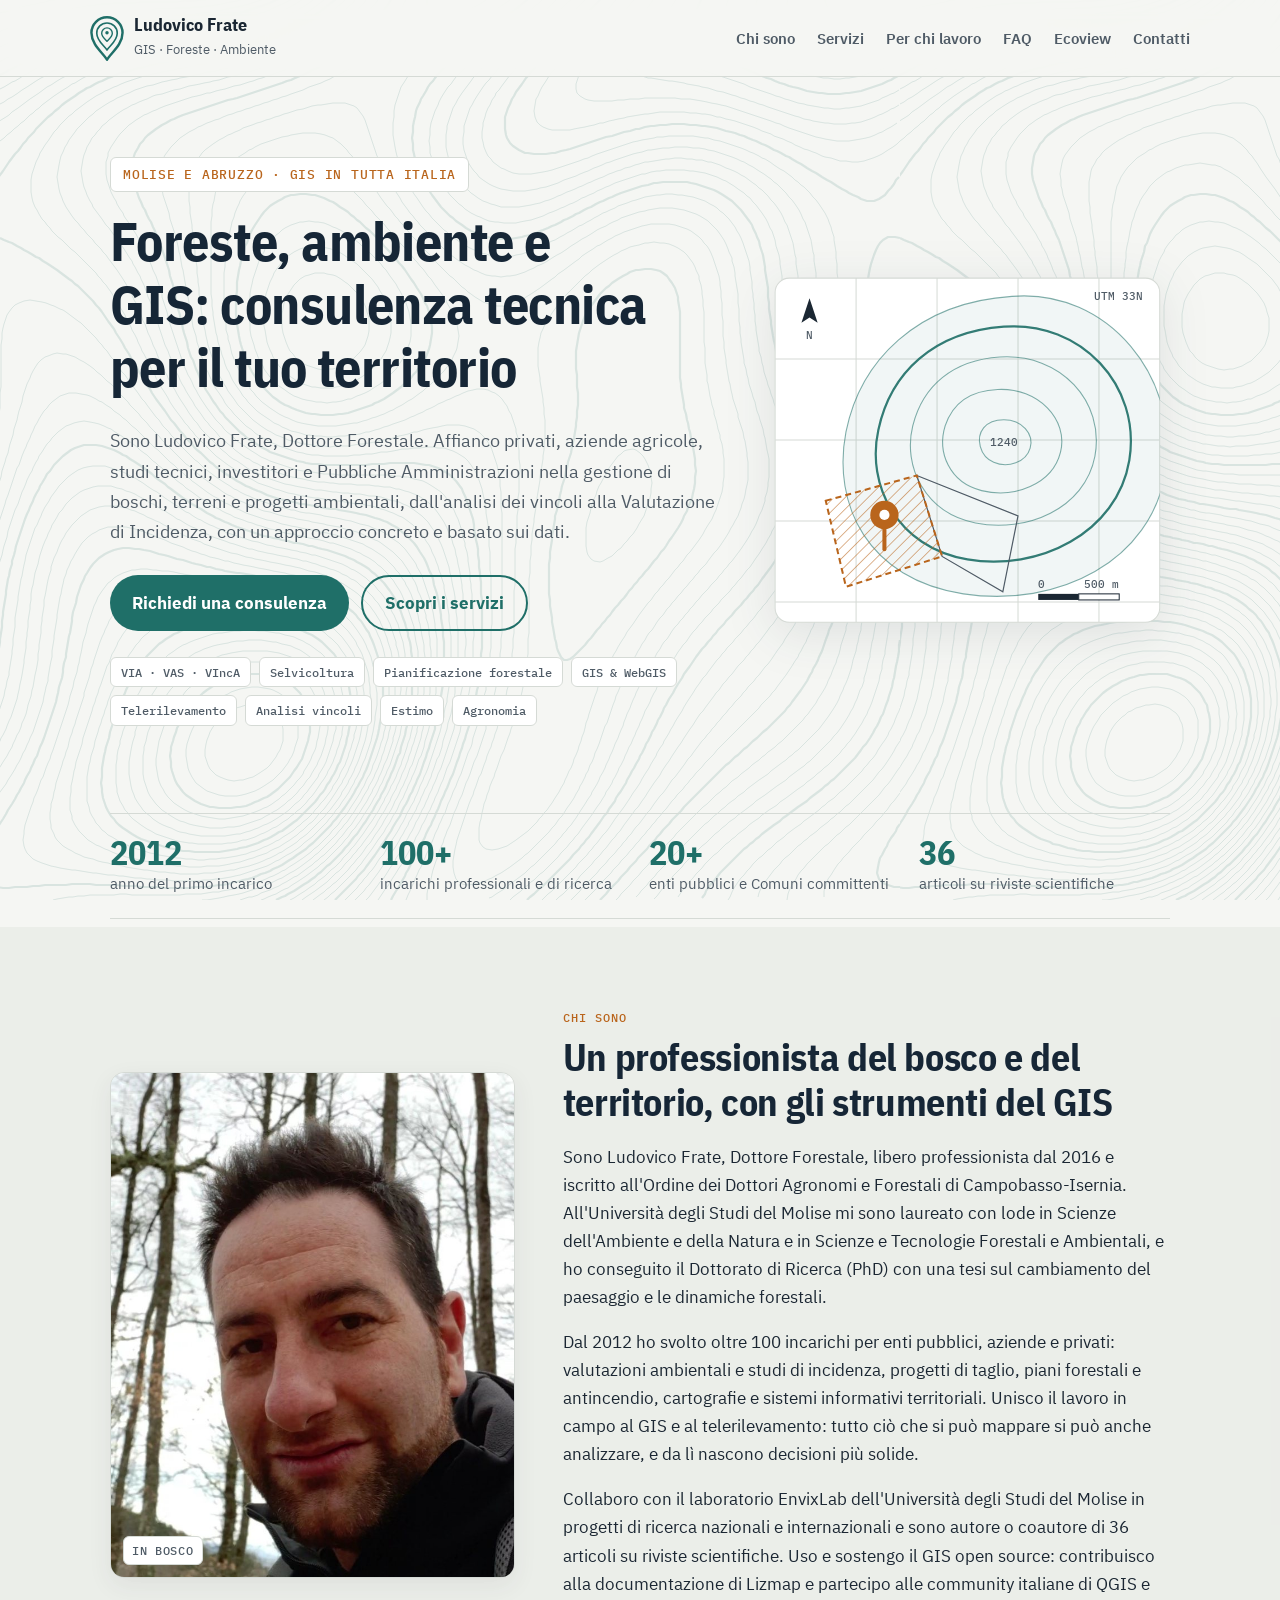
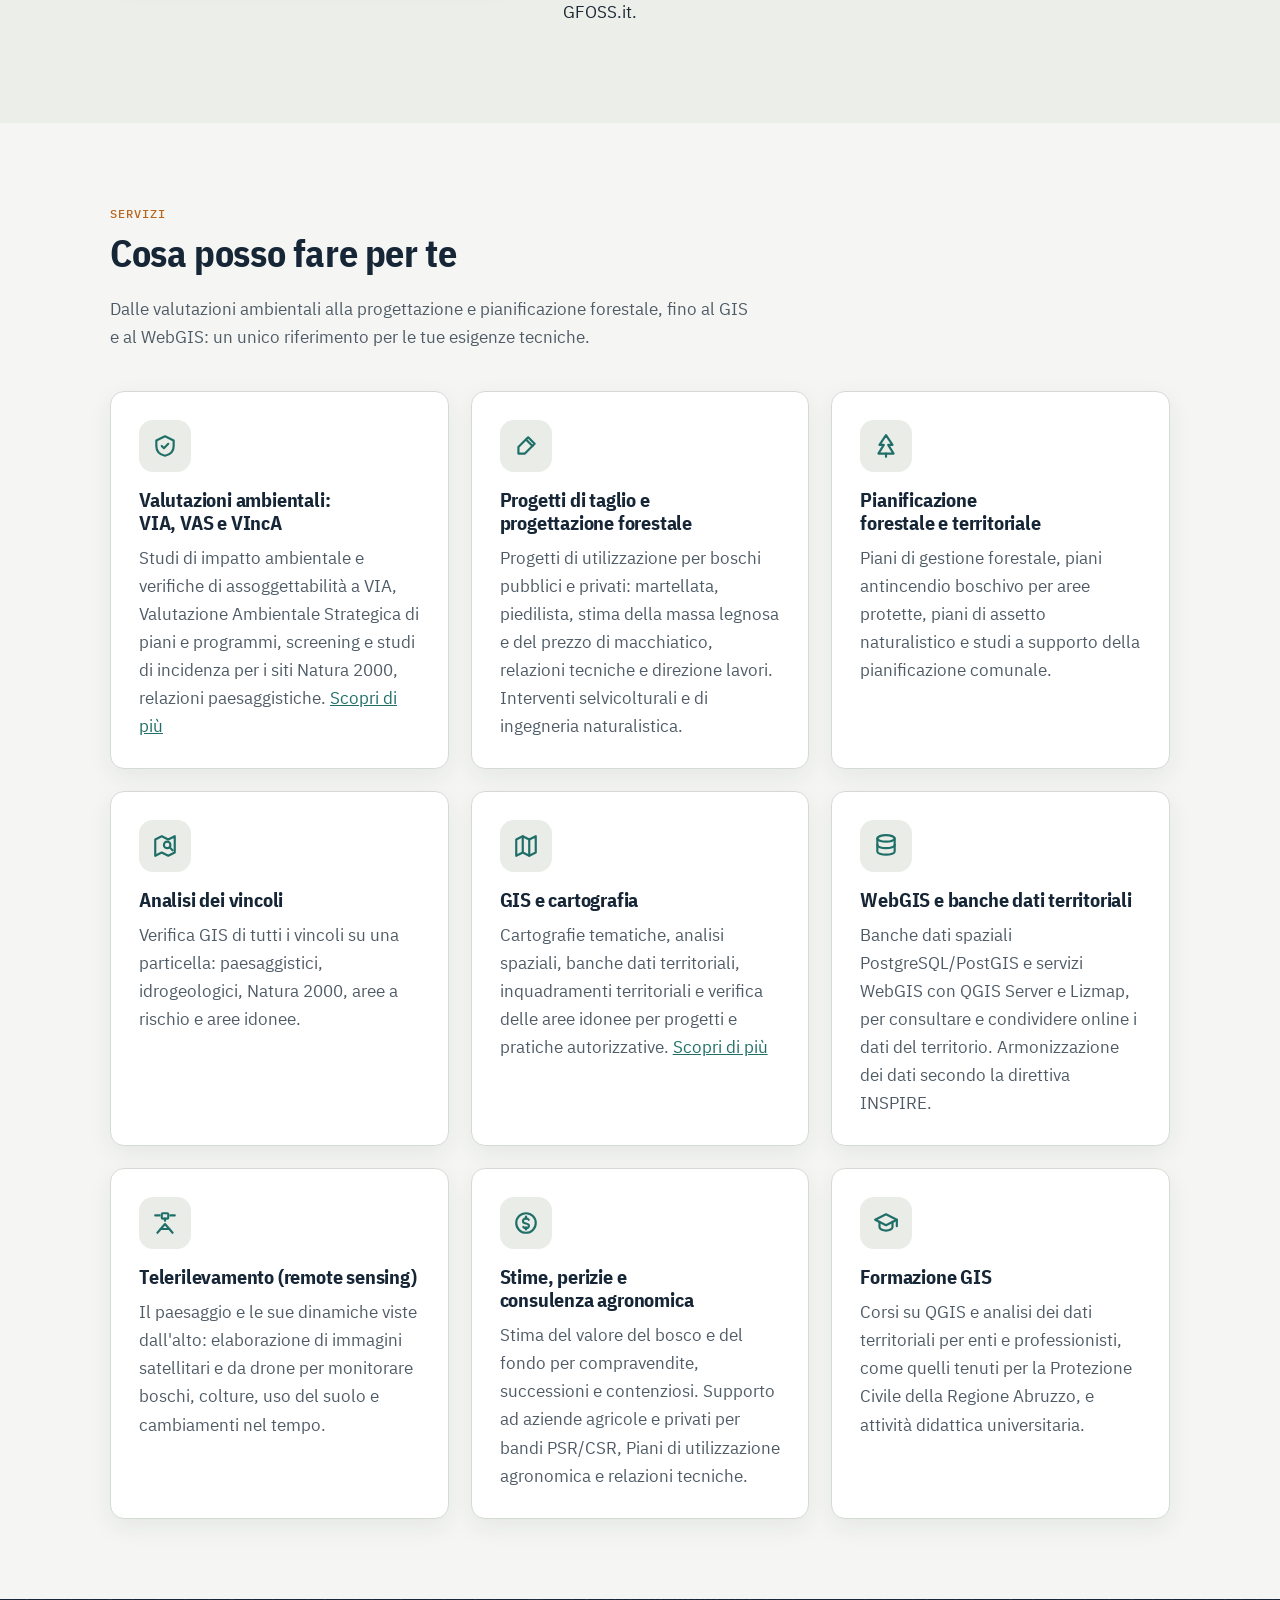
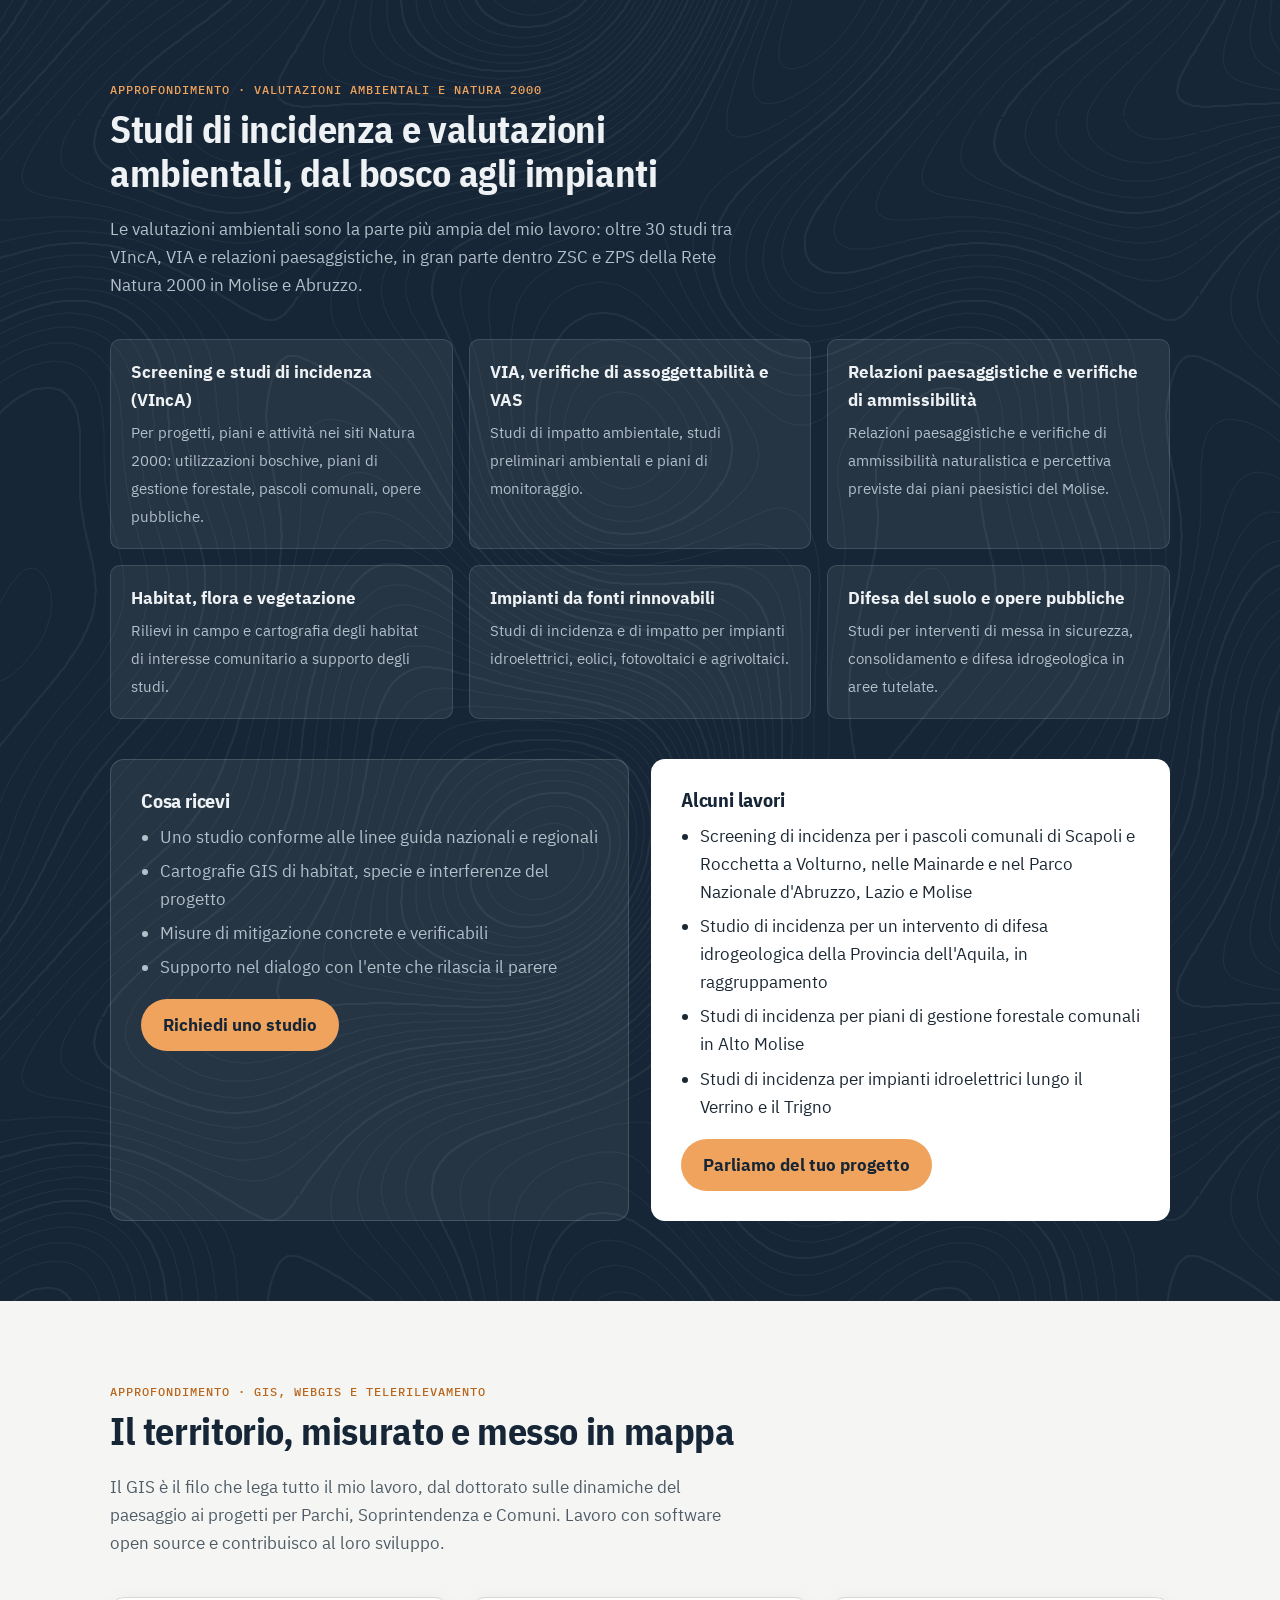
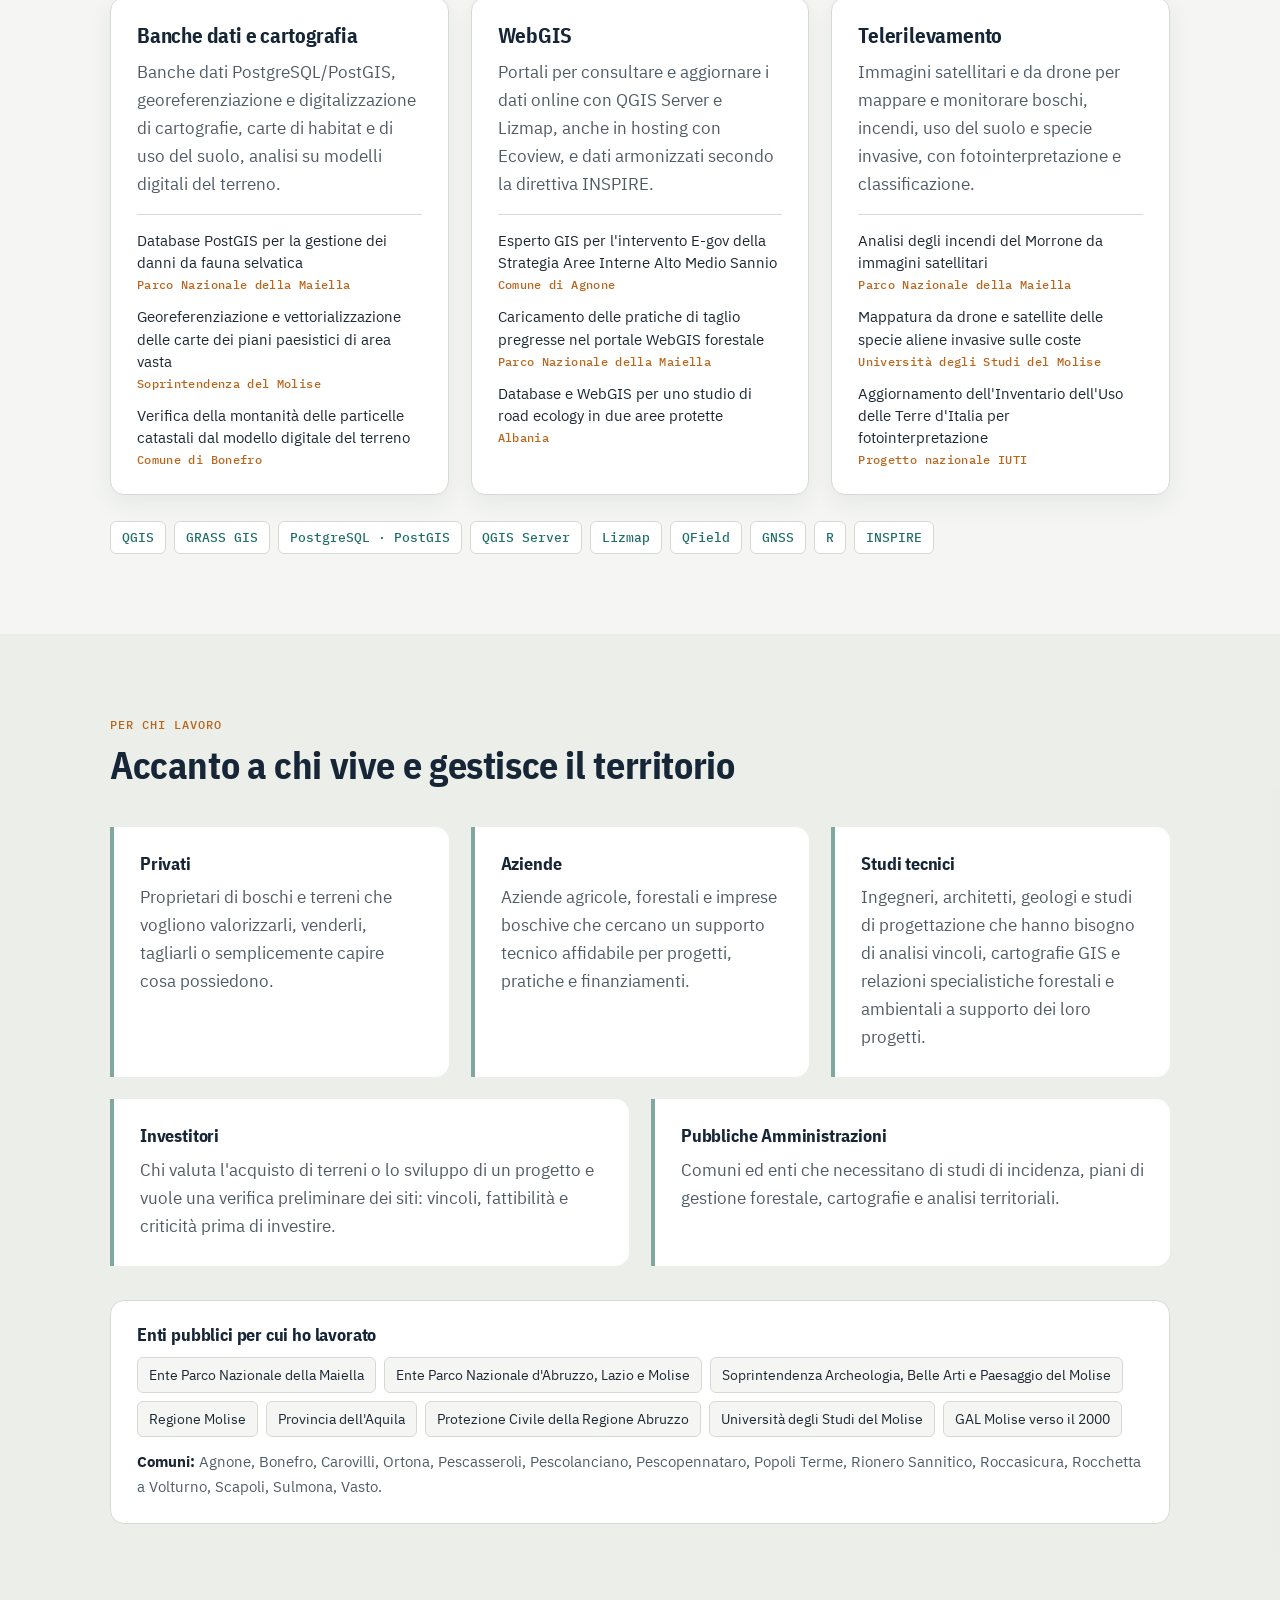
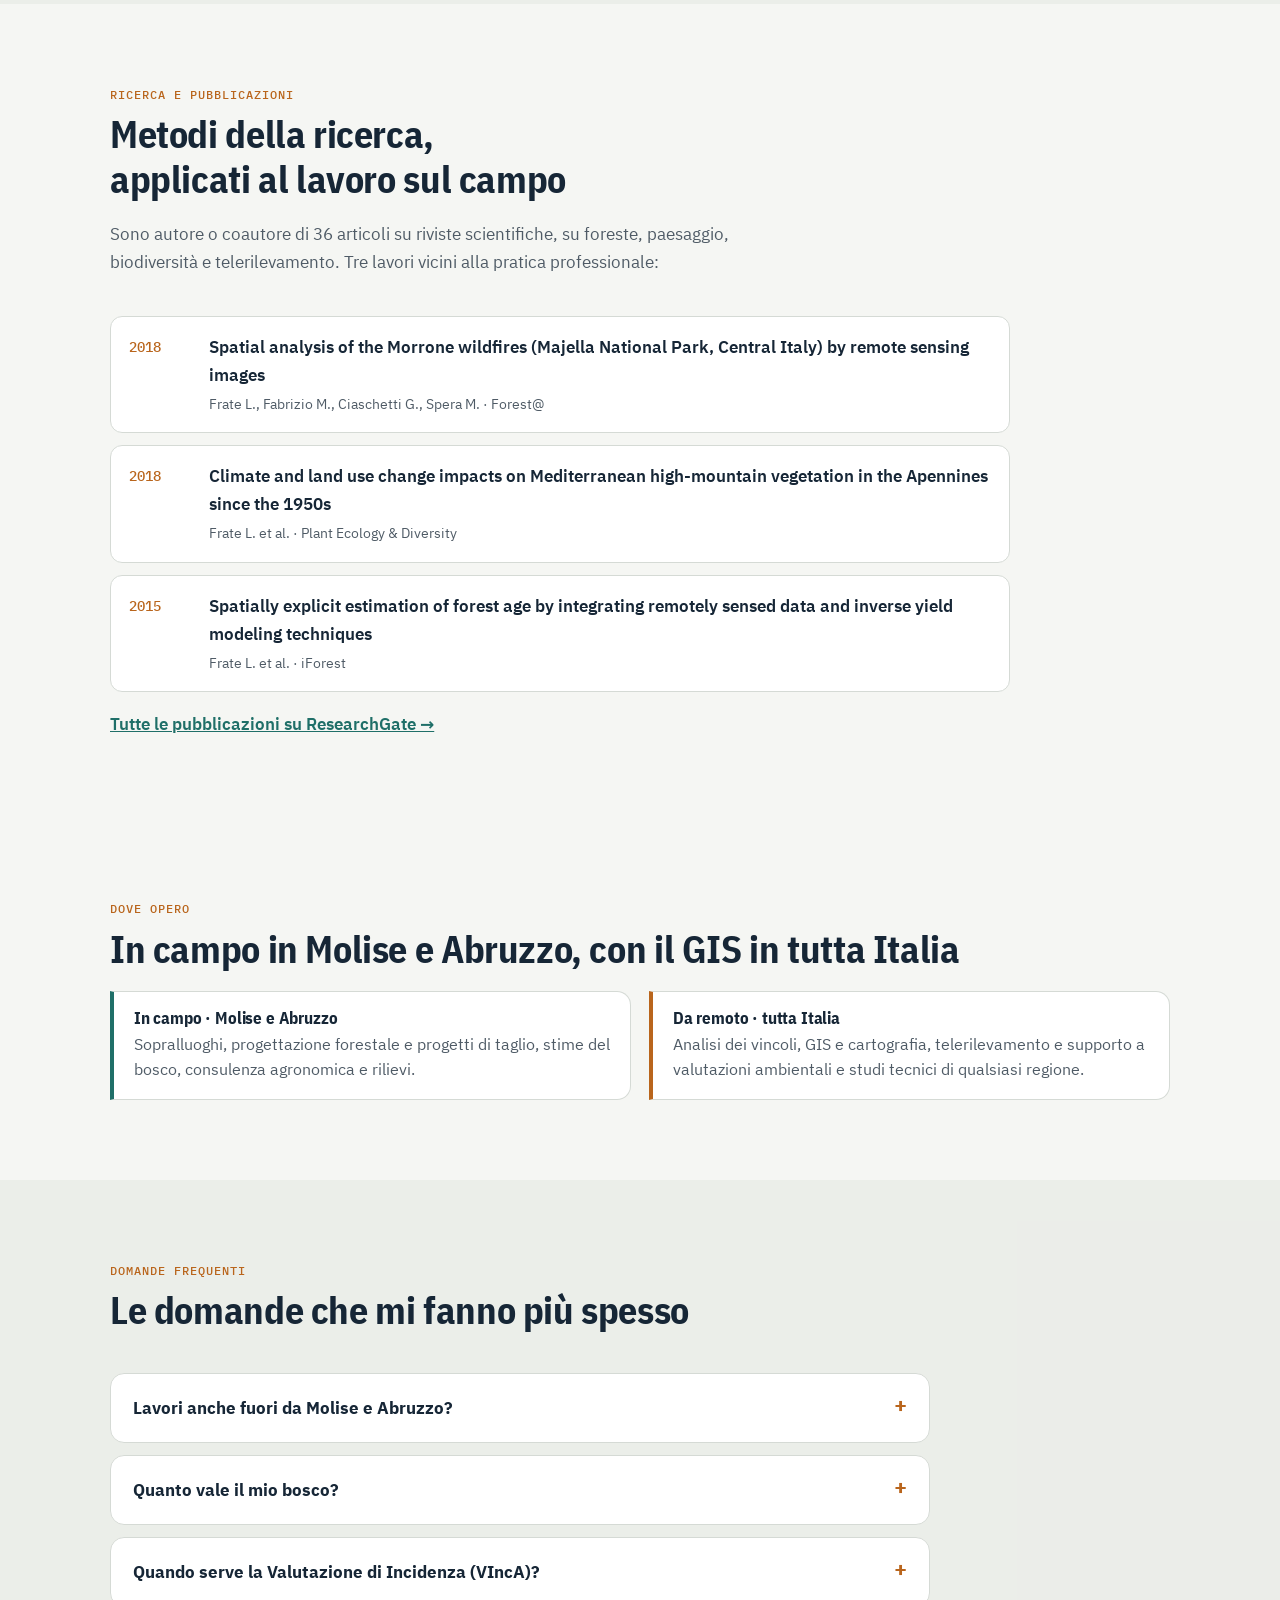
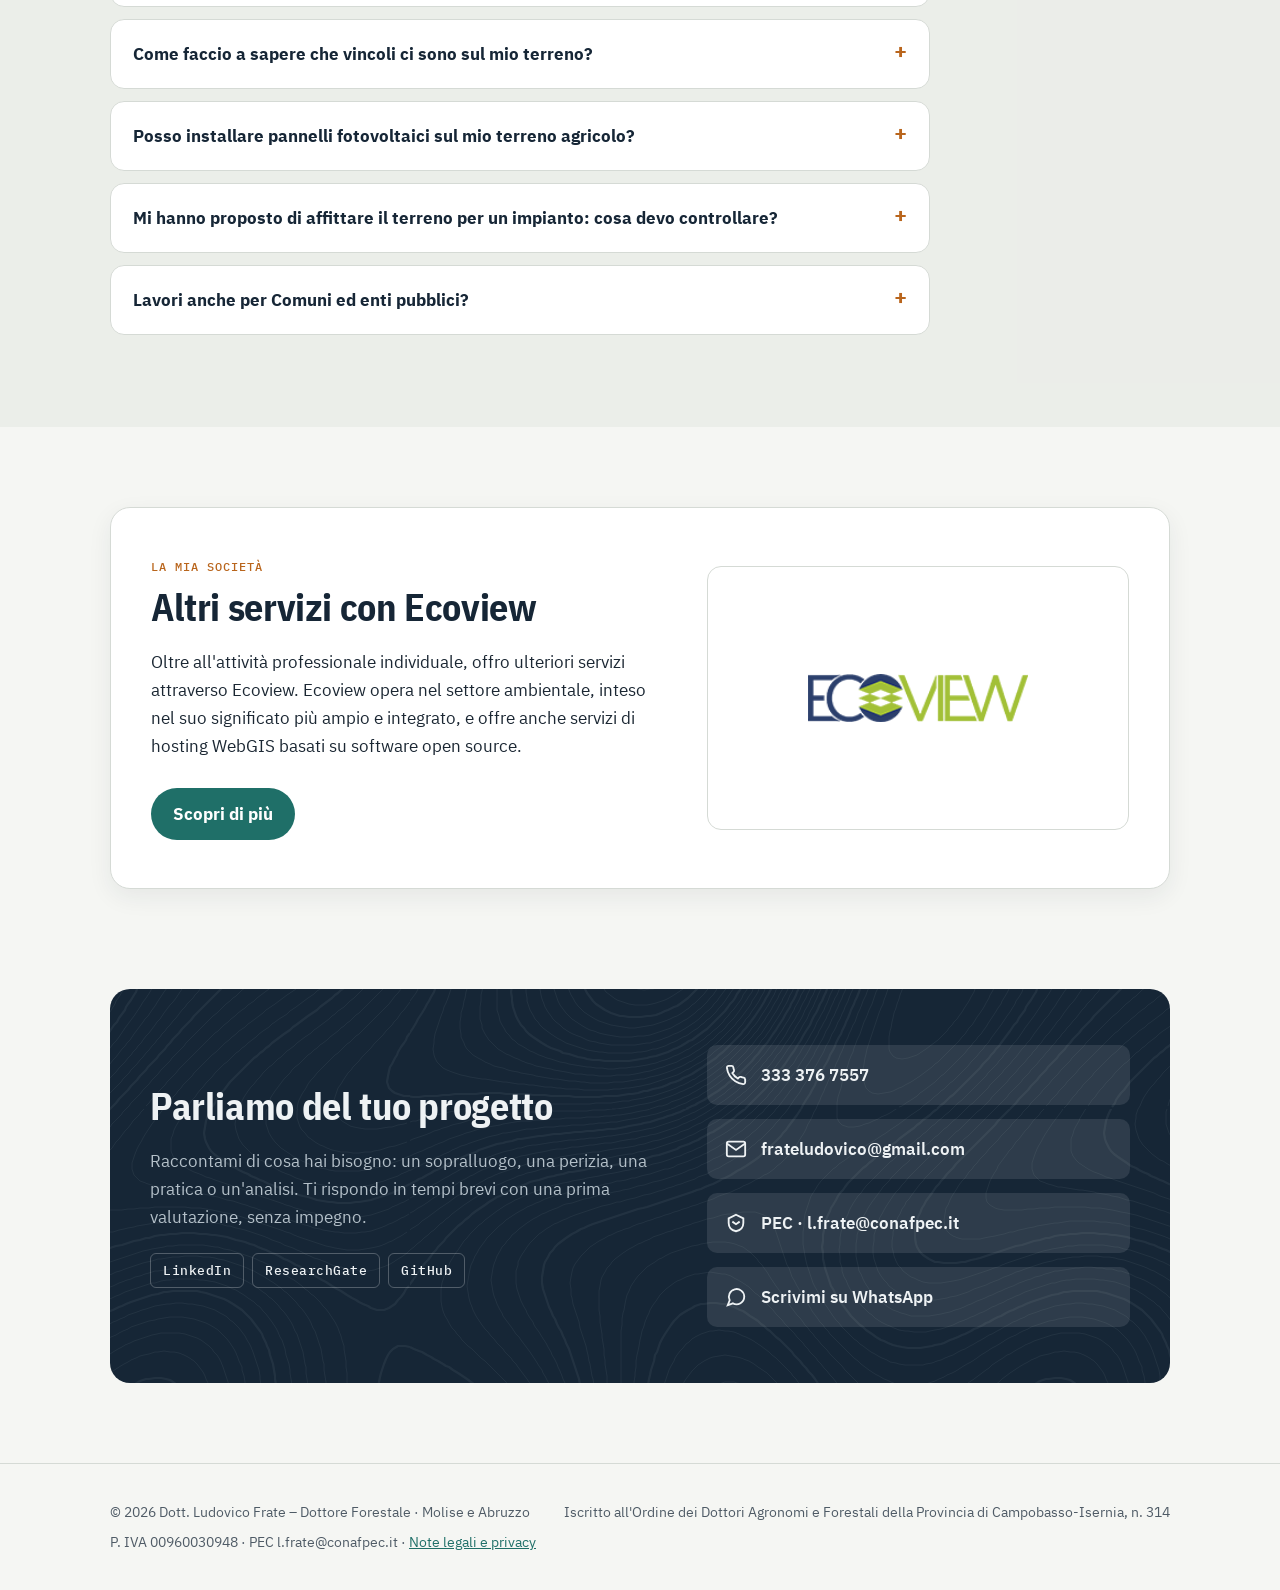
==== commit 18f4dc80: "Approfondimenti su valutazioni ambientali e su GIS, WebGIS e telerilevamento al posto dell'analisi v" ====
--- a/index.html
+++ b/index.html
@@ -225,7 +225,7 @@
         <article class="card">
           <div class="icon"><svg width="26" height="26" viewBox="0 0 24 24" fill="none" stroke="currentColor" stroke-width="2" stroke-linecap="round" stroke-linejoin="round"><path d="M12 3l8 4v5c0 5-3.5 8-8 9-4.5-1-8-4-8-9V7z"/><path d="M9 12l2 2 4-4"/></svg></div>
           <h3>Valutazioni ambientali: VIA, VAS e VIncA</h3>
-          <p>Studi di impatto ambientale e verifiche di assoggettabilità a VIA, Valutazione Ambientale Strategica di piani e programmi, screening e studi di incidenza per i siti Natura 2000, relazioni paesaggistiche.</p>
+          <p>Studi di impatto ambientale e verifiche di assoggettabilità a VIA, Valutazione Ambientale Strategica di piani e programmi, screening e studi di incidenza per i siti Natura 2000, relazioni paesaggistiche. <a href="#valutazioni">Scopri di più</a></p>
         </article>
         <article class="card">
           <div class="icon"><svg width="26" height="26" viewBox="0 0 24 24" fill="none" stroke="currentColor" stroke-width="2" stroke-linecap="round" stroke-linejoin="round"><path d="M14 4l6 6-9 9H5v-6z"/><path d="M12 6l6 6"/></svg></div>
@@ -240,12 +240,12 @@
         <article class="card">
           <div class="icon"><svg width="26" height="26" viewBox="0 0 24 24" fill="none" stroke="currentColor" stroke-width="2" stroke-linecap="round" stroke-linejoin="round"><path d="M3 6l6-3 6 3 6-3v15l-6 3-6-3-6 3z"/><circle cx="14" cy="11" r="3"/><path d="M16.2 13.2L19 16"/></svg></div>
           <h3>Analisi dei vincoli</h3>
-          <p>Verifica GIS di tutti i vincoli su una particella: paesaggistici, idrogeologici, Natura 2000, aree a rischio e aree idonee. <a href="#vincoli">Scopri di più</a></p>
+          <p>Verifica GIS di tutti i vincoli su una particella: paesaggistici, idrogeologici, Natura 2000, aree a rischio e aree idonee.</p>
         </article>
         <article class="card">
           <div class="icon"><svg width="26" height="26" viewBox="0 0 24 24" fill="none" stroke="currentColor" stroke-width="2" stroke-linecap="round" stroke-linejoin="round"><path d="M3 6l6-3 6 3 6-3v15l-6 3-6-3-6 3z"/><path d="M9 3v15M15 6v15"/></svg></div>
           <h3>GIS e cartografia</h3>
-          <p>Cartografie tematiche, analisi spaziali, banche dati territoriali, inquadramenti territoriali e verifica delle aree idonee per progetti e pratiche autorizzative.</p>
+          <p>Cartografie tematiche, analisi spaziali, banche dati territoriali, inquadramenti territoriali e verifica delle aree idonee per progetti e pratiche autorizzative. <a href="#gis">Scopri di più</a></p>
         </article>
         <article class="card">
           <div class="icon"><svg width="26" height="26" viewBox="0 0 24 24" fill="none" stroke="currentColor" stroke-width="2" stroke-linecap="round" stroke-linejoin="round"><ellipse cx="12" cy="5" rx="8" ry="3"/><path d="M4 5v6c0 1.7 3.6 3 8 3s8-1.3 8-3V5"/><path d="M4 11v6c0 1.7 3.6 3 8 3s8-1.3 8-3v-6"/></svg></div>
@@ -271,43 +271,87 @@
     </div>
   </section>
 
-  <!-- ANALISI VINCOLI -->
-  <section id="vincoli" class="agv">
-    <div class="wrap">
-      <div class="section-head">
-        <span class="kicker">Approfondimento · Analisi dei vincoli</span>
-        <h2>Analisi vincoli territoriali e ambientali, in tutta Italia</h2>
-        <p>Prima di comprare un terreno, progettare un intervento o investire in un impianto, devi sapere cosa puoi fare su quel fondo. Incrocio con strumenti GIS tutti i vincoli che gravano su una particella e ti consegno un quadro chiaro, con cartografie e una relazione tecnica. Il servizio è disponibile da remoto in tutta Italia: bastano i dati catastali.</p>
+  <!-- VALUTAZIONI AMBIENTALI -->
+  <section id="valutazioni" class="agv">
+    <div class="wrap">
+      <div class="section-head">
+        <span class="kicker">Approfondimento · Valutazioni ambientali e Natura 2000</span>
+        <h2>Studi di incidenza e valutazioni ambientali, dal bosco agli impianti</h2>
+        <p>Le valutazioni ambientali sono la parte più ampia del mio lavoro: oltre 30 studi tra VIncA, VIA e relazioni paesaggistiche, in gran parte dentro ZSC e ZPS della Rete Natura 2000 in Molise e Abruzzo.</p>
       </div>
       <ul class="agv-list">
-        <li><strong>Vincoli paesaggistici</strong><span>Beni tutelati dal Codice dei beni culturali e del paesaggio, compresi boschi, corsi d'acqua e aree di interesse paesaggistico.</span></li>
-        <li><strong>Vincolo idrogeologico e rischio</strong><span>Vincolo idrogeologico, aree a pericolosità di frana e alluvione dei piani di assetto idrogeologico.</span></li>
-        <li><strong>Natura 2000 e aree protette</strong><span>ZSC, ZPS, parchi e riserve, con indicazione dei casi in cui serve la Valutazione di Incidenza.</span></li>
-        <li><strong>Aree boscate e percorse dal fuoco</strong><span>Verifica della presenza di bosco e dei vincoli sulle aree percorse da incendi.</span></li>
-        <li><strong>Colture di pregio e uso del suolo</strong><span>Rilievo delle colture presenti e dell'uso reale del suolo, anche da immagini satellitari e foto aeree.</span></li>
-        <li><strong>Aree idonee per impianti da fonti rinnovabili</strong><span>Verifica dell'idoneità di un sito per impianti fotovoltaici, agrivoltaici o eolici secondo la normativa regionale.</span></li>
+        <li><strong>Screening e studi di incidenza (VIncA)</strong><span>Per progetti, piani e attività nei siti Natura 2000: utilizzazioni boschive, piani di gestione forestale, pascoli comunali, opere pubbliche.</span></li>
+        <li><strong>VIA, verifiche di assoggettabilità e VAS</strong><span>Studi di impatto ambientale, studi preliminari ambientali e piani di monitoraggio.</span></li>
+        <li><strong>Relazioni paesaggistiche e verifiche di ammissibilità</strong><span>Relazioni paesaggistiche e verifiche di ammissibilità naturalistica e percettiva previste dai piani paesistici del Molise.</span></li>
+        <li><strong>Habitat, flora e vegetazione</strong><span>Rilievi in campo e cartografia degli habitat di interesse comunitario a supporto degli studi.</span></li>
+        <li><strong>Impianti da fonti rinnovabili</strong><span>Studi di incidenza e di impatto per impianti idroelettrici, eolici, fotovoltaici e agrivoltaici.</span></li>
+        <li><strong>Difesa del suolo e opere pubbliche</strong><span>Studi per interventi di messa in sicurezza, consolidamento e difesa idrogeologica in aree tutelate.</span></li>
       </ul>
       <div class="agv-split">
         <div class="agv-box dev">
           <h3>Cosa ricevi</h3>
           <ul>
-            <li>Cartografie GIS dei vincoli sulle particelle catastali</li>
-            <li>Relazione tecnica con i vincoli e le autorizzazioni necessarie</li>
-            <li>Una prima valutazione di fattibilità dell'intervento</li>
-          </ul>
-          <a class="btn btn-primary" href="#contatti">Richiedi un'analisi vincoli</a>
+            <li>Uno studio conforme alle linee guida nazionali e regionali</li>
+            <li>Cartografie GIS di habitat, specie e interferenze del progetto</li>
+            <li>Misure di mitigazione concrete e verificabili</li>
+            <li>Supporto nel dialogo con l'ente che rilascia il parere</li>
+          </ul>
+          <a class="btn btn-primary" href="#contatti">Richiedi uno studio</a>
         </div>
         <div class="agv-box own">
-          <h3>Quando ti serve</h3>
+          <h3>Alcuni lavori</h3>
           <ul>
-            <li>Prima di comprare, vendere o affittare un terreno o un bosco</li>
-            <li>Se ti propongono un impianto fotovoltaico o agrivoltaico sul tuo fondo</li>
-            <li>Per progetti di taglio, costruzioni, trasformazioni del suolo</li>
-            <li>Per sviluppatori ed enti che devono valutare più siti</li>
-          </ul>
-          <a class="btn btn-primary" href="#contatti">Parliamone</a>
-        </div>
-      </div>
+            <li>Screening di incidenza per i pascoli comunali di Scapoli e Rocchetta a Volturno, nelle Mainarde e nel Parco Nazionale d'Abruzzo, Lazio e Molise</li>
+            <li>Studio di incidenza per un intervento di difesa idrogeologica della Provincia dell'Aquila, in raggruppamento</li>
+            <li>Studi di incidenza per piani di gestione forestale comunali in Alto Molise</li>
+            <li>Studi di incidenza per impianti idroelettrici lungo il Verrino e il Trigno</li>
+          </ul>
+          <a class="btn btn-primary" href="#contatti">Parliamo del tuo progetto</a>
+        </div>
+      </div>
+    </div>
+  </section>
+
+  <!-- GIS -->
+  <section id="gis">
+    <div class="wrap">
+      <div class="section-head">
+        <span class="kicker">Approfondimento · GIS, WebGIS e telerilevamento</span>
+        <h2>Il territorio, misurato e messo in mappa</h2>
+        <p>Il GIS è il filo che lega tutto il mio lavoro, dal dottorato sulle dinamiche del paesaggio ai progetti per Parchi, Soprintendenza e Comuni. Lavoro con software open source e contribuisco al loro sviluppo.</p>
+      </div>
+      <div class="gisgrid">
+        <article class="giscol">
+          <h3>Banche dati e cartografia</h3>
+          <p>Banche dati PostgreSQL/PostGIS, georeferenziazione e digitalizzazione di cartografie, carte di habitat e di uso del suolo, analisi su modelli digitali del terreno.</p>
+          <ul>
+            <li>Database PostGIS per la gestione dei danni da fauna selvatica<span>Parco Nazionale della Maiella</span></li>
+            <li>Georeferenziazione e vettorializzazione delle carte dei piani paesistici di area vasta<span>Soprintendenza del Molise</span></li>
+            <li>Verifica della montanità delle particelle catastali dal modello digitale del terreno<span>Comune di Bonefro</span></li>
+          </ul>
+        </article>
+        <article class="giscol">
+          <h3>WebGIS</h3>
+          <p>Portali per consultare e aggiornare i dati online con QGIS Server e Lizmap, anche in hosting con Ecoview, e dati armonizzati secondo la direttiva INSPIRE.</p>
+          <ul>
+            <li>Esperto GIS per l'intervento E-gov della Strategia Aree Interne Alto Medio Sannio<span>Comune di Agnone</span></li>
+            <li>Caricamento delle pratiche di taglio pregresse nel portale WebGIS forestale<span>Parco Nazionale della Maiella</span></li>
+            <li>Database e WebGIS per uno studio di road ecology in due aree protette<span>Albania</span></li>
+          </ul>
+        </article>
+        <article class="giscol">
+          <h3>Telerilevamento</h3>
+          <p>Immagini satellitari e da drone per mappare e monitorare boschi, incendi, uso del suolo e specie invasive, con fotointerpretazione e classificazione.</p>
+          <ul>
+            <li>Analisi degli incendi del Morrone da immagini satellitari<span>Parco Nazionale della Maiella</span></li>
+            <li>Mappatura da drone e satellite delle specie aliene invasive sulle coste<span>Università degli Studi del Molise</span></li>
+            <li>Aggiornamento dell'Inventario dell'Uso delle Terre d'Italia per fotointerpretazione<span>Progetto nazionale IUTI</span></li>
+          </ul>
+        </article>
+      </div>
+      <ul class="tools" aria-label="Strumenti">
+        <li>QGIS</li><li>GRASS GIS</li><li>PostgreSQL · PostGIS</li><li>QGIS Server</li><li>Lizmap</li><li>QField</li><li>GNSS</li><li>R</li><li>INSPIRE</li>
+      </ul>
     </div>
   </section>
 
--- a/style.css
+++ b/style.css
@@ -237,3 +237,18 @@
 .pubs li span:not(.pub-y){display:block;font-size:.88rem;color:var(--ink-soft);margin-top:4px}
 .pubs-more{margin:18px 0 0}
 .pubs-more a{font-weight:600}
+
+/* Approfondimento valutazioni: elenchi nei riquadri */
+.agv-box ul li{margin-bottom:6px}
+.agv-box.dev ul{color:var(--band-soft)}
+/* Approfondimento GIS */
+.gisgrid{display:grid;grid-template-columns:repeat(3,1fr);gap:22px}
+.giscol{background:var(--surface);border:1px solid var(--line);border-radius:var(--radius);padding:26px;box-shadow:var(--shadow);min-width:0}
+.giscol h3{font-size:1.3rem}
+.giscol>p{color:var(--ink-soft);margin:0 0 16px}
+.giscol ul{list-style:none;margin:0;padding:14px 0 0;border-top:1px solid var(--line);display:grid;gap:12px}
+.giscol li{font-size:.95rem;color:var(--ink);line-height:1.45}
+.giscol li span{display:block;font-family:var(--f-mono);font-size:.74rem;letter-spacing:.03em;color:var(--clay);margin-top:3px}
+.tools{list-style:none;margin:26px 0 0;padding:0;display:flex;flex-wrap:wrap;gap:8px}
+.tools li{font-family:var(--f-mono);font-size:.8rem;padding:5px 11px;border-radius:6px;background:var(--surface);border:1px solid var(--line);color:var(--forest)}
+@media (max-width:900px){.gisgrid{grid-template-columns:1fr}}
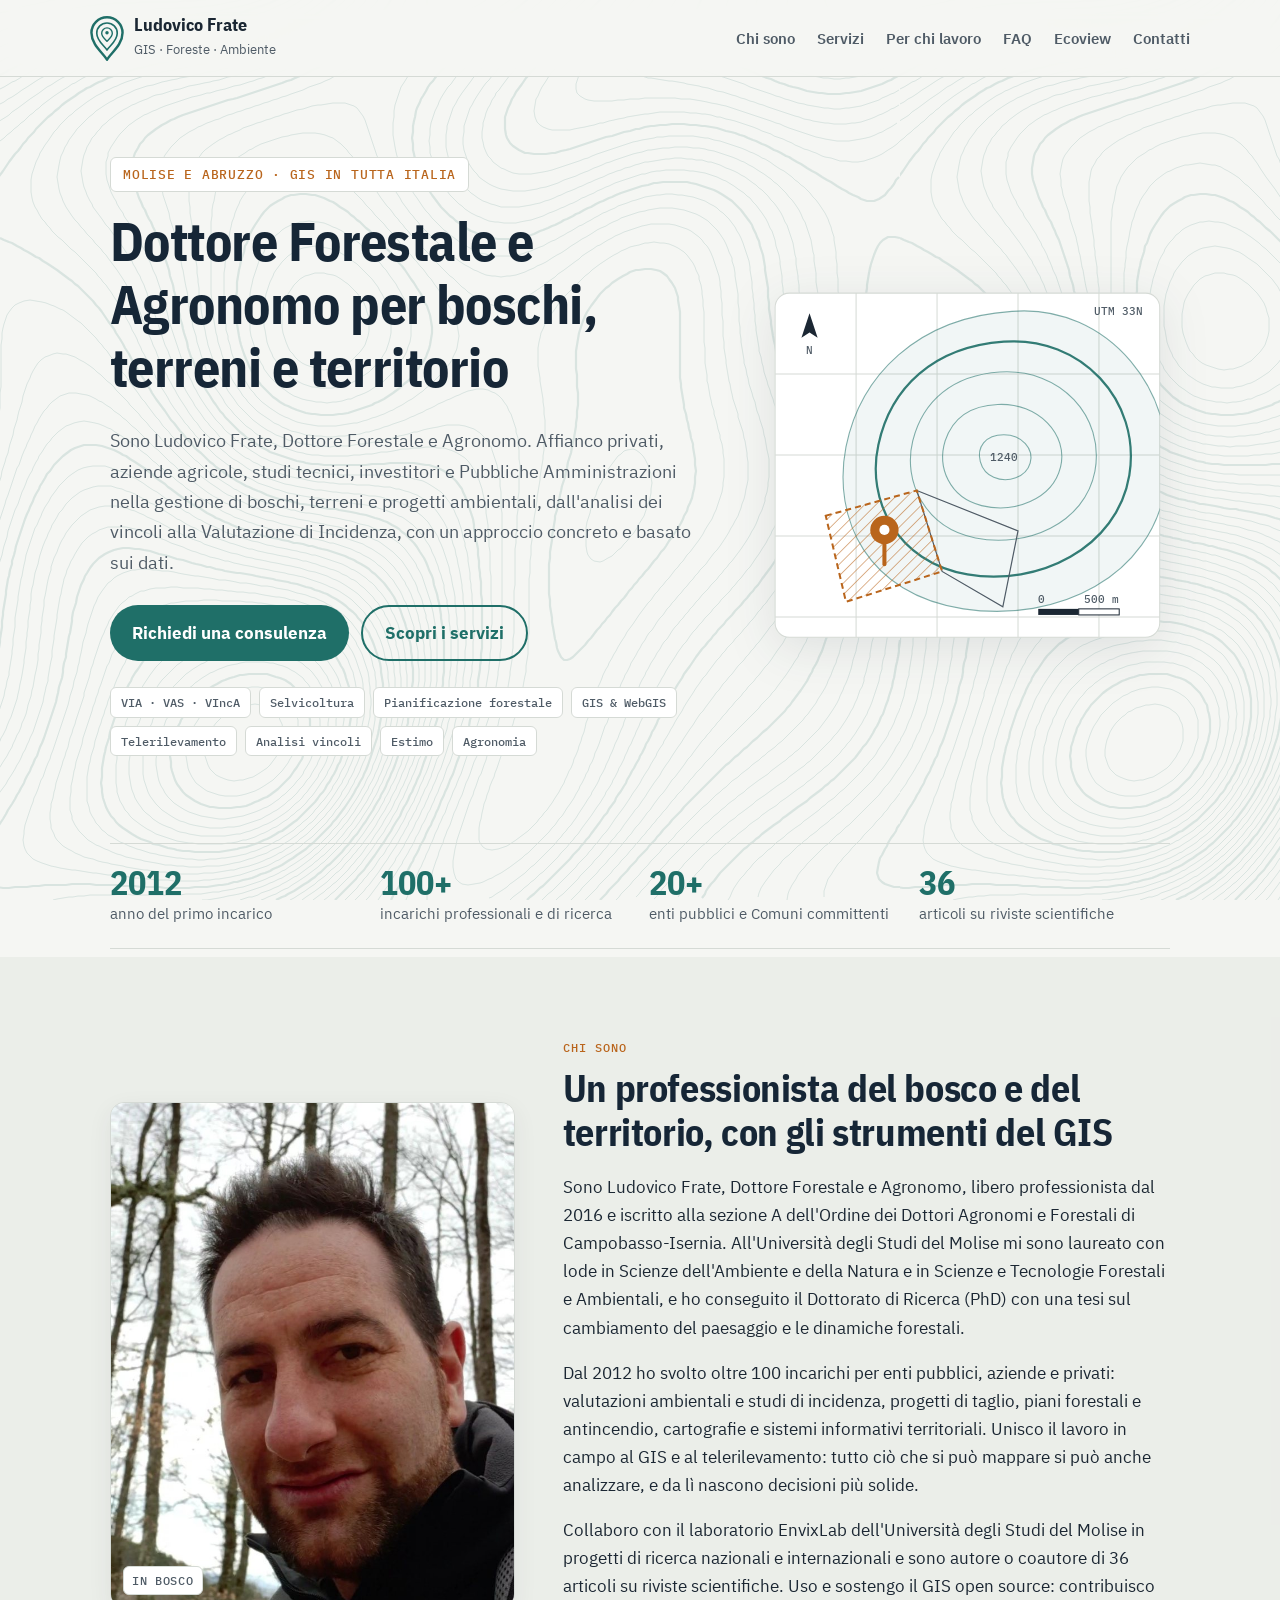
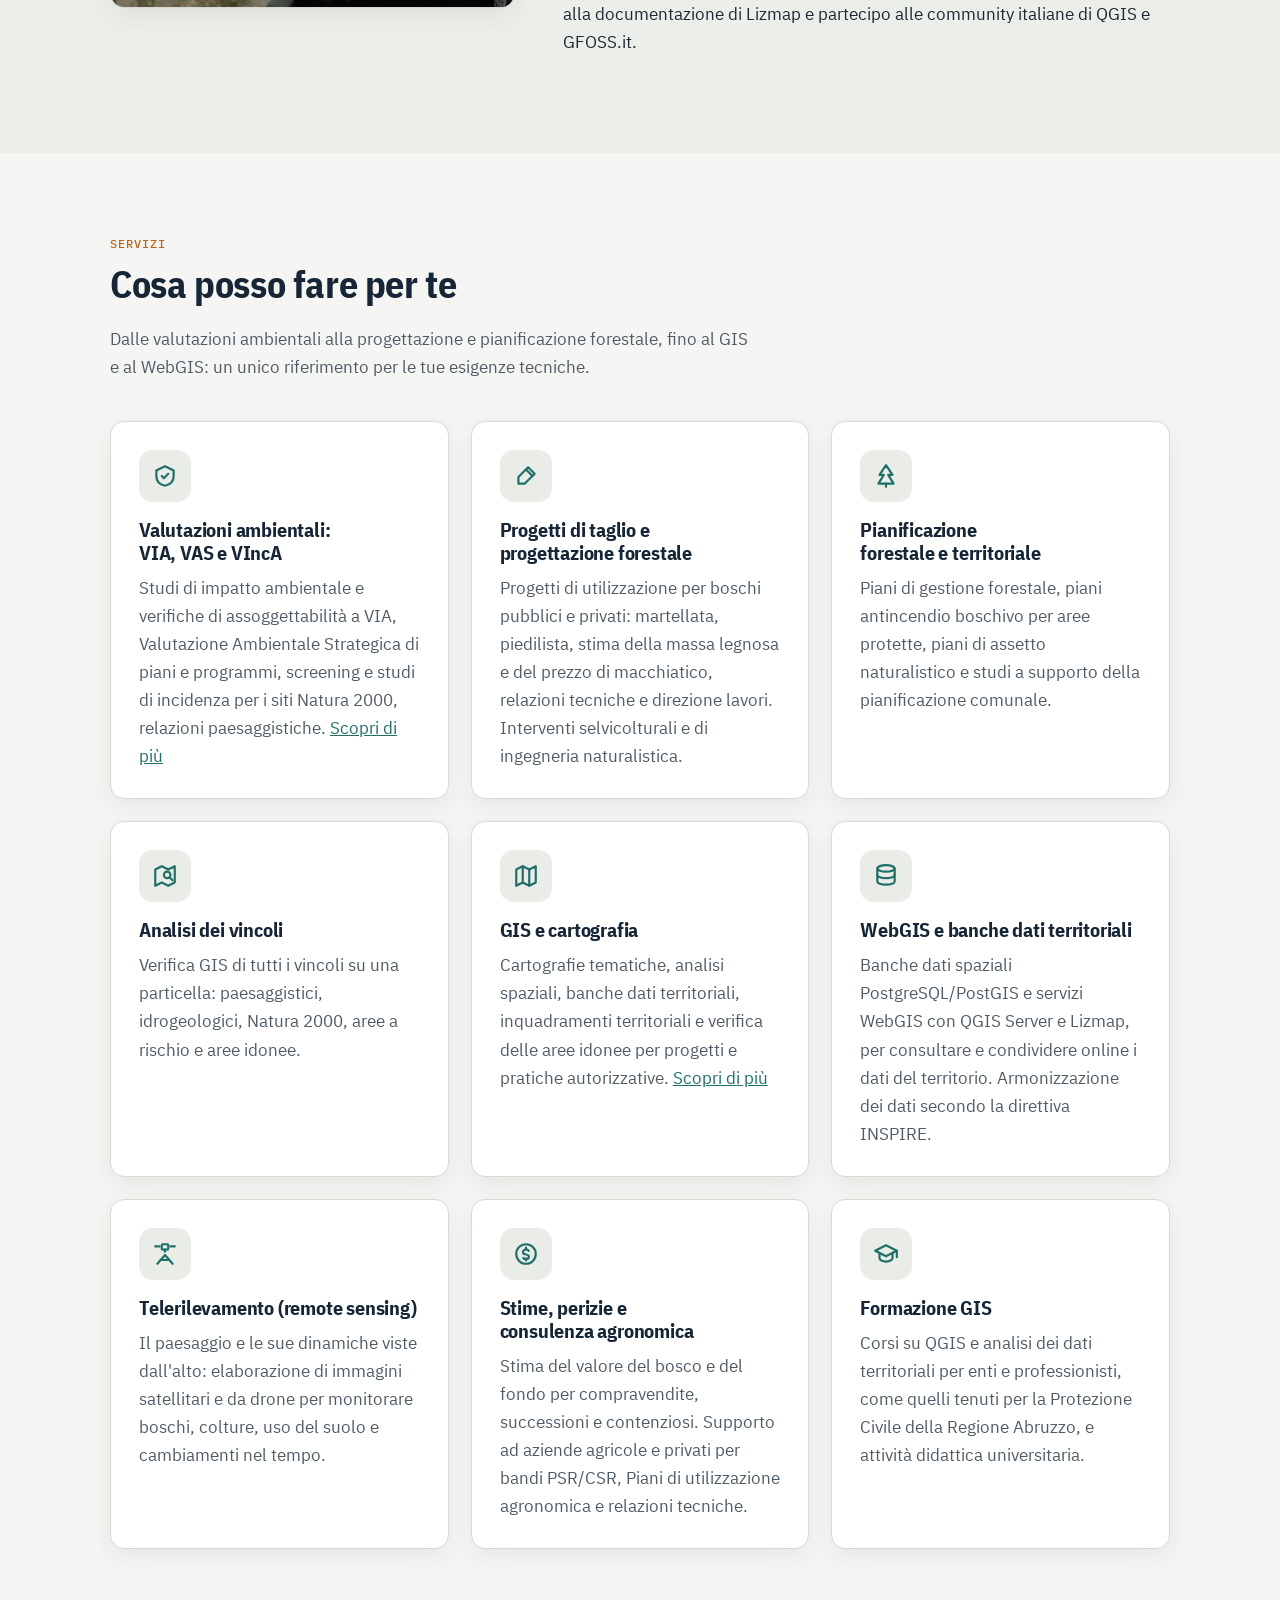
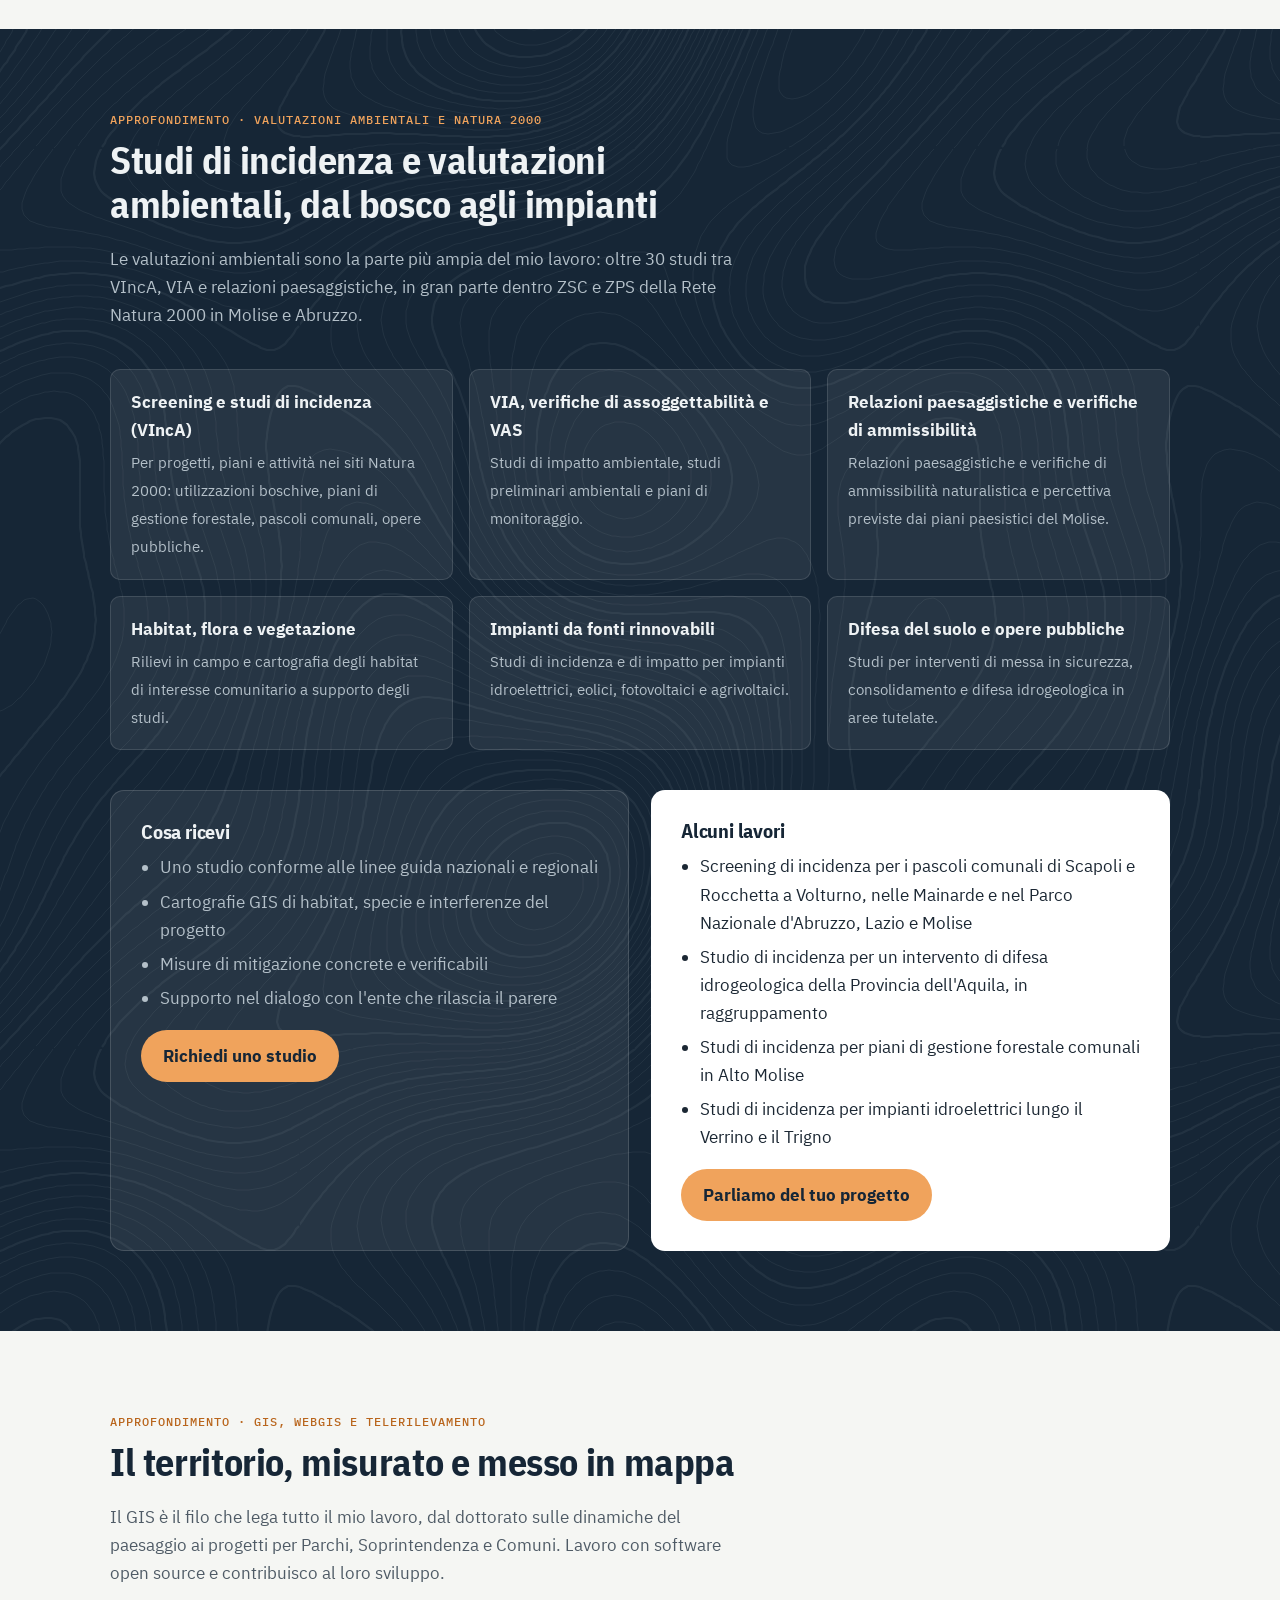
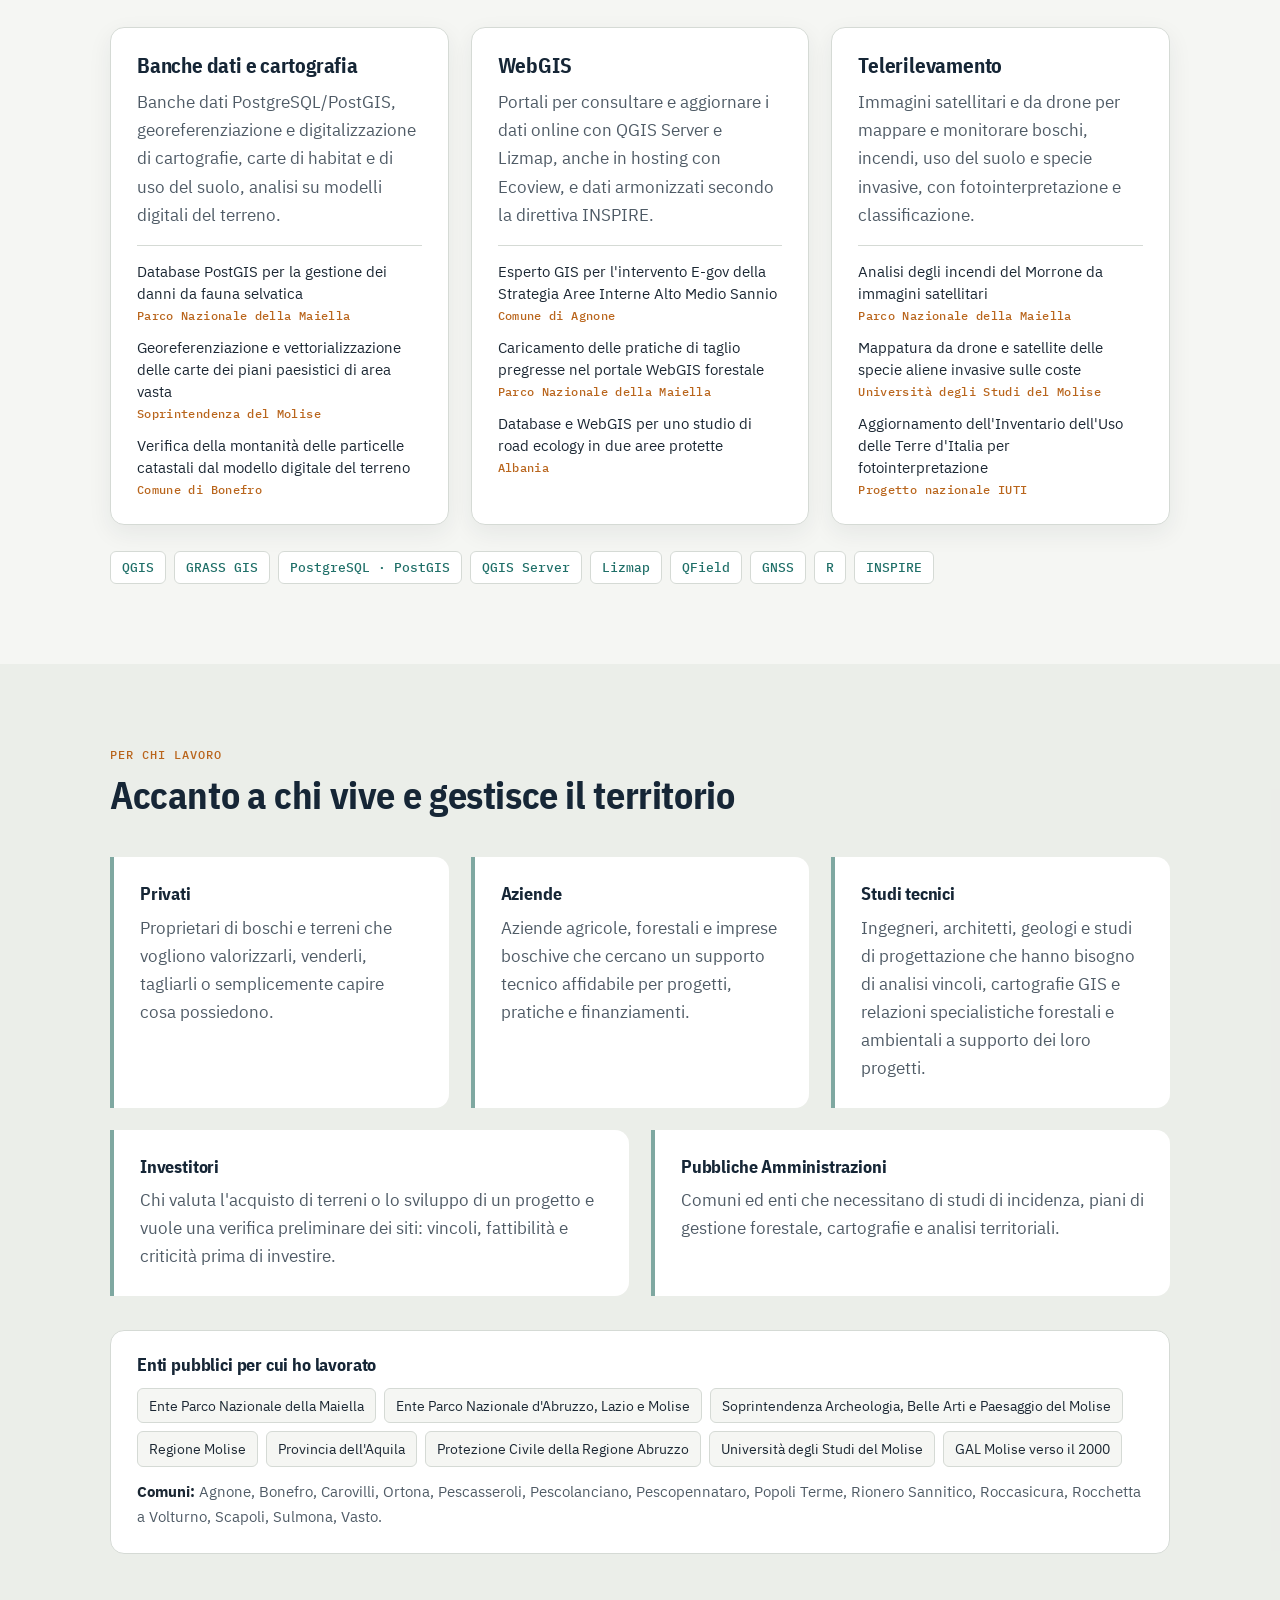
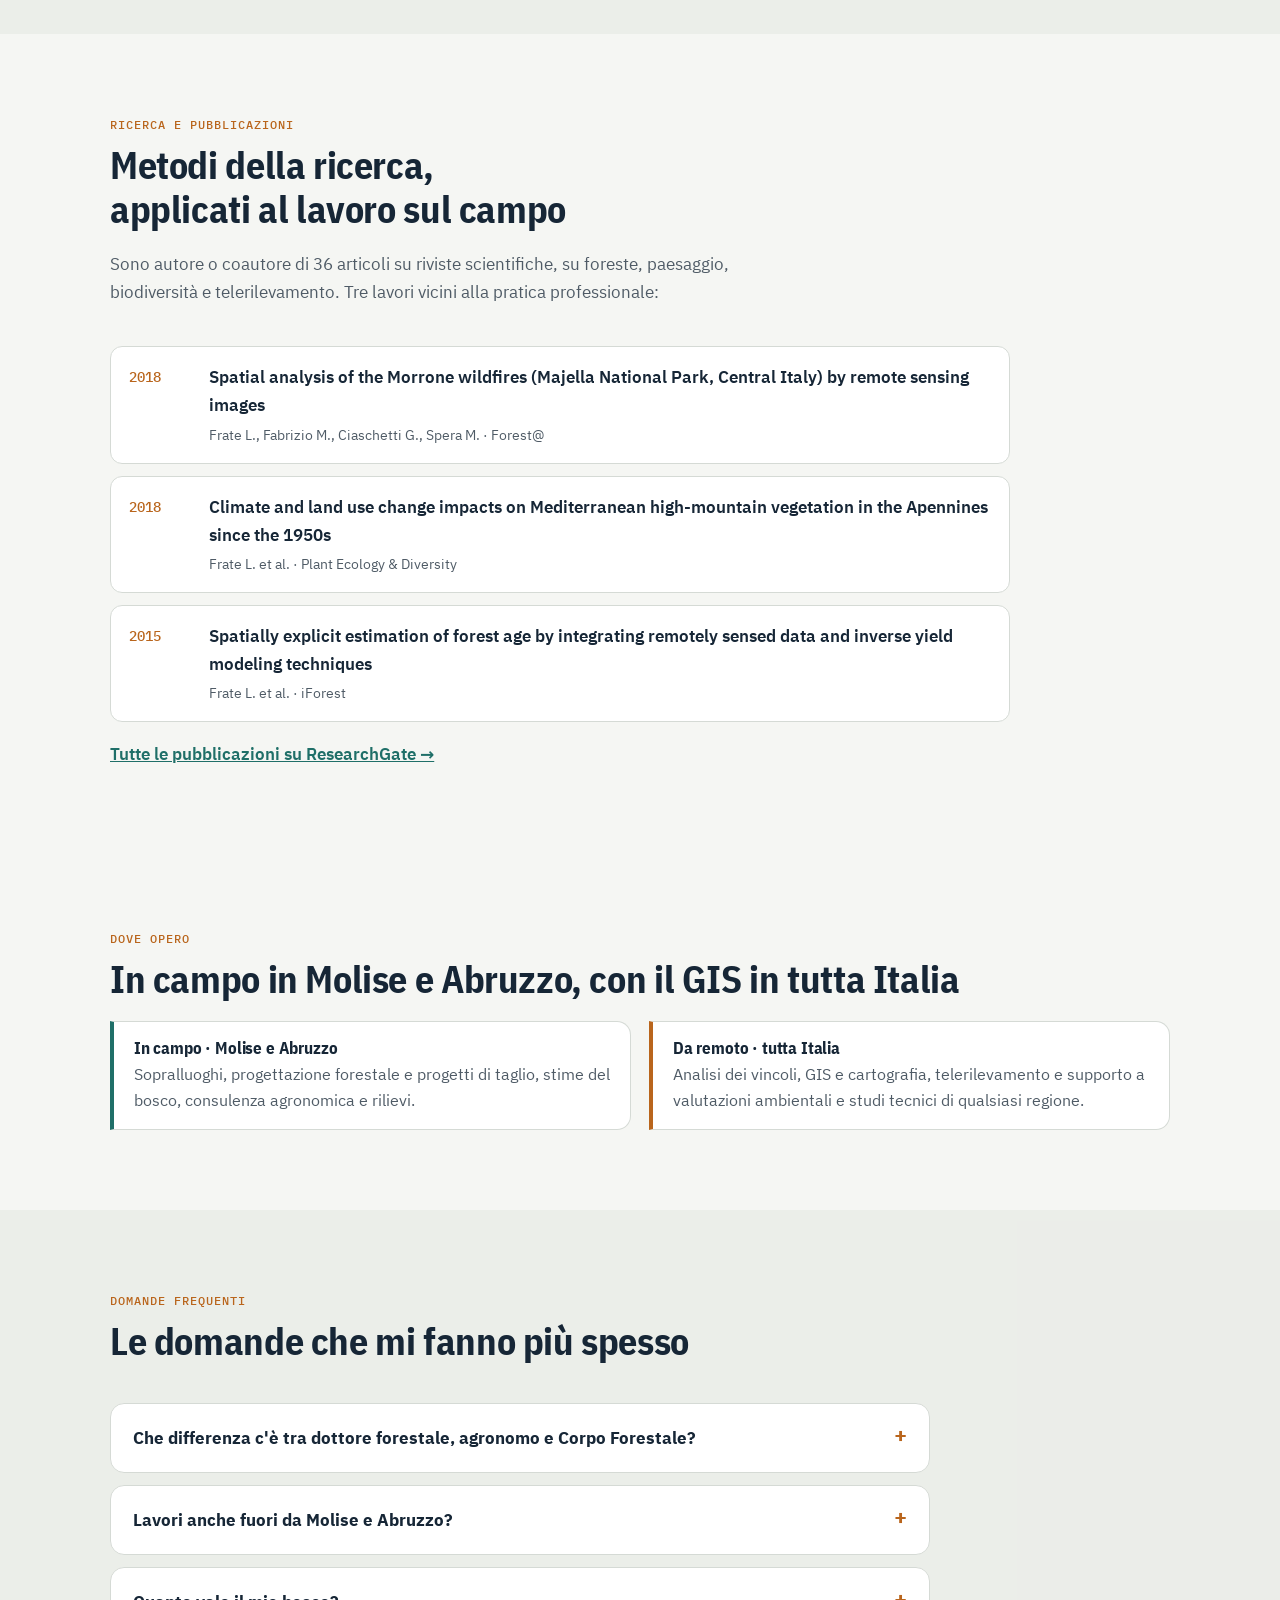
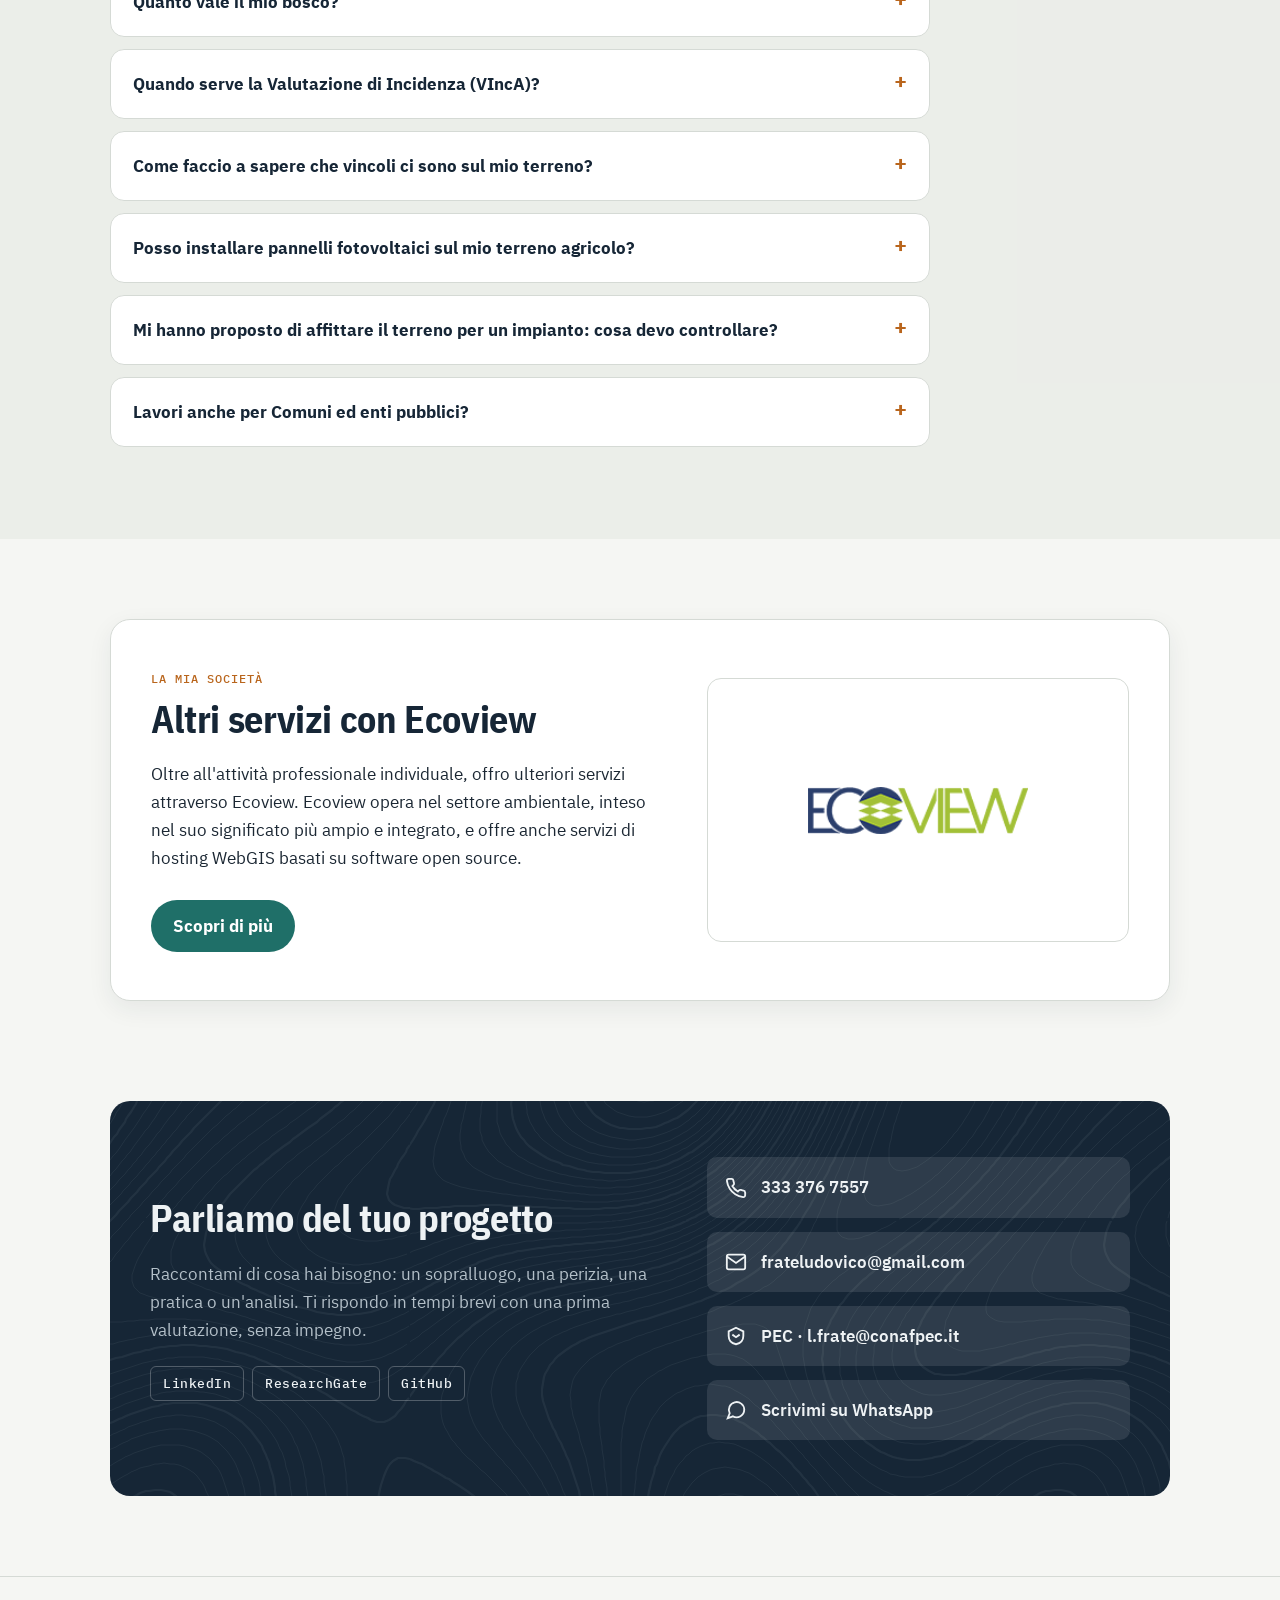
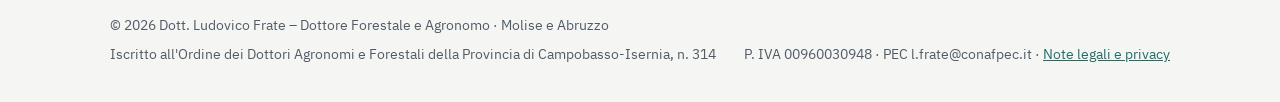
==== commit 1b9f3bf1: "Titolo Dottore Forestale e Agronomo su sito, note legali e logo; FAQ forestale/agronomo/Corpo Forest" ====
--- a/index.html
+++ b/index.html
@@ -3,13 +3,13 @@
 <head>
 <meta charset="utf-8">
 <meta name="viewport" content="width=device-width, initial-scale=1">
-<title>Ludovico Frate – Dottore Forestale | Valutazioni ambientali, progettazione forestale e GIS</title>
-<meta name="description" content="Dott. Ludovico Frate, Dottore Forestale e PhD. Valutazioni ambientali (VIA, VAS, VIncA), progetti di taglio e pianificazione forestale, analisi dei vincoli, GIS, WebGIS e telerilevamento, stime e consulenza agronomica per enti pubblici, aziende e privati in Molise e Abruzzo. Oltre 100 incarichi dal 2012.">
-<meta name="keywords" content="studio di incidenza, screening di incidenza, relazione paesaggistica, piano di gestione forestale, piano antincendio boschivo, piano AIB, corsi QGIS, formazione GIS, WebGIS, Lizmap, QGIS Server, PostGIS, banche dati territoriali, analisi vincoli terreno, analisi vincoli online, consulente GIS, analisi GIS Italia, telerilevamento, remote sensing, VIA, VAS, PSR, CSR, piano di utilizzazione agronomica, analisi vincolistica, vincoli terreno agricolo, vincolo paesaggistico, vincolo idrogeologico, verifica vincoli particella catastale, Natura 2000, aree idonee fotovoltaico, agrivoltaico Molise, agrivoltaico Abruzzo, dottore forestale Molise, dottore forestale Abruzzo, consulenza agronomica Molise, agronomia Abruzzo, valutazione di incidenza VIncA, stima valore bosco, progetto di taglio bosco, analisi GIS, GIS analyst, consulente forestale, perizia forestale">
+<title>Dottore Forestale e Agronomo in Molise e Abruzzo – Consulenza forestale, agronomica e GIS | Ludovico Frate</title>
+<meta name="description" content="Dott. Ludovico Frate, Dottore Forestale e Agronomo, PhD. Valutazioni ambientali (VIA, VAS, VIncA), progetti di taglio e pianificazione forestale, analisi dei vincoli, GIS, WebGIS e telerilevamento, stime e consulenza agronomica per enti pubblici, aziende e privati in Molise e Abruzzo. Oltre 100 incarichi dal 2012.">
+<meta name="keywords" content="agronomo Molise, agronomo Abruzzo, agronomo Isernia, agronomo Campobasso, agronomo L'Aquila, agronomo Chieti, agronomo Pescara, dottore agronomo, dottore forestale e agronomo, studio agronomo, studio di incidenza, screening di incidenza, relazione paesaggistica, piano di gestione forestale, piano antincendio boschivo, piano AIB, corsi QGIS, formazione GIS, WebGIS, Lizmap, QGIS Server, PostGIS, banche dati territoriali, analisi vincoli terreno, analisi vincoli online, consulente GIS, analisi GIS Italia, telerilevamento, remote sensing, VIA, VAS, PSR, CSR, piano di utilizzazione agronomica, analisi vincolistica, vincoli terreno agricolo, vincolo paesaggistico, vincolo idrogeologico, verifica vincoli particella catastale, Natura 2000, aree idonee fotovoltaico, agrivoltaico Molise, agrivoltaico Abruzzo, dottore forestale Molise, dottore forestale Abruzzo, consulenza agronomica Molise, agronomia Abruzzo, valutazione di incidenza VIncA, stima valore bosco, progetto di taglio bosco, analisi GIS, GIS analyst, consulente forestale, perizia forestale">
 <meta name="author" content="Ludovico Frate">
 <meta name="robots" content="index, follow">
 <meta property="og:type" content="website">
-<meta property="og:title" content="Ludovico Frate – Dottore Forestale, consulenza agronomica e GIS">
+<meta property="og:title" content="Ludovico Frate – Dottore Forestale e Agronomo in Molise e Abruzzo">
 <meta property="og:description" content="Consulenza agronomica e forestale, analisi vincoli, VIncA, stime boschive e analisi GIS in Molise e Abruzzo.">
 <meta property="og:locale" content="it_IT">
 <meta property="og:image" content="https://ludovico85.github.io/img/logo/anteprima-social.png">
@@ -27,12 +27,12 @@
   "logo": "https://ludovico85.github.io/img/logo/logo-colore.png",
   "image": "https://ludovico85.github.io/img/ludovico-frate.jpg",
   "url": "https://ludovico85.github.io/",
-  "name": "Dott. Ludovico Frate – Dottore Forestale",
+  "name": "Dott. Ludovico Frate – Dottore Forestale e Agronomo",
   "description": "Consulenza agronomica e forestale, Valutazione di Incidenza (VIncA), stima del valore del bosco, supporto ai progetti di taglio e analisi GIS.",
   "founder": {
     "@type": "Person",
     "name": "Ludovico Frate",
-    "jobTitle": "Dottore Forestale",
+    "jobTitle": "Dottore Forestale e Agronomo",
     "honorificSuffix": "PhD",
     "alumniOf": {"@type": "CollegeOrUniversity", "name": "Università degli Studi del Molise"},
     "memberOf": {"@type": "Organization", "name": "Ordine dei Dottori Agronomi e Forestali della Provincia di Campobasso-Isernia"},
@@ -55,6 +55,14 @@
  "@context": "https://schema.org",
  "@type": "FAQPage",
  "mainEntity": [
+  {
+   "@type": "Question",
+   "name": "Che differenza c'è tra dottore forestale, agronomo e Corpo Forestale?",
+   "acceptedAnswer": {
+    "@type": "Answer",
+    "text": "Il dottore forestale e il dottore agronomo sono liberi professionisti iscritti allo stesso albo, l'Ordine dei Dottori Agronomi e dei Dottori Forestali: l'iscrizione alla sezione A abilita a entrambe le attività, dalla consulenza agronomica e forestale ai progetti, alle perizie e alle valutazioni ambientali. Il Corpo Forestale dello Stato era invece un corpo di polizia, dal 2017 confluito nell'Arma dei Carabinieri: si occupa di vigilanza e controlli, non di consulenze ai privati."
+   }
+  },
   {
    "@type": "Question",
    "name": "Lavori anche fuori da Molise e Abruzzo?",
@@ -145,8 +153,8 @@
     <div class="wrap hero-grid">
       <div>
         <span class="eyebrow">Molise e Abruzzo · GIS in tutta Italia</span>
-        <h1>Foreste, ambiente e GIS: consulenza tecnica per il tuo territorio</h1>
-        <p class="lead">Sono Ludovico Frate, Dottore Forestale. Affianco privati, aziende agricole, studi tecnici, investitori e Pubbliche Amministrazioni nella gestione di boschi, terreni e progetti ambientali, dall'analisi dei vincoli alla Valutazione di Incidenza, con un approccio concreto e basato sui dati.</p>
+        <h1>Dottore Forestale e Agronomo per boschi, terreni e territorio</h1>
+        <p class="lead">Sono Ludovico Frate, Dottore Forestale e Agronomo. Affianco privati, aziende agricole, studi tecnici, investitori e Pubbliche Amministrazioni nella gestione di boschi, terreni e progetti ambientali, dall'analisi dei vincoli alla Valutazione di Incidenza, con un approccio concreto e basato sui dati.</p>
         <div class="hero-cta">
           <a class="btn btn-primary" href="#contatti">Richiedi una consulenza</a>
           <a class="btn btn-ghost" href="#servizi">Scopri i servizi</a>
@@ -206,7 +214,7 @@
       <div>
         <span class="kicker">Chi sono</span>
         <h2>Un professionista del bosco e del territorio, con gli strumenti del GIS</h2>
-        <p>Sono Ludovico Frate, Dottore Forestale, libero professionista dal 2016 e iscritto all'Ordine dei Dottori Agronomi e Forestali di Campobasso-Isernia. All'Università degli Studi del Molise mi sono laureato con lode in Scienze dell'Ambiente e della Natura e in Scienze e Tecnologie Forestali e Ambientali, e ho conseguito il Dottorato di Ricerca (PhD) con una tesi sul cambiamento del paesaggio e le dinamiche forestali.</p>
+        <p>Sono Ludovico Frate, Dottore Forestale e Agronomo, libero professionista dal 2016 e iscritto alla sezione A dell'Ordine dei Dottori Agronomi e Forestali di Campobasso-Isernia. All'Università degli Studi del Molise mi sono laureato con lode in Scienze dell'Ambiente e della Natura e in Scienze e Tecnologie Forestali e Ambientali, e ho conseguito il Dottorato di Ricerca (PhD) con una tesi sul cambiamento del paesaggio e le dinamiche forestali.</p>
         <p>Dal 2012 ho svolto oltre 100 incarichi per enti pubblici, aziende e privati: valutazioni ambientali e studi di incidenza, progetti di taglio, piani forestali e antincendio, cartografie e sistemi informativi territoriali. Unisco il lavoro in campo al GIS e al telerilevamento: tutto ciò che si può mappare si può anche analizzare, e da lì nascono decisioni più solide.</p>
         <p>Collaboro con il laboratorio EnvixLab dell'Università degli Studi del Molise in progetti di ricerca nazionali e internazionali e sono autore o coautore di 36 articoli su riviste scientifiche. Uso e sostengo il GIS open source: contribuisco alla documentazione di Lizmap e partecipo alle community italiane di QGIS e GFOSS.it.</p>
       </div>
@@ -424,6 +432,7 @@
         <h2>Le domande che mi fanno più spesso</h2>
       </div>
       <div class="faq">
+        <details><summary>Che differenza c'è tra dottore forestale, agronomo e Corpo Forestale?</summary><p>Il dottore forestale e il dottore agronomo sono liberi professionisti iscritti allo stesso albo, l'Ordine dei Dottori Agronomi e dei Dottori Forestali: l'iscrizione alla sezione A abilita a entrambe le attività, dalla consulenza agronomica e forestale ai progetti, alle perizie e alle valutazioni ambientali. Il Corpo Forestale dello Stato era invece un corpo di polizia, dal 2017 confluito nell'Arma dei Carabinieri: si occupa di vigilanza e controlli, non di consulenze ai privati.</p></details>
         <details><summary>Lavori anche fuori da Molise e Abruzzo?</summary><p>Sì. Le attività in campo, come sopralluoghi, progetti di taglio, stime e consulenza agronomica, le svolgo in Molise e Abruzzo. Analisi dei vincoli, elaborazioni GIS, cartografie e telerilevamento si fanno invece da remoto: posso lavorare su terreni e progetti in qualsiasi regione d'Italia, partendo dai dati catastali o dai file del progetto.</p></details>
         <details><summary>Quanto vale il mio bosco?</summary><p>Il valore dipende dalla specie, dall'età, dalla quantità di legname, dall'accessibilità e dal valore del terreno. Con una stima forestale si determina il valore del soprassuolo e del fondo, utile per compravendite, successioni, divisioni o per valutare un taglio.</p></details>
         <details><summary>Quando serve la Valutazione di Incidenza (VIncA)?</summary><p>Serve per piani, progetti e interventi che possono avere effetti su un sito della Rete Natura 2000 (ZSC o ZPS), anche se si trovano all'esterno del sito. Riguarda ad esempio tagli boschivi, impianti energetici, opere e trasformazioni del suolo. Si parte con uno screening che stabilisce se serve una valutazione più approfondita.</p></details>
@@ -479,7 +488,7 @@
 
 <footer>
   <div class="wrap">
-    <span>© <span id="y">2026</span> Dott. Ludovico Frate – Dottore Forestale · Molise e Abruzzo</span>
+    <span>© <span id="y">2026</span> Dott. Ludovico Frate – Dottore Forestale e Agronomo · Molise e Abruzzo</span>
     <span>Iscritto all'Ordine dei Dottori Agronomi e Forestali della Provincia di Campobasso-Isernia, n. 314</span>
     <span>P. IVA 00960030948 · PEC l.frate@conafpec.it · <a href="note-legali.html">Note legali e privacy</a></span>
   </div>
